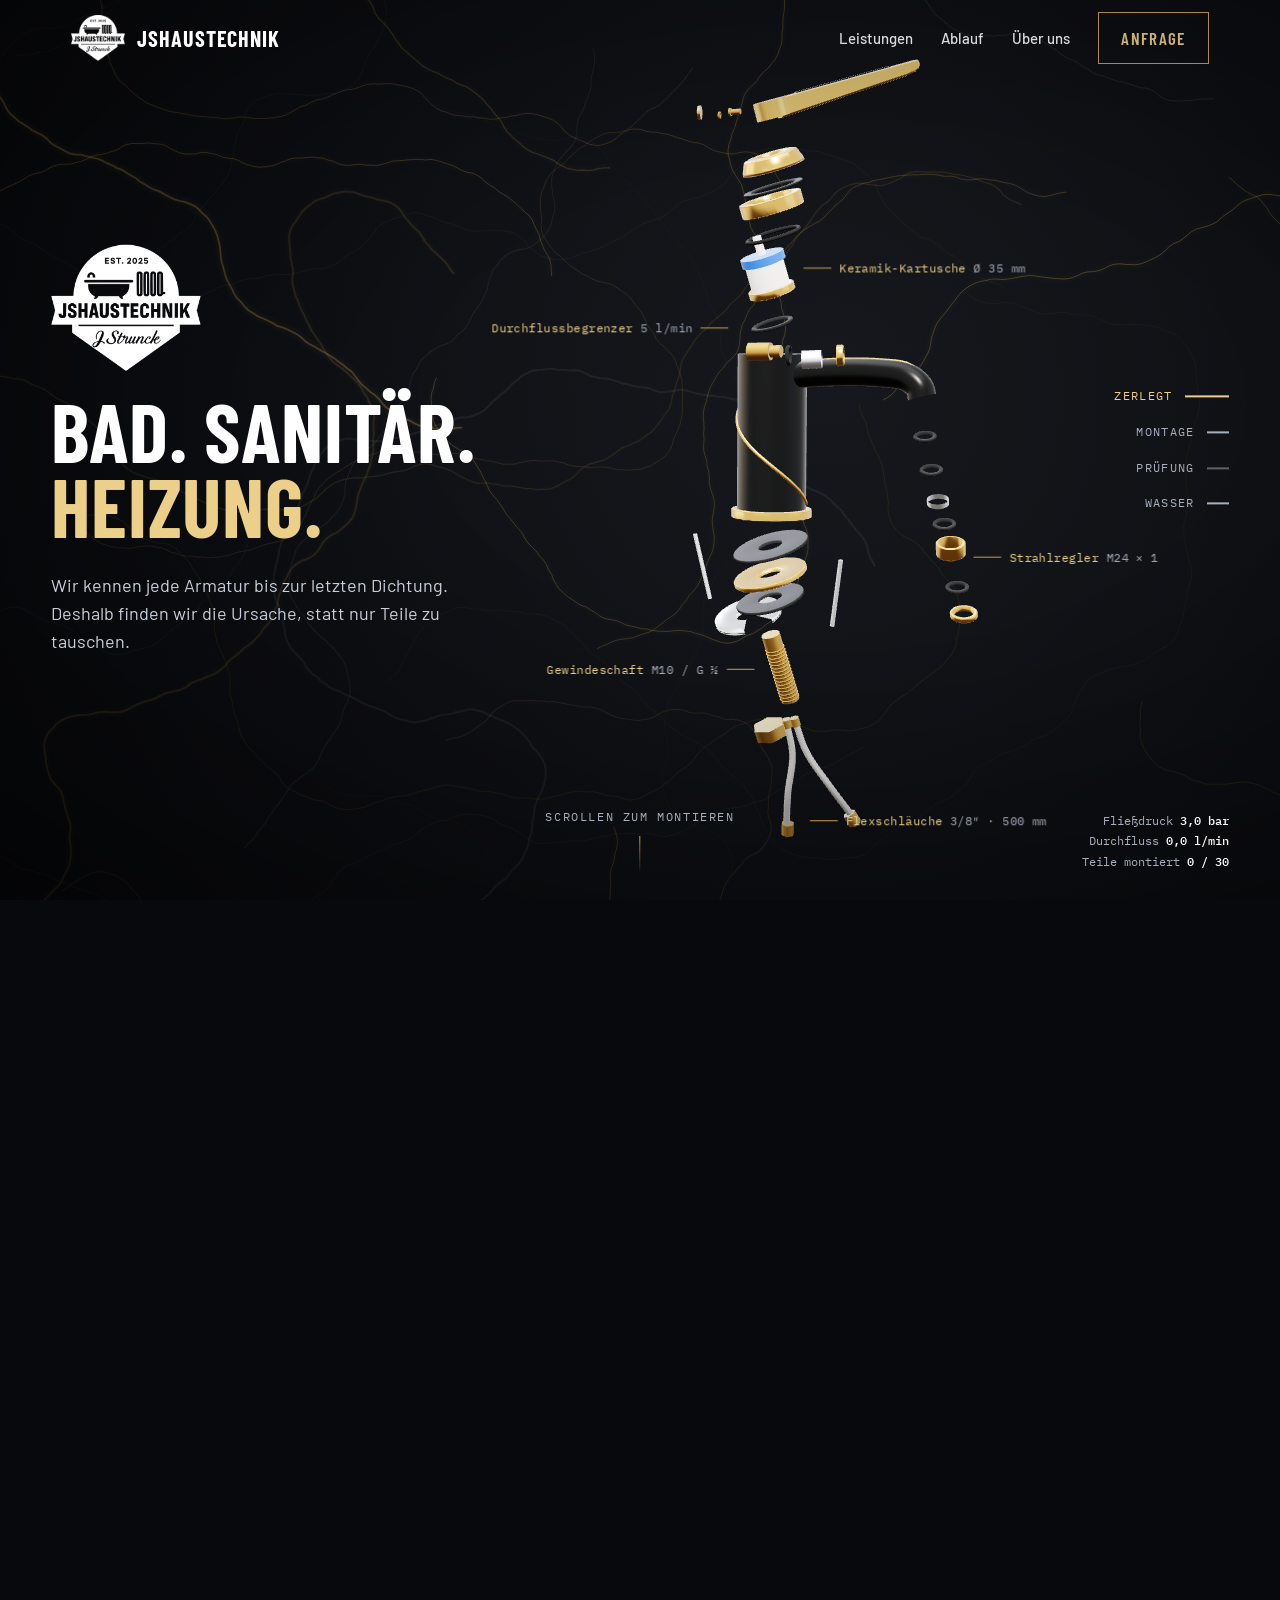
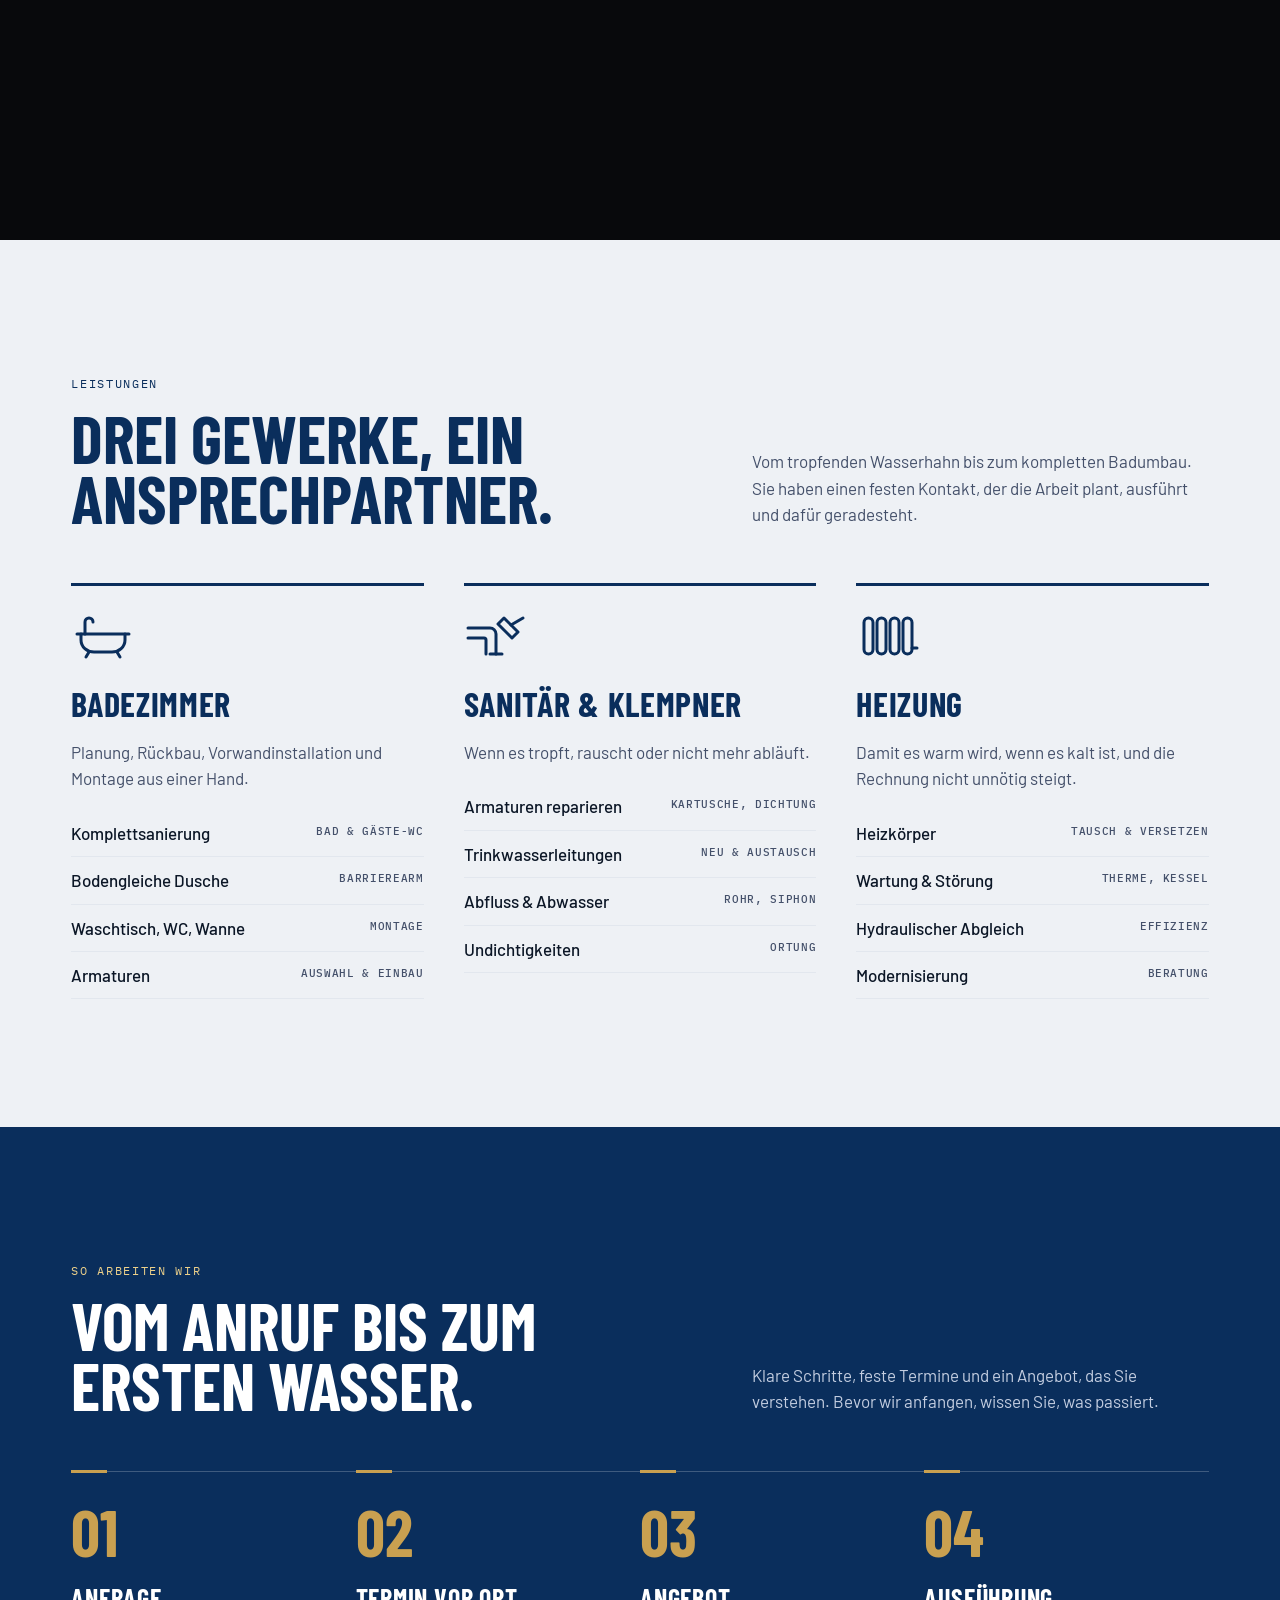
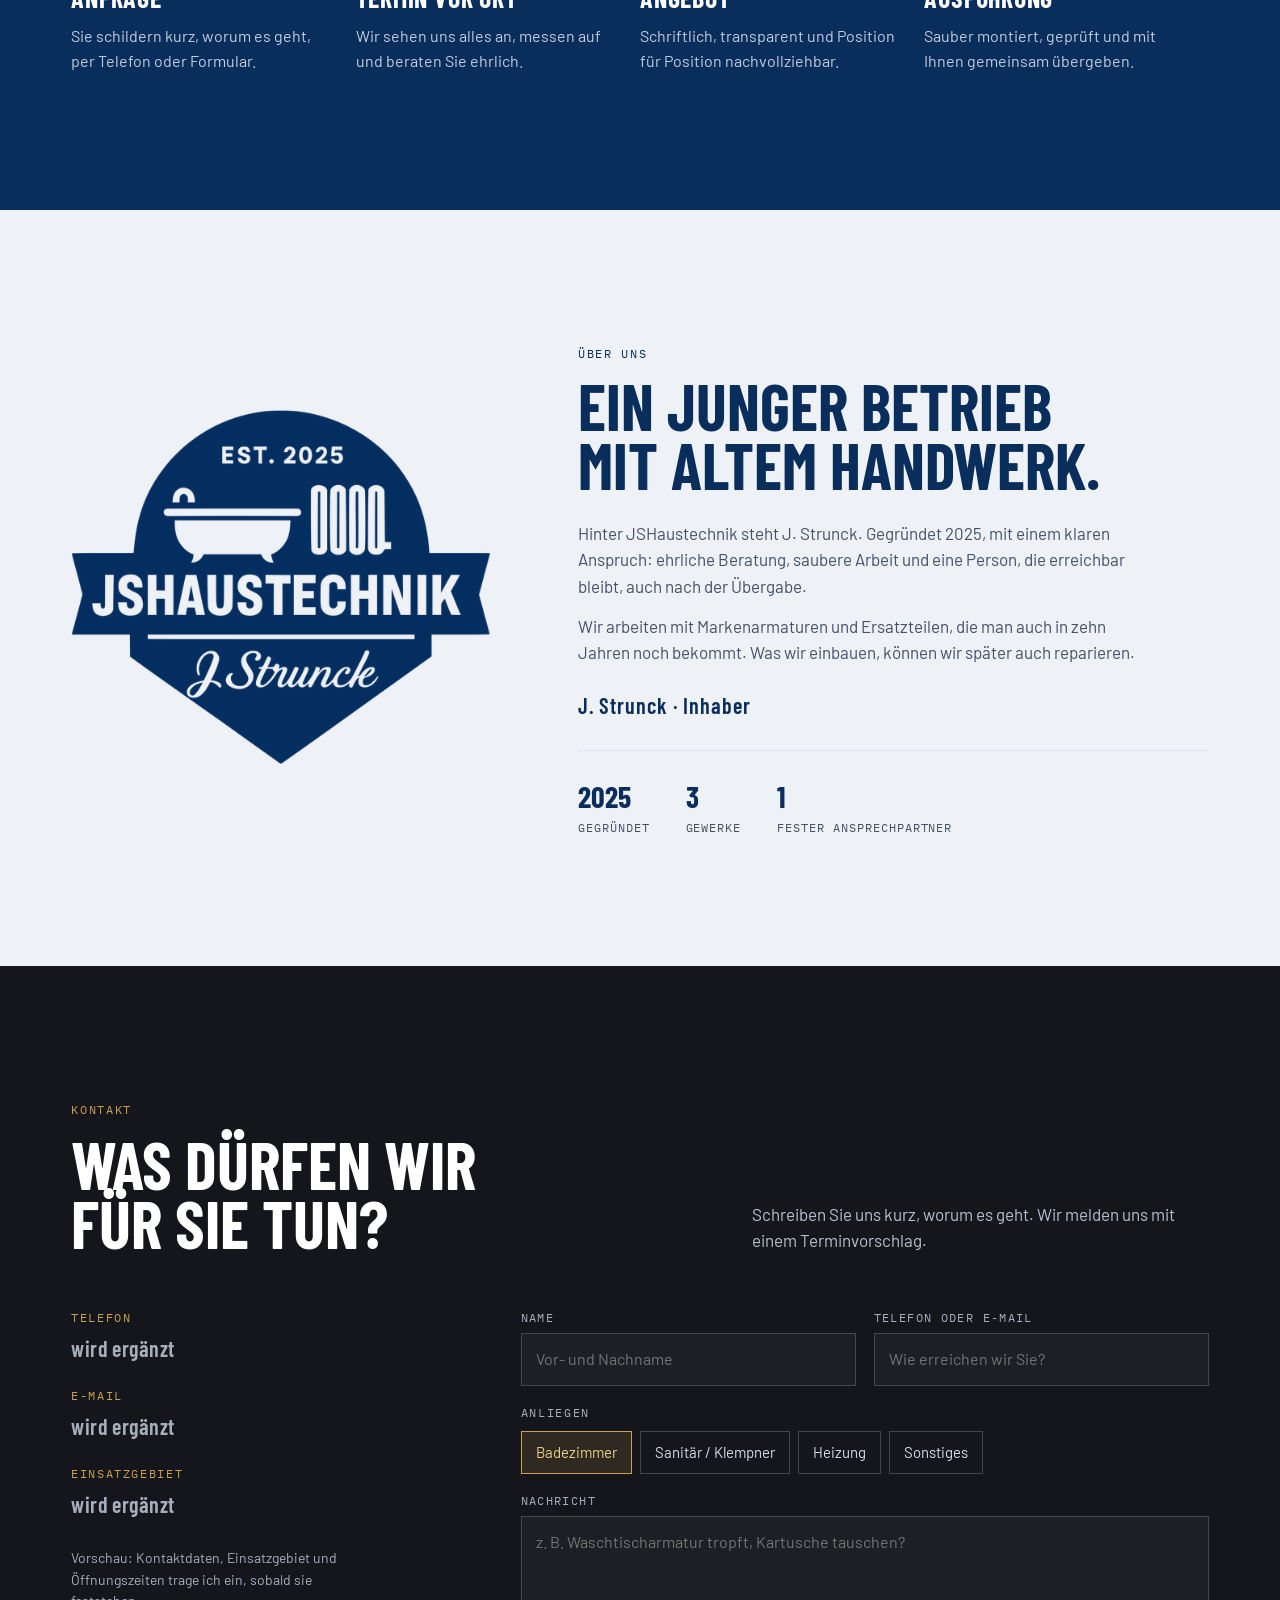
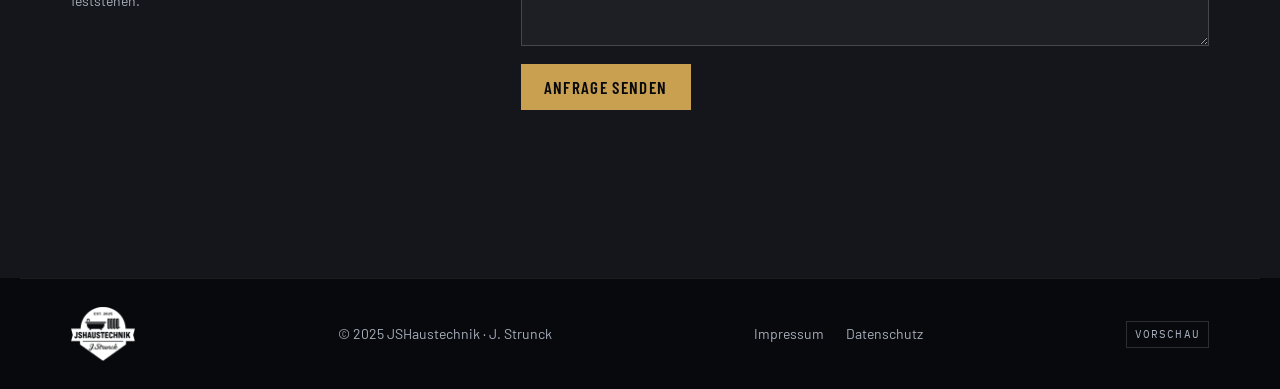
==== jshaustechnik/index.html @ 136b0687 "JSHaustechnik: Website-Vorschau mit scrollgesteuerter 3D-Armatur Neue One-Page-Site für Bad, Sanitär" ====
<!doctype html>
<html lang="de">
<head>
<meta charset="utf-8">
<meta name="viewport" content="width=device-width, initial-scale=1, viewport-fit=cover">
<link rel="icon" href="logo-badge.jpg">
<title>JSHaustechnik</title>
<meta name="description" content="JSHaustechnik – J. Strunck. Badezimmer, Sanitär und Heizung. Ihr Fachbetrieb seit 2025.">
<link rel="preconnect" href="https://fonts.googleapis.com">
<link rel="preconnect" href="https://fonts.gstatic.com" crossorigin>
<link rel="stylesheet" href="https://fonts.googleapis.com/css2?family=Barlow+Condensed:wght@500;600;700&family=Barlow:wght@400;500;600&family=IBM+Plex+Mono:wght@400;500&display=swap">
<style>
/* Layout: sticky full-screen 3D montage stage (marble, gold, navy) → light service sheet → navy process band → contact on marble */
:root{
  --marble:#08090c;
  --marble-2:#14161b;
  --navy:#0a2e5c;
  --navy-deep:#061a36;
  --gold:#c9a050;
  --gold-hi:#ecd08a;
  --paper:#eef1f5;
  --paper-2:#e2e7ee;
  --ink:#0b1626;
  --ink-soft:#44506a;
  --mist:#a7afbd;
  --white:#ffffff;
  --f-display:"Barlow Condensed","Arial Narrow",Arial,sans-serif;
  --f-body:"Barlow",system-ui,-apple-system,"Segoe UI",sans-serif;
  --f-mono:"IBM Plex Mono",ui-monospace,SFMono-Regular,Menlo,monospace;
  --gutter:clamp(16px,4vw,56px);
  color-scheme:dark;
}
*{box-sizing:border-box}
html{scroll-behavior:smooth}
body{margin:0;background:var(--marble);color:var(--white);font-family:var(--f-body);font-size:17px;line-height:1.55;-webkit-font-smoothing:antialiased}
a{color:inherit}
:focus-visible{outline:2px solid var(--gold-hi);outline-offset:3px}
.wrap{max-width:1240px;margin-inline:auto;padding-inline:var(--gutter)}
.eyebrow{font-family:var(--f-mono);font-size:12px;letter-spacing:.14em;text-transform:uppercase}

/* ---------- Nav ---------- */
.nav{position:fixed;inset:0 0 auto 0;z-index:30;padding-top:env(safe-area-inset-top,0px);transition:background .3s}
.nav.solid{background:rgba(6,10,18,.82);backdrop-filter:blur(12px);-webkit-backdrop-filter:blur(12px)}
.nav-in{display:flex;align-items:center;justify-content:space-between;gap:16px;padding-block:12px}
.brand{display:flex;align-items:center;gap:12px;text-decoration:none}
.brand img{height:46px;width:auto;display:block}
.brand b{font-family:var(--f-display);font-weight:700;font-size:22px;letter-spacing:.04em;text-transform:uppercase}
.nav-links{display:flex;align-items:center;gap:28px;font-weight:500;font-size:15px}
.nav-links a{text-decoration:none;opacity:.85}
.nav-links a:hover{opacity:1;color:var(--gold-hi)}
.btn{display:inline-flex;align-items:center;gap:10px;font-family:var(--f-display);font-weight:600;font-size:17px;letter-spacing:.08em;text-transform:uppercase;text-decoration:none;padding:12px 22px;border:1.5px solid var(--gold);color:var(--gold-hi);background:transparent;cursor:pointer;transition:background .2s,color .2s}
.btn:hover{background:var(--gold);color:var(--marble)}
.btn.fill{background:var(--gold);color:var(--marble)}
.btn.fill:hover{background:var(--gold-hi)}
@media (max-width:760px){.nav-links a:not(.btn){display:none}.brand b{display:none}.btn{padding:10px 16px;font-size:15px}}

/* ---------- Montage stage ---------- */
#montage{position:relative;height:560vh}
.stage{position:sticky;top:0;height:100vh;height:100svh;overflow:hidden;background:var(--marble)}
.stage canvas{position:absolute;inset:0;width:100%;height:100%;display:block}
#marble{opacity:.95}
.vignette{position:absolute;inset:0;pointer-events:none;background:radial-gradient(ellipse at 65% 45%,transparent 35%,rgba(0,0,0,.55) 100%)}
.labels{position:absolute;inset:0;pointer-events:none}
.plabel{position:absolute;left:0;top:0;font-family:var(--f-mono);font-size:11.5px;letter-spacing:.04em;color:var(--gold-hi);white-space:nowrap;display:flex;align-items:center;gap:8px;will-change:transform,opacity}
.plabel::before{content:"";width:28px;height:1px;background:var(--gold)}
.plabel.left{flex-direction:row-reverse}
.plabel em{font-style:normal}
.plabel span{color:var(--mist)}

.caps{position:absolute;left:var(--gutter);top:50%;transform:translateY(-46%);width:min(460px,40vw);pointer-events:none}
.cap{position:absolute;left:0;top:0;width:100%;transform:translateY(calc(-50% + 18px));opacity:0;transition:opacity .5s ease,transform .6s cubic-bezier(.2,.7,.2,1)}
.cap.on{opacity:1;transform:translateY(-50%);pointer-events:auto}
.cap .eyebrow{color:var(--gold)}
.cap h1,.cap h2{font-family:var(--f-display);font-weight:700;text-transform:uppercase;line-height:.92;letter-spacing:.01em;margin:.25em 0 .35em;text-wrap:balance}
.cap h1{font-size:clamp(46px,6.4vw,96px)}
.cap h2{font-size:clamp(40px,5vw,76px)}
.cap h1 em,.cap h2 em{font-style:normal;color:var(--gold-hi)}
.cap p{margin:0;color:#c9cfda;max-width:40ch;font-size:18px}
.cap .hero-logo{width:150px;height:auto;display:block;margin-bottom:18px}
.cap .row{display:flex;flex-wrap:wrap;gap:12px;margin-top:26px}

.rail{position:absolute;right:var(--gutter);top:50%;transform:translateY(-50%);display:flex;flex-direction:column;gap:18px;font-family:var(--f-mono);font-size:11.5px;letter-spacing:.12em;text-transform:uppercase;color:var(--mist)}
.rail li{list-style:none;display:flex;align-items:center;gap:12px;justify-content:flex-end;transition:color .3s}
.rail li i{width:22px;height:2px;background:currentColor;opacity:.5;transition:width .3s,opacity .3s}
.rail li.on{color:var(--gold-hi)}
.rail li.on i{width:44px;opacity:1}
.rail ol{margin:0;padding:0;display:flex;flex-direction:column;gap:18px}

.readout{position:absolute;right:var(--gutter);bottom:28px;font-family:var(--f-mono);font-size:12px;color:var(--mist);text-align:right;line-height:1.7;font-variant-numeric:tabular-nums}
.readout b{color:var(--white);font-weight:500}
.hint{position:absolute;left:50%;bottom:26px;transform:translateX(-50%);font-family:var(--f-mono);font-size:11.5px;letter-spacing:.14em;text-transform:uppercase;color:var(--mist);display:flex;flex-direction:column;align-items:center;gap:10px;transition:opacity .4s}
.hint::after{content:"";width:1px;height:38px;background:linear-gradient(var(--gold),transparent);animation:drip 1.8s ease-in-out infinite}
@keyframes drip{0%{transform:scaleY(0);transform-origin:top}50%{transform:scaleY(1);transform-origin:top}51%{transform-origin:bottom}100%{transform:scaleY(0);transform-origin:bottom}}
.nogl{position:absolute;right:var(--gutter);bottom:90px;max-width:300px;font-size:14px;color:var(--mist)}

@media (max-width:860px){
  .caps{top:auto;bottom:0;left:0;right:0;width:auto;transform:none;height:44%;padding-inline:var(--gutter);background:linear-gradient(transparent,rgba(5,7,10,.88) 28%)}
  .cap{left:var(--gutter);right:var(--gutter);width:auto;top:auto;bottom:24px;transform:translateY(16px)}
  .cap.on{transform:none}
  .cap h1{font-size:clamp(40px,11vw,60px)}
  .cap h2{font-size:clamp(36px,10vw,54px)}
  .cap p{font-size:16px}
  .cap .hero-logo{width:96px;margin-bottom:10px}
  .cap .row{margin-top:16px}
  .rail{top:96px;transform:none}
  .rail li span{display:none}
  .readout{display:none}
  .hint{display:none}
}

/* ---------- Leistungen ---------- */
.sheet{background:var(--paper);color:var(--ink)}
.sheet .eyebrow{color:var(--navy)}
section.block{padding-block:clamp(72px,10vw,130px)}
.head{display:grid;grid-template-columns:minmax(0,1.35fr) minmax(0,1fr);gap:24px 64px;align-items:end;margin-bottom:56px}
.head h2{font-family:var(--f-display);font-weight:700;text-transform:uppercase;font-size:clamp(40px,5.2vw,78px);line-height:.9;margin:.2em 0 0;color:var(--navy);text-wrap:balance;hyphens:auto}
.head p{margin:0;color:var(--ink-soft);max-width:46ch}
@media (max-width:760px){.head{grid-template-columns:1fr}}
.services{display:grid;grid-template-columns:repeat(auto-fit,minmax(270px,1fr));gap:40px}
.svc{border-top:3px solid var(--navy);padding-top:26px;min-width:0}
.svc svg{width:64px;height:48px;color:var(--navy);display:block}
.svc h3{font-family:var(--f-display);font-weight:700;font-size:34px;text-transform:uppercase;letter-spacing:.02em;margin:18px 0 8px;color:var(--navy)}
.svc p{margin:0 0 18px;color:var(--ink-soft)}
.svc ul{margin:0;padding:0;list-style:none;display:grid;gap:0}
.svc li{padding-block:10px;border-bottom:1px solid var(--paper-2);display:flex;justify-content:space-between;gap:12px;font-weight:500}
.svc li small{font-family:var(--f-mono);font-size:11px;color:var(--ink-soft);letter-spacing:.06em;text-transform:uppercase;padding-top:3px;white-space:nowrap}

/* ---------- Ablauf ---------- */
.band{background:var(--navy);color:var(--white)}
.band .eyebrow{color:var(--gold-hi)}
.band .head h2{color:var(--white)}
.band .head p{color:#c3cde0}
.steps{display:grid;grid-template-columns:repeat(4,minmax(0,1fr));gap:0;counter-reset:s;margin:0;padding:0;list-style:none}
.steps li{padding:28px 28px 8px 0;border-top:1px solid rgba(255,255,255,.22);position:relative;min-width:0}
.steps li::before{counter-increment:s;content:counter(s,decimal-leading-zero);font-family:var(--f-display);font-weight:700;font-size:64px;line-height:1;color:var(--gold);display:block;margin-bottom:14px}
.steps li::after{content:"";position:absolute;left:0;top:-2px;width:36px;height:3px;background:var(--gold)}
.steps h3{font-family:var(--f-display);font-size:26px;text-transform:uppercase;letter-spacing:.03em;margin:0 0 6px}
.steps p{margin:0;color:#c3cde0;font-size:16px}
@media (max-width:900px){.steps{grid-template-columns:repeat(2,minmax(0,1fr));row-gap:32px}}
@media (max-width:520px){.steps{grid-template-columns:1fr}}

/* ---------- Über ---------- */
.about{display:grid;grid-template-columns:minmax(0,5fr) minmax(0,7fr);gap:56px;align-items:center}
.about img{width:100%;max-width:420px;height:auto;display:block}
.about h2{font-family:var(--f-display);font-weight:700;text-transform:uppercase;font-size:clamp(40px,5vw,72px);line-height:.92;color:var(--navy);margin:.2em 0 .4em;text-wrap:balance}
.about p{color:var(--ink-soft);max-width:56ch;margin:0 0 14px}
.sig{font-family:var(--f-display);font-size:22px;color:var(--navy);font-weight:600;letter-spacing:.04em;margin-top:22px}
.facts{display:flex;flex-wrap:wrap;gap:12px 36px;margin-top:28px;padding-top:22px;border-top:1px solid var(--paper-2)}
.facts div{font-family:var(--f-mono);font-size:12px;letter-spacing:.08em;text-transform:uppercase;color:var(--ink-soft)}
.facts b{display:block;font-family:var(--f-display);font-size:30px;color:var(--navy);letter-spacing:0;font-weight:700}
@media (max-width:760px){.about{grid-template-columns:1fr;gap:28px}.about img{max-width:260px}}

/* ---------- Kontakt ---------- */
.contact{position:relative;background:var(--marble-2);overflow:hidden}
.contact .head h2{color:var(--white)}
.contact .head p{color:#b9c0cc}
.contact .eyebrow{color:var(--gold)}
.cgrid{display:grid;grid-template-columns:minmax(0,4fr) minmax(0,7fr);gap:56px}
.cinfo dl{margin:0;display:grid;gap:22px}
.cinfo dt{font-family:var(--f-mono);font-size:11.5px;letter-spacing:.14em;text-transform:uppercase;color:var(--gold)}
.cinfo dd{margin:4px 0 0;font-family:var(--f-display);font-size:28px;font-weight:600;letter-spacing:.02em}
.cinfo dd.tbd{color:var(--mist);font-size:22px}
.cinfo .note{margin-top:26px;font-size:14px;color:var(--mist);max-width:36ch}
form{display:grid;grid-template-columns:1fr 1fr;gap:18px}
form .full{grid-column:1/-1}
label{display:grid;gap:6px;font-family:var(--f-mono);font-size:11.5px;letter-spacing:.12em;text-transform:uppercase;color:var(--mist)}
input,select,textarea{font:inherit;font-family:var(--f-body);font-size:16px;letter-spacing:0;text-transform:none;color:var(--white);background:rgba(255,255,255,.04);border:1px solid rgba(255,255,255,.18);padding:13px 14px;border-radius:0;width:100%;min-width:0}
input:focus,select:focus,textarea:focus{outline:none;border-color:var(--gold)}
select option{background:var(--marble-2)}
textarea{min-height:130px;resize:vertical}
.chips{display:flex;flex-wrap:wrap;gap:8px}
.chips input{position:absolute;opacity:0;width:1px;height:1px}
.chips span{display:inline-block;padding:9px 14px;border:1px solid rgba(255,255,255,.2);font-family:var(--f-body);font-size:15px;letter-spacing:0;text-transform:none;color:#d7dce5;cursor:pointer}
.chips input:checked+span{border-color:var(--gold);background:rgba(201,160,80,.14);color:var(--gold-hi)}
.chips input:focus-visible+span{outline:2px solid var(--gold-hi);outline-offset:2px}
.status{grid-column:1/-1;font-size:15px;color:var(--gold-hi);min-height:1.5em;margin:0}
@media (max-width:860px){.cgrid{grid-template-columns:1fr}}
@media (max-width:520px){form{grid-template-columns:1fr}}

footer{background:var(--marble);color:var(--mist);font-size:14px}
.foot{display:flex;flex-wrap:wrap;justify-content:space-between;align-items:center;gap:18px;padding-block:28px;border-top:1px solid rgba(255,255,255,.08)}
.foot img{height:54px;width:auto;display:block}
.foot nav{display:flex;gap:22px}
.foot a{text-decoration:none}
.foot a:hover{color:var(--gold-hi)}
.preview-tag{font-family:var(--f-mono);font-size:11px;letter-spacing:.1em;text-transform:uppercase;border:1px solid rgba(255,255,255,.15);padding:4px 8px}

@media (prefers-reduced-motion:reduce){html{scroll-behavior:auto}.cap,.hint::after{transition:none;animation:none}}
</style>
</head>
<body>


<header class="nav" id="nav">
  <div class="wrap nav-in">
    <a class="brand" href="#top" aria-label="JSHaustechnik Startseite"><img src="logo-white.png" alt=""><b>JSHaustechnik</b></a>
    <nav class="nav-links" aria-label="Hauptnavigation">
      <a href="#leistungen">Leistungen</a>
      <a href="#ablauf">Ablauf</a>
      <a href="#ueber">Über uns</a>
      <a class="btn" href="#kontakt">Anfrage</a>
    </nav>
  </div>
</header>

<main id="top" lang="de">
  <section id="montage" aria-label="Armatur – Montage-Animation">
    <div class="stage" id="stage">
      <canvas id="marble" aria-hidden="true"></canvas>
      <canvas id="gl" aria-hidden="true"></canvas>
      <div class="vignette"></div>
      <div class="labels" id="labels" aria-hidden="true"></div>

      <div class="caps">
        <div class="cap on" data-step="0">
          <img class="hero-logo" src="logo-white.png" alt="JSHaustechnik – J. Strunck, Est. 2025">
          <h1>Bad. Sanitär. <em>Heizung.</em></h1>
          <p>Wir kennen jede Armatur bis zur letzten Dichtung. Deshalb finden wir die Ursache, statt nur Teile zu tauschen.</p>
        </div>
        <div class="cap" data-step="1">
          <span class="eyebrow">Schritt 2 · Montage</span>
          <h2>Teil für Teil <em>an seinen Platz.</em></h2>
          <p>Kartusche, Dichtungen, Strahlregler, Befestigung: fachgerecht in der richtigen Reihenfolge verbaut, mit dem passenden Drehmoment.</p>
        </div>
        <div class="cap" data-step="2">
          <span class="eyebrow">Schritt 3 · Prüfung</span>
          <h2>Dicht. Geprüft. <em>Sauber übergeben.</em></h2>
          <p>Anschlüsse kontrolliert, Druck getestet, Baustelle aufgeräumt. Sie bekommen ein fertiges Bad, keine Baustelle.</p>
        </div>
        <div class="cap" data-step="3">
          <span class="eyebrow">Schritt 4 · Inbetriebnahme</span>
          <h2>Wasser <em>marsch.</em></h2>
          <p>Ob tropfender Hahn, neues Badezimmer oder Heizung, die nicht warm wird: Wir kommen vorbei und machen es richtig.</p>
          <div class="row"><a class="btn fill" href="#kontakt">Termin anfragen</a><a class="btn" href="#leistungen">Leistungen</a></div>
        </div>
      </div>

      <div class="rail" aria-hidden="true">
        <ol>
          <li data-step="0" class="on"><span>Zerlegt</span><i></i></li>
          <li data-step="1"><span>Montage</span><i></i></li>
          <li data-step="2"><span>Prüfung</span><i></i></li>
          <li data-step="3"><span>Wasser</span><i></i></li>
        </ol>
      </div>

      <div class="readout" aria-hidden="true">
        Fließdruck <b id="ro-bar">3,0 bar</b><br>
        Durchfluss <b id="ro-flow">0,0 l/min</b><br>
        Teile montiert <b id="ro-parts">0 / 0</b>
      </div>
      <div class="hint" id="hint">Scrollen zum Montieren</div>
      <p class="nogl" id="nogl" hidden>Die 3D-Ansicht braucht WebGL. In diesem Browser ist es nicht verfügbar.</p>
    </div>
  </section>

  <section class="sheet block" id="leistungen">
    <div class="wrap">
      <div class="head">
        <div>
          <span class="eyebrow">Leistungen</span>
          <h2>Drei Gewerke, ein Ansprechpartner.</h2>
        </div>
        <p>Vom tropfenden Wasserhahn bis zum kompletten Badumbau. Sie haben einen festen Kontakt, der die Arbeit plant, ausführt und dafür geradesteht.</p>
      </div>
      <div class="services">
        <article class="svc">
          <svg viewBox="0 0 64 48" fill="none" stroke="currentColor" stroke-width="3" stroke-linecap="round" stroke-linejoin="round" aria-hidden="true"><path d="M6 22h52"/><path d="M10 22v6c0 7 6 12 13 12h18c7 0 13-5 13-12v-6"/><path d="M18 40l-3 5M46 40l3 5"/><path d="M14 22v-12a4 4 0 0 1 8 0"/></svg>
          <h3>Badezimmer</h3>
          <p>Planung, Rückbau, Vorwandinstallation und Montage aus einer Hand.</p>
          <ul>
            <li>Komplettsanierung <small>Bad &amp; Gäste-WC</small></li>
            <li>Bodengleiche Dusche <small>barrierearm</small></li>
            <li>Waschtisch, WC, Wanne <small>Montage</small></li>
            <li>Armaturen <small>Auswahl &amp; Einbau</small></li>
          </ul>
        </article>
        <article class="svc">
          <svg viewBox="0 0 64 48" fill="none" stroke="currentColor" stroke-width="3" stroke-linecap="round" stroke-linejoin="round" aria-hidden="true"><path d="M4 16h22a6 6 0 0 1 6 6v20"/><path d="M4 26h16a2 2 0 0 1 2 2v14"/><path d="M26 42h12"/><path d="M40 6l14 14-6 6-14-14z"/><path d="M47 13l12-7"/></svg>
          <h3>Sanitär &amp; Klempner</h3>
          <p>Wenn es tropft, rauscht oder nicht mehr abläuft.</p>
          <ul>
            <li>Armaturen reparieren <small>Kartusche, Dichtung</small></li>
            <li>Trinkwasserleitungen <small>Neu &amp; Austausch</small></li>
            <li>Abfluss &amp; Abwasser <small>Rohr, Siphon</small></li>
            <li>Undichtigkeiten <small>Ortung</small></li>
          </ul>
        </article>
        <article class="svc">
          <svg viewBox="0 0 64 48" fill="none" stroke="currentColor" stroke-width="3" stroke-linecap="round" stroke-linejoin="round" aria-hidden="true"><rect x="8" y="6" width="9" height="36" rx="4.5"/><rect x="21" y="6" width="9" height="36" rx="4.5"/><rect x="34" y="6" width="9" height="36" rx="4.5"/><rect x="47" y="6" width="9" height="36" rx="4.5"/><path d="M56 36h5"/></svg>
          <h3>Heizung</h3>
          <p>Damit es warm wird, wenn es kalt ist, und die Rechnung nicht unnötig steigt.</p>
          <ul>
            <li>Heizkörper <small>Tausch &amp; Versetzen</small></li>
            <li>Wartung &amp; Störung <small>Therme, Kessel</small></li>
            <li>Hydraulischer Abgleich <small>Effizienz</small></li>
            <li>Modernisierung <small>Beratung</small></li>
          </ul>
        </article>
      </div>
    </div>
  </section>

  <section class="band block" id="ablauf">
    <div class="wrap">
      <div class="head">
        <div>
          <span class="eyebrow">So arbeiten wir</span>
          <h2>Vom Anruf bis zum ersten Wasser.</h2>
        </div>
        <p>Klare Schritte, feste Termine und ein Angebot, das Sie verstehen. Bevor wir anfangen, wissen Sie, was passiert.</p>
      </div>
      <ol class="steps">
        <li><h3>Anfrage</h3><p>Sie schildern kurz, worum es geht, per Telefon oder Formular.</p></li>
        <li><h3>Termin vor Ort</h3><p>Wir sehen uns alles an, messen auf und beraten Sie ehrlich.</p></li>
        <li><h3>Angebot</h3><p>Schriftlich, transparent und Position für Position nachvollziehbar.</p></li>
        <li><h3>Ausführung</h3><p>Sauber montiert, geprüft und mit Ihnen gemeinsam übergeben.</p></li>
      </ol>
    </div>
  </section>

  <section class="sheet block" id="ueber">
    <div class="wrap about">
      <img src="logo-navy.png" alt="Logo JSHaustechnik – J. Strunck, Est. 2025" loading="lazy">
      <div>
        <span class="eyebrow">Über uns</span>
        <h2>Ein junger Betrieb mit altem Handwerk.</h2>
        <p>Hinter JSHaustechnik steht J. Strunck. Gegründet 2025, mit einem klaren Anspruch: ehrliche Beratung, saubere Arbeit und eine Person, die erreichbar bleibt, auch nach der Übergabe.</p>
        <p>Wir arbeiten mit Markenarmaturen und Ersatzteilen, die man auch in zehn Jahren noch bekommt. Was wir einbauen, können wir später auch reparieren.</p>
        <div class="sig">J. Strunck · Inhaber</div>
        <div class="facts">
          <div><b>2025</b>gegründet</div>
          <div><b>3</b>Gewerke</div>
          <div><b>1</b>fester Ansprechpartner</div>
        </div>
      </div>
    </div>
  </section>

  <section class="contact block" id="kontakt">
    <div class="wrap">
      <div class="head">
        <div>
          <span class="eyebrow">Kontakt</span>
          <h2>Was dürfen wir für Sie tun?</h2>
        </div>
        <p>Schreiben Sie uns kurz, worum es geht. Wir melden uns mit einem Terminvorschlag.</p>
      </div>
      <div class="cgrid">
        <div class="cinfo">
          <dl>
            <div><dt>Telefon</dt><dd class="tbd">wird ergänzt</dd></div>
            <div><dt>E-Mail</dt><dd class="tbd">wird ergänzt</dd></div>
            <div><dt>Einsatzgebiet</dt><dd class="tbd">wird ergänzt</dd></div>
          </dl>
          <p class="note">Vorschau: Kontaktdaten, Einsatzgebiet und Öffnungszeiten trage ich ein, sobald sie feststehen.</p>
        </div>
        <form id="form" novalidate>
          <label for="f-name">Name<input id="f-name" name="name" autocomplete="name" placeholder="Vor- und Nachname"></label>
          <label for="f-contact">Telefon oder E-Mail<input id="f-contact" name="contact" autocomplete="email" placeholder="Wie erreichen wir Sie?"></label>
          <div class="full" role="group" aria-label="Anliegen">
            <span class="eyebrow" style="display:block;margin-bottom:8px;color:var(--mist)">Anliegen</span>
            <div class="chips">
              <label><input type="radio" name="topic" id="t-bad" value="Badezimmer" checked><span>Badezimmer</span></label>
              <label><input type="radio" name="topic" id="t-san" value="Sanitär"><span>Sanitär / Klempner</span></label>
              <label><input type="radio" name="topic" id="t-hz" value="Heizung"><span>Heizung</span></label>
              <label><input type="radio" name="topic" id="t-other" value="Sonstiges"><span>Sonstiges</span></label>
            </div>
          </div>
          <label class="full" for="f-msg">Nachricht<textarea id="f-msg" name="msg" placeholder="z. B. Waschtischarmatur tropft, Kartusche tauschen?"></textarea></label>
          <div class="full"><button class="btn fill" type="submit">Anfrage senden</button></div>
          <p class="status" id="status" role="status"></p>
        </form>
      </div>
    </div>
  </section>
</main>

<footer>
  <div class="wrap foot">
    <img src="logo-white.png" alt="JSHaustechnik">
    <span>© 2025 JSHaustechnik · J. Strunck</span>
    <nav aria-label="Rechtliches"><a href="#kontakt">Impressum</a><a href="#kontakt">Datenschutz</a></nav>
    <span class="preview-tag">Vorschau</span>
  </div>
</footer>

<script src="three.min.js"></script>
<script>
(function(){
"use strict";
var reduce = window.matchMedia && matchMedia('(prefers-reduced-motion: reduce)').matches;
var nav = document.getElementById('nav');
var section = document.getElementById('montage');
var stage = document.getElementById('stage');
var glCanvas = document.getElementById('gl');
var marbleCanvas = document.getElementById('marble');
var labelsEl = document.getElementById('labels');
var caps = [].slice.call(document.querySelectorAll('.cap'));
var rails = [].slice.call(document.querySelectorAll('.rail li'));
var hint = document.getElementById('hint');
var roFlow = document.getElementById('ro-flow');
var roBar = document.getElementById('ro-bar');
var roParts = document.getElementById('ro-parts');

/* ---------- Form (preview only) ---------- */
document.getElementById('form').addEventListener('submit', function(e){
  e.preventDefault();
  var n = document.getElementById('f-name').value.trim();
  var c = document.getElementById('f-contact').value.trim();
  var s = document.getElementById('status');
  if(!n || !c){ s.textContent = 'Bitte Name und Telefon oder E-Mail angeben, damit wir Sie erreichen.'; return; }
  s.textContent = 'Danke, ' + n + '. In dieser Vorschau wird noch nichts verschickt. Nach dem Livegang landet die Anfrage direkt im Postfach.';
});

/* ---------- Helpers ---------- */
function clamp(v,a,b){ return v<a?a:(v>b?b:v); }
function lerp(a,b,t){ return a+(b-a)*t; }
function ease(t){ return t<.5 ? 4*t*t*t : 1-Math.pow(-2*t+2,3)/2; }
function smooth(a,b,v){ var t=clamp((v-a)/(b-a),0,1); return t*t*(3-2*t); }
function rng(seed){ return function(){ seed = (seed + 0x6D2B79F5)|0; var t = Math.imul(seed ^ (seed>>>15), 1|seed); t = (t + Math.imul(t ^ (t>>>7), 61|t)) ^ t; return ((t ^ (t>>>14))>>>0)/4294967296; }; }

function paintMarble(cv, w, h, seed, base, light){
  var c = cv.getContext('2d'); cv.width = w; cv.height = h;
  var g = c.createRadialGradient(w*.65,h*.42,0,w*.6,h*.5,Math.max(w,h)*.85);
  g.addColorStop(0, light); g.addColorStop(1, base);
  c.fillStyle = g; c.fillRect(0,0,w,h);
  var r = rng(seed), s = Math.max(w,h)/1400;
  for(var i=0;i<26;i++){
    var x=r()*w, y=r()*h, a=r()*Math.PI*2, gold=r()<.62, len=140+r()*260;
    c.lineWidth = (.35 + r()*r()*2.8)*s;
    c.strokeStyle = gold ? 'rgba(201,160,80,'+(.10+r()*.32).toFixed(2)+')' : 'rgba(214,218,228,'+(.03+r()*.07).toFixed(2)+')';
    c.shadowColor = gold ? 'rgba(236,208,138,.55)' : 'rgba(0,0,0,0)';
    c.shadowBlur = gold ? 7*s : 0;
    c.beginPath(); c.moveTo(x,y);
    for(var k=0;k<len;k++){ a += (r()-.5)*.55; x += Math.cos(a)*6*s; y += Math.sin(a)*6*s; c.lineTo(x,y); }
    c.stroke();
  }
}

/* ---------- Nav state ---------- */
function navState(){ nav.classList.toggle('solid', window.scrollY > section.offsetHeight - window.innerHeight*1.05); }

/* ---------- Scroll progress ---------- */
var pTarget = 0, pNow = 0;
function readScroll(){
  var r = section.getBoundingClientRect();
  var span = r.height - window.innerHeight;
  pTarget = span > 0 ? clamp(-r.top/span,0,1) : 0;
  navState();
}
window.addEventListener('scroll', readScroll, {passive:true});

function stepFor(p){ return p < .2 ? 0 : p < .58 ? 1 : p < .72 ? 2 : 3; }
var curStep = 0;
function setStep(s){
  if(s===curStep) return; curStep = s;
  caps.forEach(function(el){ el.classList.toggle('on', +el.dataset.step===s); });
  rails.forEach(function(el){ el.classList.toggle('on', +el.dataset.step===s); });
}

/* ---------- WebGL ---------- */
var renderer;
try {
  if(!window.THREE) throw new Error('three missing');
  renderer = new THREE.WebGLRenderer({canvas:glCanvas, antialias:true, alpha:true});
} catch(err){
  document.getElementById('nogl').hidden = false;
  paintMarble(marbleCanvas, 1200, 800, 7, '#08090c', '#16181d');
  readScroll();
  window.addEventListener('scroll', function(){ setStep(stepFor(pTarget)); }, {passive:true});
  return;
}

var T = THREE, V3 = T.Vector3, V2 = T.Vector2;
renderer.setPixelRatio(Math.min(window.devicePixelRatio||1, 2));
renderer.outputEncoding = T.sRGBEncoding;
renderer.toneMapping = T.ACESFilmicToneMapping;
renderer.toneMappingExposure = 1.05;
renderer.setClearColor(0x000000, 0);

var scene = new T.Scene();
var camera = new T.PerspectiveCamera(32, 1, .1, 120);

/* Studio environment for reflections: softboxes around the subject */
(function(){
  var pm = new T.PMREMGenerator(renderer);
  var env = new T.Scene();
  env.background = new T.Color(0x030303);
  function box(w,h,d,col,k,x,y,z){
    var m = new T.Mesh(new T.BoxGeometry(w,h,d), new T.MeshBasicMaterial({color:new T.Color(col).multiplyScalar(k)}));
    m.position.set(x,y,z); env.add(m);
  }
  box(12,.5,6,0xffffff,3.2, 0,9,1);
  box(.5,7,7,0xffdba0,2.4, -9,2,3);
  box(.5,6,6,0xd2e2ff,1.6, 9,3,-2);
  box(8,3,.5,0xffffff,1.3, 1,1.5,10);
  box(30,.3,30,0x1a140c,1, 0,-7,0);
  box(4,10,.5,0xffe7bf,.9, -2,2,-10);
  scene.environment = pm.fromScene(env,.04).texture;
  pm.dispose();
})();

scene.add(new T.HemisphereLight(0xdfe8ff, 0x1a1208, .55));
var key = new T.DirectionalLight(0xfff0d8, 1.7); key.position.set(4,9,7); scene.add(key);
var rim = new T.DirectionalLight(0xbcd2ff, .9); rim.position.set(-7,4,-5); scene.add(rim);

function col(h){ return new T.Color(h).convertSRGBToLinear(); }
function std(o){ var m = new T.MeshStandardMaterial(o); m.color = col(o.color); return m; }
var M = {
  black: std({color:0x0d0e10, metalness:.55, roughness:.28}),
  gold: std({color:0xe2b45c, metalness:1, roughness:.16}),
  brass: std({color:0xc49a4a, metalness:1, roughness:.34}),
  rubber: std({color:0x18191b, metalness:0, roughness:.75}),
  chrome: std({color:0xdcdfe4, metalness:1, roughness:.14}),
  white: std({color:0xf2f2ee, metalness:0, roughness:.42}),
  blue: std({color:0x1d6ee0, metalness:0, roughness:.32}),
  ceramic: std({color:0xf6f6f3, metalness:0, roughness:.12}),
  navy: std({color:0x0a2e5c, metalness:.1, roughness:.38})
};

/* Wire-mesh texture for strainers, braid texture for hoses */
function canvasTex(size, draw, rep){
  var c = document.createElement('canvas'); c.width = c.height = size;
  draw(c.getContext('2d'), size);
  var t = new T.CanvasTexture(c); t.wrapS = t.wrapT = T.RepeatWrapping;
  if(rep) t.repeat.set(rep[0], rep[1]);
  return t;
}
var gridTex = canvasTex(64, function(c,s){ c.fillStyle='#000'; c.fillRect(0,0,s,s); c.fillStyle='#fff'; for(var i=0;i<s;i+=8){ c.fillRect(i,0,3,s); c.fillRect(0,i,s,3); } }, [6,3]);
M.mesh = new T.MeshStandardMaterial({color:col(0xd6d9de), metalness:1, roughness:.3, alphaMap:gridTex, alphaTest:.5, side:T.DoubleSide});
var braidTex = canvasTex(64, function(c,s){ c.fillStyle='#777'; c.fillRect(0,0,s,s); c.strokeStyle='#e8e8e8'; c.lineWidth=3; for(var i=-s;i<2*s;i+=8){ c.beginPath(); c.moveTo(i,0); c.lineTo(i+s,s); c.stroke(); c.beginPath(); c.moveTo(i+s,0); c.lineTo(i,s); c.stroke(); } }, [2,40]);
M.braid = new T.MeshStandardMaterial({color:col(0xffffff), map:braidTex, bumpMap:braidTex, bumpScale:.015, metalness:.9, roughness:.4});
braidTex.encoding = T.sRGBEncoding;

function ring(ro, ri, h, mat){
  var b = Math.min(.012, h*.25);
  var pts = [new V2(ri,0), new V2(ro-b,0), new V2(ro,b), new V2(ro,h-b), new V2(ro-b,h), new V2(ri,h), new V2(ri,0)];
  var m = new T.Mesh(new T.LatheGeometry(pts, 72), mat);
  return m;
}
function torus(r, tube, mat){ var m = new T.Mesh(new T.TorusGeometry(r, tube, 16, 72), mat); m.rotation.x = Math.PI/2; var g = new T.Group(); g.add(m); return g; }
function cyl(rt, rb, h, mat, seg, y){ var m = new T.Mesh(new T.CylinderGeometry(rt, rb, h, seg||48), mat); m.position.y = (y||0) + h/2; return m; }
function group(){ var g = new T.Group(); for(var i=0;i<arguments.length;i++) g.add(arguments[i]); return g; }

var root = new T.Group(); scene.add(root);
var parts = [];
var ASSEMBLY_START = .06, ASSEMBLY_END = .55, DUR = .11;
function part(obj, home, ex, o){
  o = o||{};
  var hr = o.rot || [0,0,0], er = o.exRot || [hr[0]+.25, hr[1]+.5, hr[2]+.15];
  var p = {obj:obj, home:new V3().fromArray(home), ex:new V3().fromArray(ex), hr:hr, er:er, order:o.order||0, hide:!!o.hide, fixed:!!o.fixed};
  obj.position.copy(p.ex);
  parts.push(p); root.add(obj); return p;
}

/* --- Body: cylinder, gold spiral, flange, spout --- */
var bodyG = new T.Group();
bodyG.add(cyl(.55,.55,2.6,M.black,72));
var helix = [];
for(var i=0;i<=90;i++){ var t=i/90, a=-.4 + t*Math.PI*1.55; helix.push(new V3(Math.cos(a)*.553, .22 + t*2.2, Math.sin(a)*.553)); }
bodyG.add(new T.Mesh(new T.TubeGeometry(new T.CatmullRomCurve3(helix), 160, .028, 10), M.gold));
bodyG.add(ring(.64,.5,.14,M.gold));
var spoutCurve = new T.CatmullRomCurve3([new V3(.2,2.25,0), new V3(1.0,2.32,0), new V3(1.9,2.33,0), new V3(2.36,2.27,0), new V3(2.56,2.12,0), new V3(2.6,1.98,0)]);
bodyG.add(new T.Mesh(new T.TubeGeometry(spoutCurve, 96, .21, 32), M.black));
var accentCurve = new T.CatmullRomCurve3([new V3(.35,2.44,0), new V3(1.0,2.52,0), new V3(1.9,2.53,0), new V3(2.38,2.47,0), new V3(2.64,2.28,0)]);
bodyG.add(new T.Mesh(new T.TubeGeometry(accentCurve, 80, .026, 10), M.gold));
part(bodyG, [0,0,0], [0,0,0], {fixed:true});

/* --- Top stack --- */
var cart = group(
  ring(.37,.28,.12,M.gold),
  cyl(.31,.31,.4,M.white,48,.12),
  cyl(.35,.35,.13,M.blue,48,.52),
  cyl(.07,.07,.3,M.white,16,.65)
);
var pCart = part(cart, [0,2.3,0], [0,3.55,0], {order:5});
part(ring(.34,.27,.04,M.rubber), [0,2.28,0], [0,3.1,0], {order:4, hide:true});
part(torus(.42,.03,M.rubber), [0,2.62,0], [0,4.45,0], {order:6, hide:true});
part(ring(.5,.36,.22,M.gold), [0,2.6,0], [0,4.8,0], {order:7});
part(ring(.48,.36,.03,M.rubber), [0,2.82,0], [0,5.22,0], {order:8});
var coverPts = [new V2(.2,0), new V2(.5,0), new V2(.49,.05), new V2(.43,.2), new V2(.37,.22), new V2(.2,.22), new V2(.2,0)];
part(new T.Mesh(new T.LatheGeometry(coverPts,72), M.gold), [0,2.85,0], [0,5.55,0], {order:9});

var leverShape = new T.Shape();
leverShape.moveTo(0,-.1); leverShape.lineTo(2.05,.0); leverShape.quadraticCurveTo(2.32,.03,2.26,.14); leverShape.lineTo(0,.15); leverShape.lineTo(0,-.1);
var leverGeo = new T.ExtrudeGeometry(leverShape, {depth:.26, bevelEnabled:true, bevelThickness:.03, bevelSize:.03, bevelSegments:3, curveSegments:16});
leverGeo.translate(0,0,-.13);
var lever = new T.Mesh(leverGeo, M.gold); lever.position.set(.12,.1,0);
var inlay = new T.Mesh(new T.BoxGeometry(1.55,.03,.16), M.black); inlay.position.set(1.2,.275,0); inlay.rotation.z = -.004;
var handle = group(cyl(.27,.27,.28,M.gold,48), lever, inlay);
var pHandle = part(handle, [0,3.07,0], [0,6.25,0], {order:12, exRot:[.15,.6,.18]});
var axisX = [0,0,Math.PI/2];
part(cyl(.11,.11,.05,M.gold,32), [-.24,3.24,0], [-1.4,6.45,0], {order:13, rot:axisX, exRot:[0,.3,Math.PI/2], hide:true});
part(ring(.06,.03,.03,M.brass), [-.2,3.24,0], [-1.0,6.45,0], {order:13.5, rot:axisX, exRot:[0,.3,Math.PI/2], hide:true});
part(group(cyl(.045,.045,.16,M.brass,16), cyl(.065,.065,.03,M.brass,16,.16)), [-.05,3.24,0], [-.62,6.45,0], {order:14, rot:axisX, exRot:[0,.3,Math.PI/2], hide:true});

/* --- Spout internals (flow regulator) pulled out sideways --- */
var spoutAxis = [0,0,-Math.PI/2];
var pFlow = part(group(cyl(.13,.13,.34,M.brass,32), cyl(.09,.09,.16,M.brass,24,.34)), [1.15,2.33,0], [.75,2.62,1.9], {order:1, rot:spoutAxis, exRot:[.1,.3,-Math.PI/2], hide:true});
part(torus(.12,.028,M.rubber), [1.6,2.33,0], [1.42,2.62,1.9], {order:1.5, rot:spoutAxis, exRot:[.1,.3,-Math.PI/2], hide:true});
part(new T.Mesh(new T.CylinderGeometry(.13,.13,.28,32,1,true), M.mesh), [1.8,2.33,0], [1.8,2.62,1.9], {order:2, rot:spoutAxis, exRot:[.1,.3,-Math.PI/2], hide:true});
part(ring(.15,.11,.1,M.gold), [2.0,2.33,0], [2.2,2.62,1.9], {order:2.5, rot:spoutAxis, exRot:[.1,.3,-Math.PI/2], hide:true});

/* --- Aerator stack below the outlet --- */
var aer = [
  [ring(.17,.12,.04,M.rubber), true],
  [ring(.17,.12,.04,M.rubber), true],
  [new T.Mesh(new T.CylinderGeometry(.16,.16,.08,32,1,true), M.mesh), true],
  [ring(.17,.12,.04,M.rubber), true],
  [ring(.215,.17,.2,M.gold), false],
  [ring(.17,.12,.04,M.rubber), true],
  [ring(.2,.15,.08,M.gold), true]
];
var pAerator;
aer.forEach(function(a, i){
  var p = part(a[0], [2.6, a[1] ? 1.86 : 1.8, 0], [2.78 + i*.11, 1.35 - i*.42, .25], {order:2 + i*.45, rot:[0,0,0], exRot:[.38,.2,-.12], hide:a[1]});
  if(!a[1]) pAerator = p;
});

/* --- Under-counter mounting --- */
part(ring(.62,.2,.05,M.rubber), [0,-.05,0], [0,-.55,0], {order:3});
part(ring(.6,.2,.08,M.gold), [0,-.53,0], [0,-.98,0], {order:7});
part(ring(.56,.2,.05,M.rubber), [0,-.58,0], [0,-1.3,0], {order:7.5});
var shoe = new T.Mesh(new T.LatheGeometry([new V2(.2,0), new V2(.55,0), new V2(.55,.07), new V2(.2,.07), new V2(.2,0)], 48, .45, Math.PI*2 - .9), M.chrome);
part(shoe, [0,-.66,0], [-.35,-1.65,.1], {order:8, exRot:[.3,.8,.12]});
var thread = new T.Group();
thread.add(cyl(.15,.15,1.2,M.brass,32,-1.2));
for(var j=0;j<16;j++){ var tr = new T.Mesh(new T.TorusGeometry(.152,.012,6,32), M.brass); tr.rotation.x = Math.PI/2; tr.position.y = -1.15 + j*.06; thread.add(tr); }
var pShank = part(thread, [0,0,0], [0,-1.95,0], {order:4});
part(new T.Mesh(new T.CylinderGeometry(.27,.27,.2,6), M.brass), [0,-.9,0], [0,-3.45,0], {order:9});
part(cyl(.035,.035,1.1,M.chrome,12,-1.1), [-.36,0,0], [-1.25,-.85,.1], {order:5, exRot:[.1,0,.22]});
part(cyl(.035,.035,1.1,M.chrome,12,-1.1), [.36,0,0], [1.3,-1.1,.2], {order:5.5, exRot:[.1,0,-.2]});
var hoses = new T.Group();
[-1,1].forEach(function(s){
  var c = new T.CatmullRomCurve3([new V3(s*.07,-1.2,0), new V3(s*.12,-1.8,.05), new V3(s*.35,-2.4,.15), new V3(s*.55,-3.0,.1)]);
  hoses.add(new T.Mesh(new T.TubeGeometry(c, 48, .055, 12), M.braid));
  var cr = new T.Mesh(new T.CylinderGeometry(.075,.075,.14,24), M.brass); cr.position.set(s*.07,-1.25,0); hoses.add(cr);
  var hex = new T.Mesh(new T.CylinderGeometry(.11,.11,.2,6), M.brass); hex.position.set(s*.55,-3.08,.1); hex.rotation.z = s*.28; hoses.add(hex);
});
var pHoses = part(hoses, [0,0,0], [0,-2.25,0], {order:6});

/* Assembly timing per part */
var orders = parts.filter(function(p){ return !p.fixed; }).map(function(p){ return p.order; });
var oMax = Math.max.apply(null, orders);
parts.forEach(function(p){ p.s = ASSEMBLY_START + (p.order/oMax)*(ASSEMBLY_END - DUR - ASSEMBLY_START); });
var movable = parts.filter(function(p){ return !p.fixed; }).length;

/* --- Vanity: marble top, navy cabinet, vessel basin --- */
var topCanvas = document.createElement('canvas');
paintMarble(topCanvas, 1024, 512, 21, '#0a0b0e', '#1b1d22');
var topTex = new T.CanvasTexture(topCanvas); topTex.encoding = T.sRGBEncoding;
var counterMat = new T.MeshStandardMaterial({map:topTex, metalness:0, roughness:.4, envMapIntensity:.45, transparent:true, opacity:0});
var counter = new T.Mesh(new T.BoxGeometry(8,.4,5.6), counterMat); counter.position.set(1.6,-.25,.6);
var cabMat = M.navy.clone(); cabMat.transparent = true; cabMat.opacity = 0;
var cabinet = new T.Mesh(new T.BoxGeometry(7.6,3.6,5.2), cabMat); cabinet.position.set(1.6,-2.25,.55);
var bowlPts = [new V2(0,0), new V2(.62,0), new V2(1.0,.12), new V2(1.2,.36), new V2(1.28,.68), new V2(1.3,.78), new V2(1.24,.78), new V2(1.2,.52), new V2(1.04,.26), new V2(.68,.1), new V2(0,.08)];
var bowlMat = M.ceramic.clone(); bowlMat.transparent = true; bowlMat.opacity = 0; bowlMat.side = T.DoubleSide;
var bowl = new T.Mesh(new T.LatheGeometry(bowlPts, 96), bowlMat); bowl.position.set(2.6,-.05,0);
var vanity = group(counter, cabinet, bowl); scene.add(vanity);
var vanityMats = [counterMat, cabMat, bowlMat];

/* --- Water --- */
var WATER_TOP = 1.8, WATER_BOT = .03, WL = WATER_TOP - WATER_BOT;
var streamMat = new T.ShaderMaterial({
  transparent:true, depthWrite:false,
  uniforms:{uTime:{value:0}, uLen:{value:0}, uAlpha:{value:0}},
  vertexShader:[
    'uniform float uTime; varying vec2 vUv; varying vec3 vN; varying vec3 vV;',
    'void main(){ vUv=uv; vec3 p=position; float y=1.0-uv.y;',
    ' p.x += sin(y*9.0 - uTime*6.0)*0.006*y; p.z += cos(y*7.0 - uTime*5.0)*0.006*y;',
    ' vec4 mv=modelViewMatrix*vec4(p,1.0); vN=normalize(normalMatrix*normal); vV=normalize(-mv.xyz); gl_Position=projectionMatrix*mv; }'
  ].join('\n'),
  fragmentShader:[
    'uniform float uTime; uniform float uLen; uniform float uAlpha; varying vec2 vUv; varying vec3 vN; varying vec3 vV;',
    'void main(){ float y=1.0-vUv.y; if(y>uLen) discard;',
    ' float fres=pow(1.0-abs(dot(normalize(vN),normalize(vV))),2.0);',
    ' float flow=sin(y*46.0 - uTime*20.0 + vUv.x*18.85)*0.5+0.5;',
    ' float streak=sin(vUv.x*37.7 + y*3.0)*0.5+0.5;',
    ' float edge=smoothstep(uLen, uLen-0.05, y);',
    ' float a=(0.16 + 0.62*fres + 0.22*flow*streak)*uAlpha*edge;',
    ' vec3 c=mix(vec3(0.70,0.84,1.0), vec3(1.0), clamp(fres*0.7+flow*0.25,0.0,1.0));',
    ' gl_FragColor=vec4(c,a); }'
  ].join('\n')
});
var stream = new T.Mesh(new T.CylinderGeometry(.068,.05,WL,28,48,true), streamMat);
stream.position.set(2.6, WATER_TOP - WL/2, 0);
var core = new T.Mesh(new T.CylinderGeometry(.035,.03,WL,16,48,true), streamMat);
core.position.copy(stream.position);
scene.add(stream); scene.add(core);

var poolMat = new T.ShaderMaterial({
  transparent:true, depthWrite:false,
  uniforms:{uTime:{value:0}, uAlpha:{value:0}},
  vertexShader:'varying vec2 vP; void main(){ vP=position.xy; gl_Position=projectionMatrix*modelViewMatrix*vec4(position,1.0); }',
  fragmentShader:[
    'uniform float uTime; uniform float uAlpha; varying vec2 vP;',
    'void main(){ float d=length(vP); float r=sin(d*38.0 - uTime*9.0)*0.5+0.5;',
    ' float fall=smoothstep(0.95,0.2,d); float a=(0.10+0.32*r*fall + 0.4*smoothstep(0.14,0.0,d))*uAlpha;',
    ' gl_FragColor=vec4(vec3(0.78,0.9,1.0)+r*0.15, a); }'
  ].join('\n')
});
var pool = new T.Mesh(new T.CircleGeometry(.98,64), poolMat);
pool.rotation.x = -Math.PI/2; pool.position.set(2.6, WATER_BOT + .085, 0);
scene.add(pool);

var DROPS = 90;
var dropGeo = new T.BufferGeometry();
var dropPos = new Float32Array(DROPS*3);
dropGeo.setAttribute('position', new T.BufferAttribute(dropPos, 3));
var dropSeed = []; var dr = rng(5);
for(var d=0; d<DROPS; d++) dropSeed.push([dr(), dr()*Math.PI*2, .4+dr()*.8, .5+dr()*.8]);
var dropMat = new T.PointsMaterial({color:0xe4f1ff, size:.035, transparent:true, opacity:0, depthWrite:false});
var drops = new T.Points(dropGeo, dropMat); scene.add(drops);

/* --- Part labels (exploded view) --- */
var labelDefs = [
  [pCart, [.55,.4,0], 'Keramik-Kartusche', 'Ø 35 mm'],
  [pFlow, [-.35,.35,0], 'Durchflussbegrenzer', '5 l/min', true],
  [pAerator, [.35,0,0], 'Strahlregler', 'M24 × 1'],
  [pShank, [-.3,-.6,0], 'Gewindeschaft', 'M10 / G ½', true],
  [pHoses, [.75,-2.6,0], 'Flexschläuche', '3/8″ · 500 mm']
];
var labels = labelDefs.map(function(L){
  var el = document.createElement('div');
  el.className = 'plabel' + (L[4] ? ' left' : '');
  el.innerHTML = '<em>' + L[2] + ' <span>' + L[3] + '</span></em>';
  labelsEl.appendChild(el);
  return {el:el, part:L[0], off:new V3().fromArray(L[1]), left:!!L[4]};
});

/* --- Camera framing --- */
var W=1, H=1, aspect=1, tanV = Math.tan(T.MathUtils.degToRad(16));
var frames = {ex:{c:new V3(1.3,.95,0), hh:7.6, hw:3.4}, as:{c:new V3(1.65,1.55,0), hh:2.9, hw:3.4}};
function fit(f){
  var desktop = aspect > 1.15, mobile = aspect < .85;
  var hh = f.hh / (mobile ? .58 : 1), hw = f.hw / (desktop ? .62 : 1);
  var dist = Math.max(hh/tanV, hw/(tanV*aspect));
  var c = f.c.clone();
  if(desktop) c.x -= tanV*aspect*dist*.36;
  if(mobile) c.y -= tanV*dist*.38;
  return {c:c, d:dist};
}
var fEx, fAs;
function resize(){
  W = stage.clientWidth; H = stage.clientHeight; aspect = W/H;
  renderer.setSize(W, H, false);
  camera.aspect = aspect; camera.updateProjectionMatrix();
  fEx = fit(frames.ex); fAs = fit(frames.as);
  paintMarble(marbleCanvas, Math.round(W), Math.round(H), 7, '#07080b', '#17191e');
  readScroll();
}
window.addEventListener('resize', resize);

var mx=0, my=0, mxs=0, mys=0;
if(!reduce) window.addEventListener('pointermove', function(e){ mx = e.clientX/window.innerWidth - .5; my = e.clientY/window.innerHeight - .5; }, {passive:true});

var visible = true;
if('IntersectionObserver' in window) new IntersectionObserver(function(es){ visible = es[0].isIntersecting; }, {rootMargin:'100px'}).observe(stage);

var tmp = new V3(), camTarget = new V3();
var clock = new T.Clock(), time = 0;
var fmt = new Intl.NumberFormat('de-DE', {minimumFractionDigits:1, maximumFractionDigits:1});

function frame(){
  requestAnimationFrame(frame);
  var dt = Math.min(clock.getDelta(), .05);
  if(!visible) return;
  time += dt;
  pNow += (pTarget - pNow) * (reduce ? 1 : 1 - Math.pow(.0015, dt));
  var p = pNow;

  setStep(stepFor(p));
  hint.style.opacity = p < .03 ? 1 : 0;

  /* parts */
  var placed = 0;
  for(var i=0;i<parts.length;i++){
    var pt = parts[i];
    if(pt.fixed) continue;
    var t = ease(clamp((p - pt.s)/DUR, 0, 1));
    if(t >= .999) placed++;
    pt.obj.position.lerpVectors(pt.ex, pt.home, t);
    if(!reduce) pt.obj.position.y += Math.sin(time*.9 + i*1.7) * .05 * (1-t);
    pt.obj.rotation.set(lerp(pt.er[0],pt.hr[0],t), lerp(pt.er[1],pt.hr[1],t) + (reduce?0:(1-t)*Math.sin(time*.4+i)*.15), lerp(pt.er[2],pt.hr[2],t));
    pt.obj.visible = !(pt.hide && t >= .999);
  }
  roParts.textContent = placed + ' / ' + movable;

  /* vanity fades in, lever lifts, water runs */
  var v = smooth(.56, .66, p);
  vanityMats.forEach(function(m){ m.opacity = v; m.transparent = v < .999; m.depthWrite = v > .5; });
  vanity.visible = v > .001;
  vanity.position.y = (1-v) * -.25;
  var lift = smooth(.66, .74, p);
  handle.rotation.z += lift * .24;
  var w = smooth(.72, .8, p);
  streamMat.uniforms.uTime.value = time; streamMat.uniforms.uLen.value = smooth(.72,.79,p)*1.06; streamMat.uniforms.uAlpha.value = w;
  stream.visible = core.visible = w > .001;
  var wp = smooth(.78, .86, p);
  poolMat.uniforms.uTime.value = time; poolMat.uniforms.uAlpha.value = wp;
  pool.visible = wp > .001;
  dropMat.opacity = wp * .85; drops.visible = wp > .001;
  if(drops.visible){
    for(var k=0;k<DROPS;k++){
      var s = dropSeed[k], life = (time*s[3]*1.6 + s[0]) % 1;
      var rr = .06 + life*.32*s[2];
      dropPos[k*3] = 2.6 + Math.cos(s[1])*rr;
      dropPos[k*3+1] = WATER_BOT + .1 + 4*life*(1-life)*.22*s[2];
      dropPos[k*3+2] = Math.sin(s[1])*rr;
    }
    dropGeo.attributes.position.needsUpdate = true;
  }
  roFlow.textContent = fmt.format(5*w) + ' l/min';
  roBar.textContent = fmt.format(3 - .4*w) + ' bar';

  /* camera */
  var k = ease(clamp((p-.04)/.5, 0, 1));
  var k2 = smooth(.6, .95, p);
  camTarget.lerpVectors(fEx.c, fAs.c, k);
  camTarget.y -= k2*.25;
  var dist = lerp(fEx.d, fAs.d, k) * (1 + k2*.04);
  mxs += (mx - mxs)*.05; mys += (my - mys)*.05;
  var az = lerp(.62, .26, k) - k2*.2 + mxs*.18 + (reduce ? 0 : Math.sin(time*.15)*.03*(1-k));
  var el = lerp(.08, .24, k) + k2*.12 - mys*.08;
  camera.position.set(camTarget.x + Math.sin(az)*Math.cos(el)*dist, camTarget.y + Math.sin(el)*dist, camTarget.z + Math.cos(az)*Math.cos(el)*dist);
  camera.lookAt(camTarget);
  camera.updateMatrixWorld();

  /* labels */
  var la = 1 - smooth(.05, .14, p);
  var showLabels = la > .01 && W > 640;
  labels.forEach(function(L){
    if(!showLabels){ L.el.style.opacity = 0; return; }
    tmp.copy(L.part.obj.position).add(L.off).project(camera);
    var x = (tmp.x*.5+.5)*W, y = (-tmp.y*.5+.5)*H;
    L.el.style.opacity = la;
    L.el.style.transform = 'translate(' + (L.left ? 'calc(' + x.toFixed(1) + 'px - 100%)' : x.toFixed(1)+'px') + ',' + (y-8).toFixed(1) + 'px)';
  });

  renderer.render(scene, camera);
}
resize();
frame();
})();
</script>

</body>
</html>
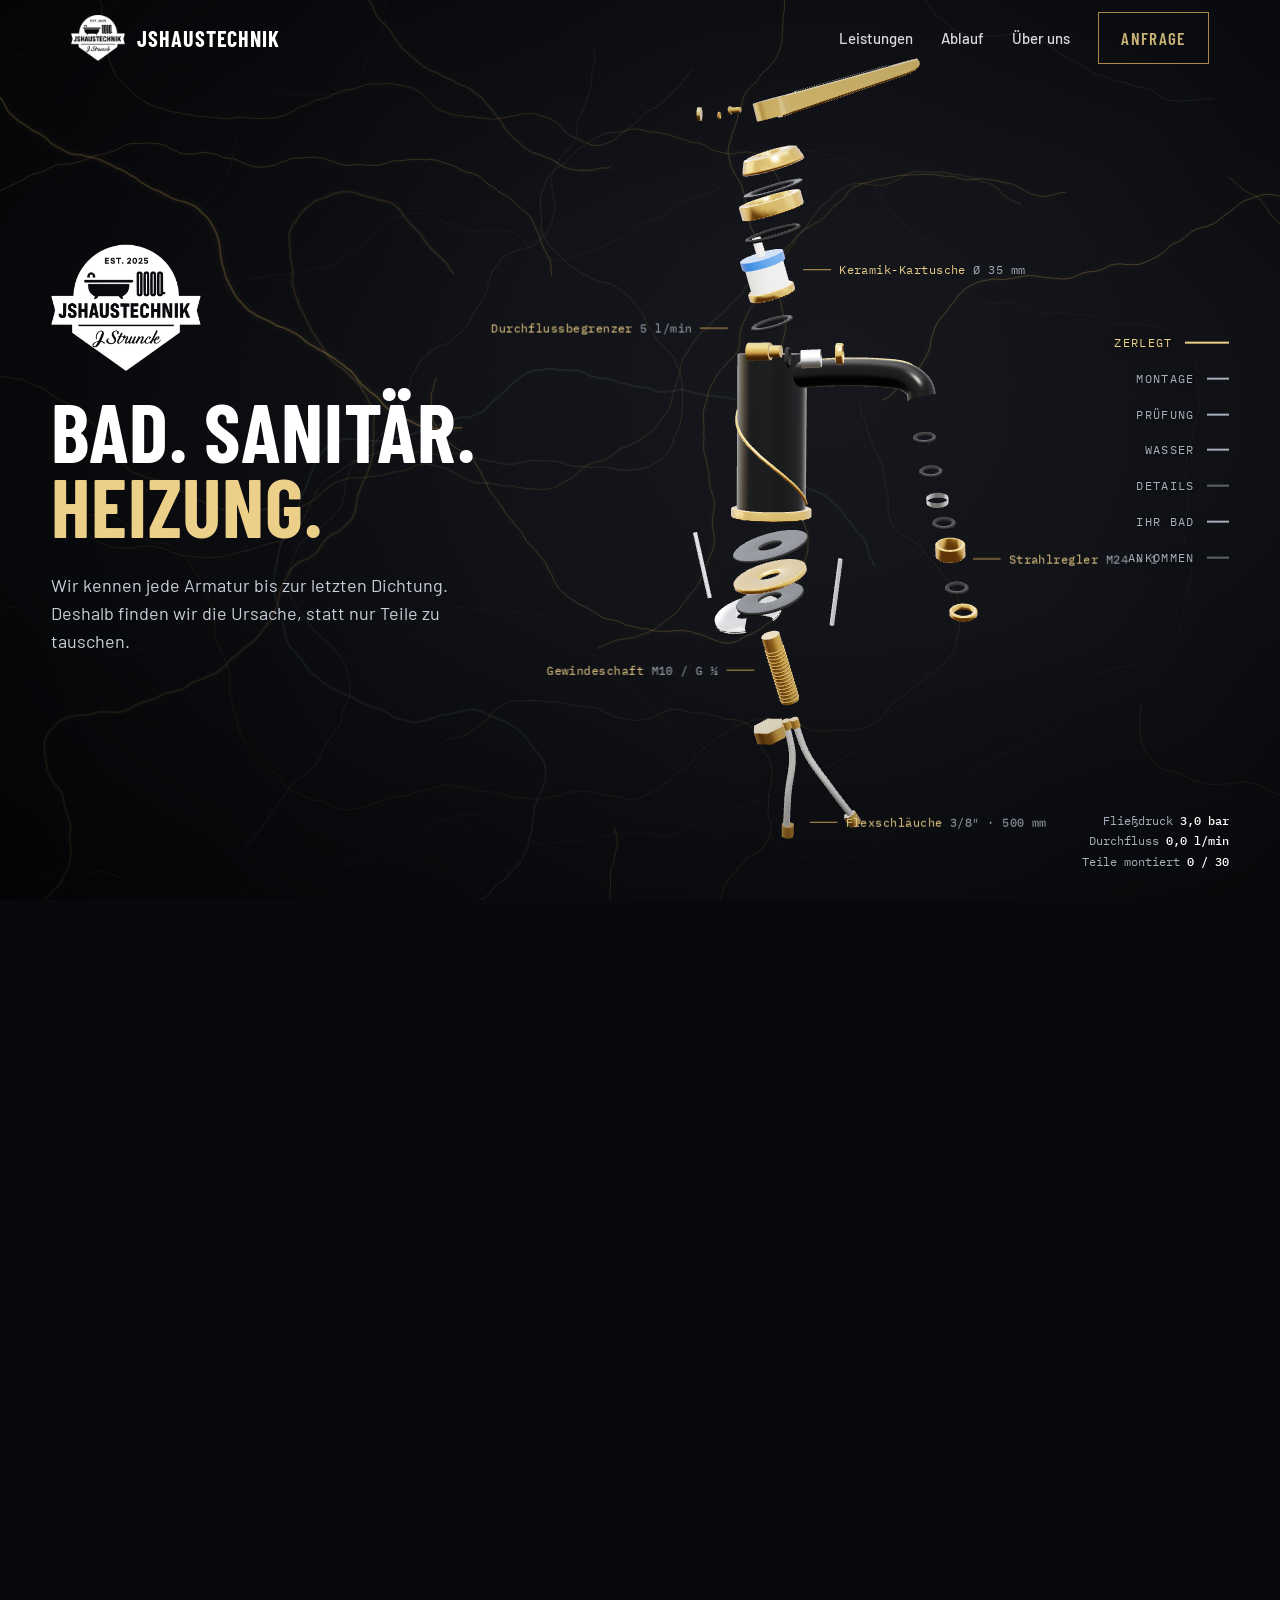
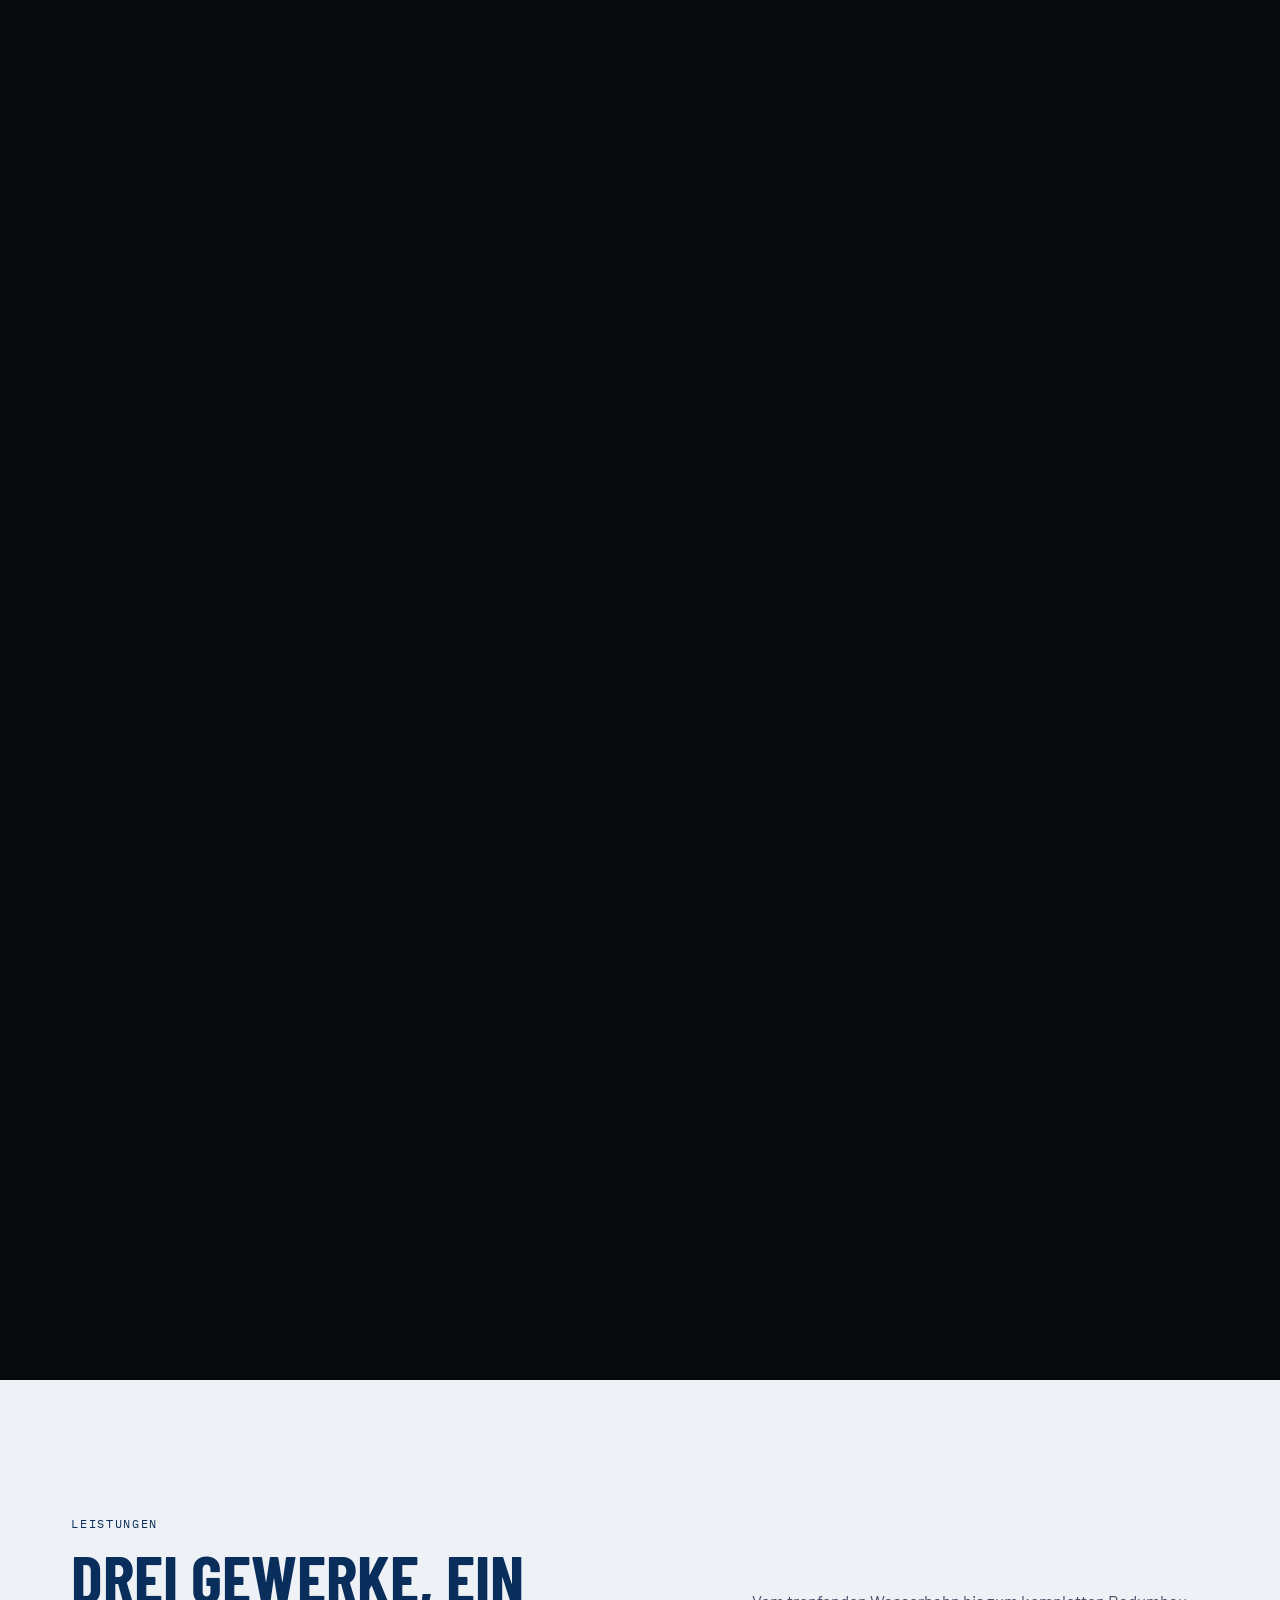
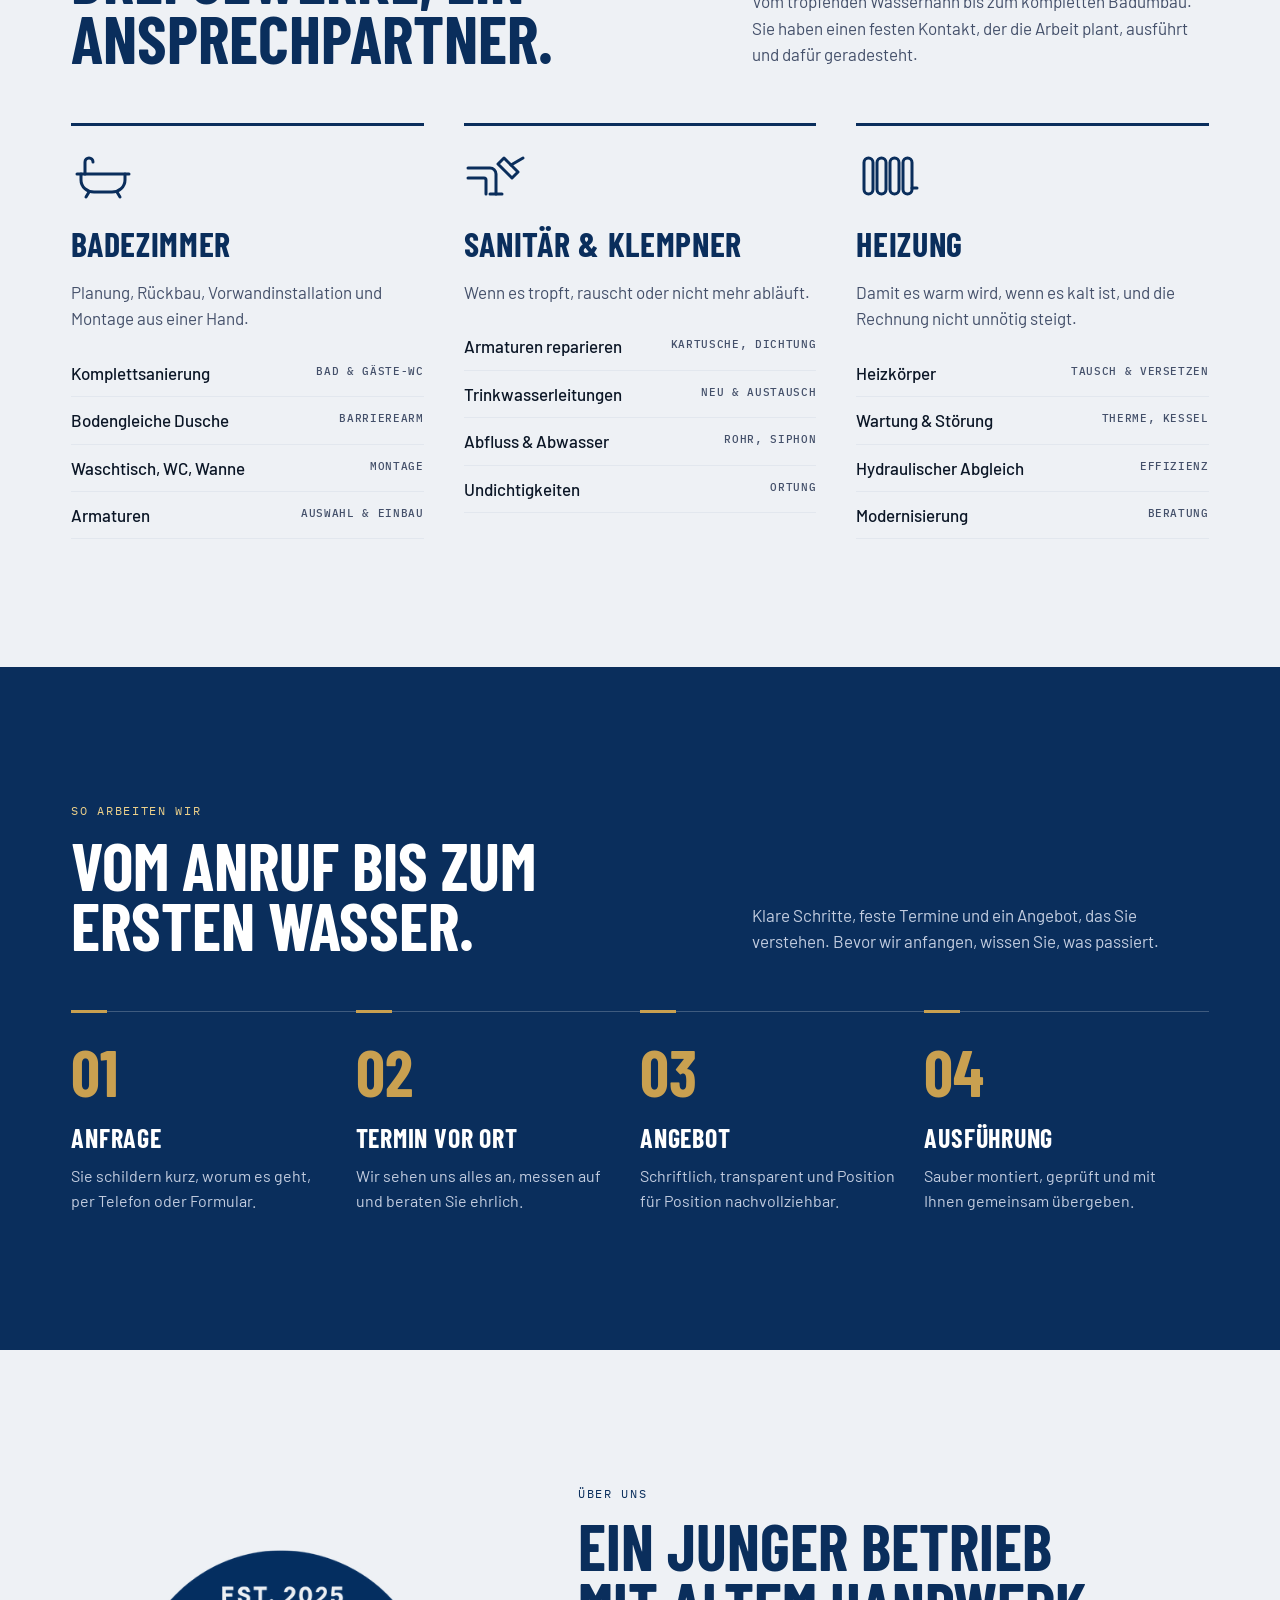
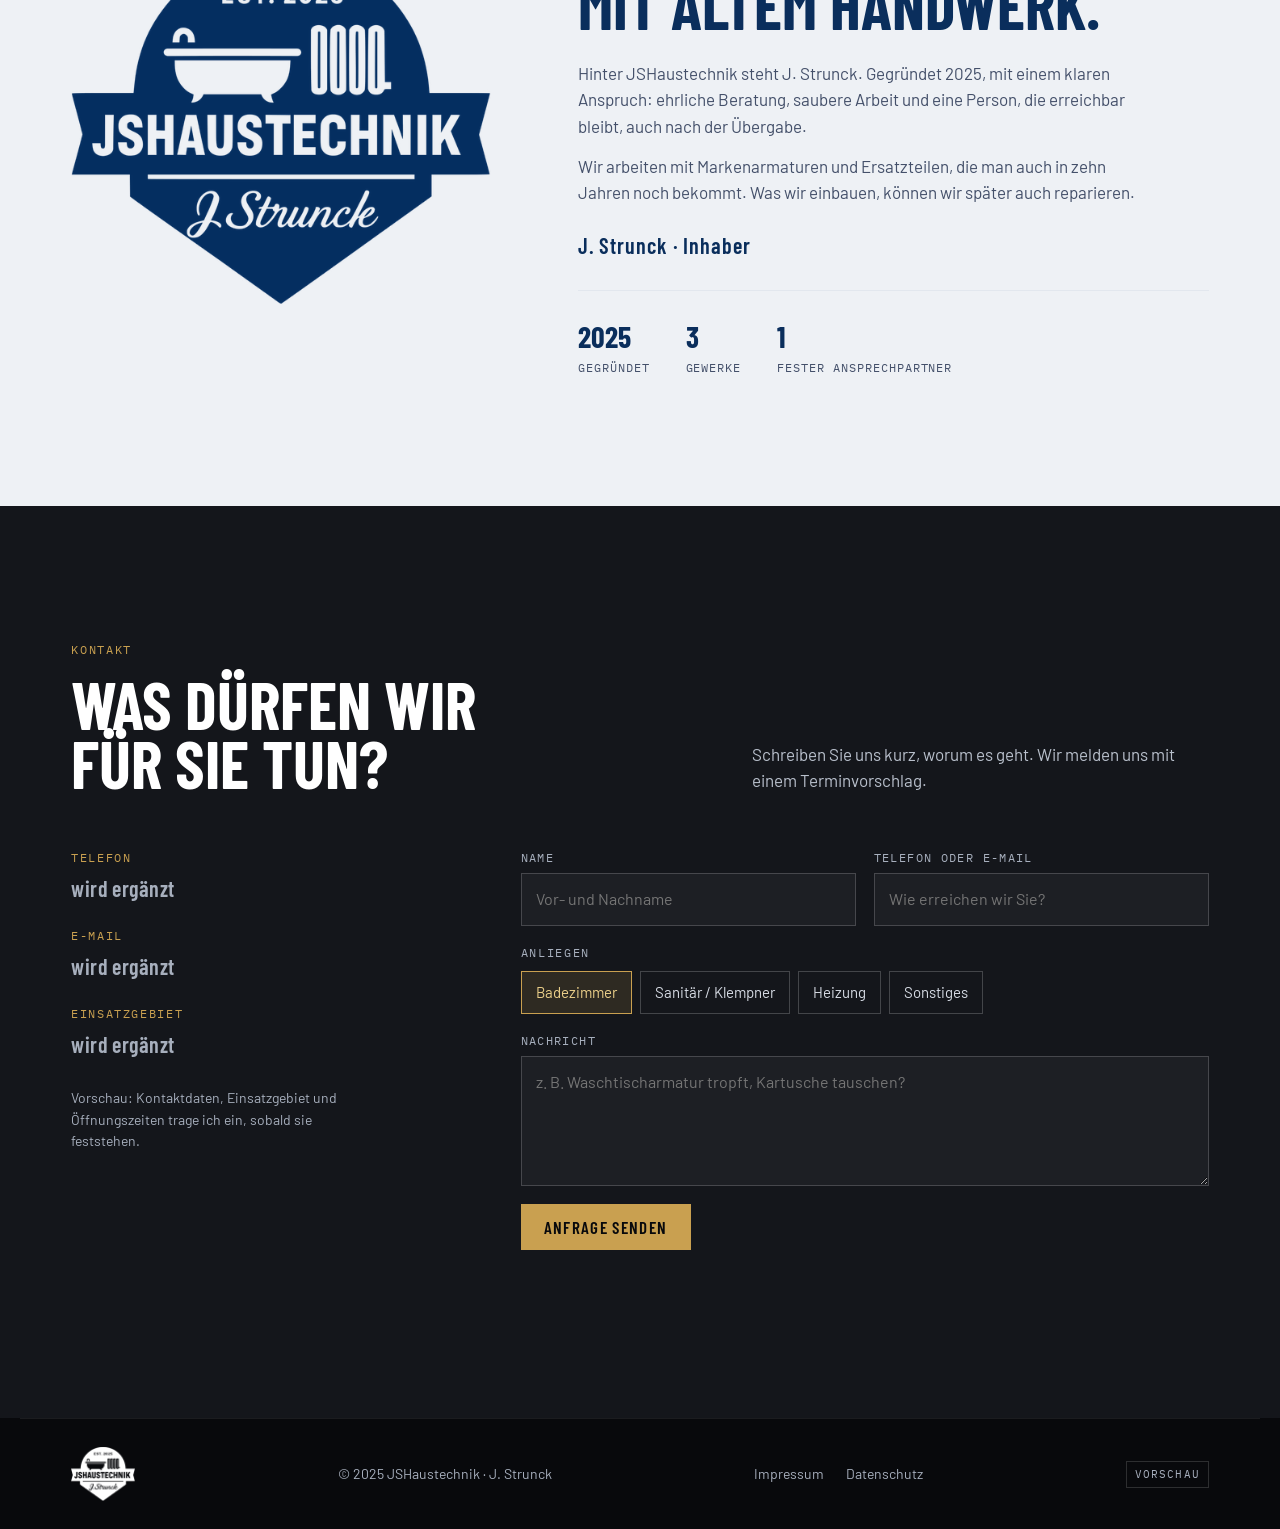
==== commit 56084ec1: "JSHaustechnik: zweites Scroll-Kapitel mit Bad-Collage und Draufsicht auf die Wanne Nach der Armatur " ====
--- a/jshaustechnik/index.html
+++ b/jshaustechnik/index.html
@@ -55,7 +55,7 @@
 @media (max-width:760px){.nav-links a:not(.btn){display:none}.brand b{display:none}.btn{padding:10px 16px;font-size:15px}}
 
 /* ---------- Montage stage ---------- */
-#montage{position:relative;height:560vh}
+#montage{position:relative;height:1220vh}
 .stage{position:sticky;top:0;height:100vh;height:100svh;overflow:hidden;background:var(--marble)}
 .stage canvas{position:absolute;inset:0;width:100%;height:100%;display:block}
 #marble{opacity:.95}
@@ -79,18 +79,28 @@
 .cap .hero-logo{width:150px;height:auto;display:block;margin-bottom:18px}
 .cap .row{display:flex;flex-wrap:wrap;gap:12px;margin-top:26px}
 
-.rail{position:absolute;right:var(--gutter);top:50%;transform:translateY(-50%);display:flex;flex-direction:column;gap:18px;font-family:var(--f-mono);font-size:11.5px;letter-spacing:.12em;text-transform:uppercase;color:var(--mist)}
+.rail{text-shadow:0 1px 6px rgba(0,0,0,.9);position:absolute;right:var(--gutter);top:50%;transform:translateY(-50%);display:flex;flex-direction:column;gap:18px;font-family:var(--f-mono);font-size:11.5px;letter-spacing:.12em;text-transform:uppercase;color:var(--mist)}
 .rail li{list-style:none;display:flex;align-items:center;gap:12px;justify-content:flex-end;transition:color .3s}
 .rail li i{width:22px;height:2px;background:currentColor;opacity:.5;transition:width .3s,opacity .3s}
 .rail li.on{color:var(--gold-hi)}
 .rail li.on i{width:44px;opacity:1}
 .rail ol{margin:0;padding:0;display:flex;flex-direction:column;gap:18px}
 
-.readout{position:absolute;right:var(--gutter);bottom:28px;font-family:var(--f-mono);font-size:12px;color:var(--mist);text-align:right;line-height:1.7;font-variant-numeric:tabular-nums}
+.readout{transition:opacity .4s;position:absolute;right:var(--gutter);bottom:28px;font-family:var(--f-mono);font-size:12px;color:var(--mist);text-align:right;line-height:1.7;font-variant-numeric:tabular-nums}
 .readout b{color:var(--white);font-weight:500}
 .hint{position:absolute;left:50%;bottom:26px;transform:translateX(-50%);font-family:var(--f-mono);font-size:11.5px;letter-spacing:.14em;text-transform:uppercase;color:var(--mist);display:flex;flex-direction:column;align-items:center;gap:10px;transition:opacity .4s}
 .hint::after{content:"";width:1px;height:38px;background:linear-gradient(var(--gold),transparent);animation:drip 1.8s ease-in-out infinite}
 @keyframes drip{0%{transform:scaleY(0);transform-origin:top}50%{transform:scaleY(1);transform-origin:top}51%{transform-origin:bottom}100%{transform:scaleY(0);transform-origin:bottom}}
+.gallery{position:absolute;inset:0;background:#000;opacity:0;visibility:hidden;perspective:1300px;perspective-origin:62% 50%;overflow:hidden;pointer-events:none}
+.g-photo{position:absolute;left:0;top:0;background-size:100% 100%;opacity:0;will-change:transform,opacity}
+.g-shade{position:absolute;inset:0;background:linear-gradient(90deg,rgba(0,0,0,.82),rgba(0,0,0,.35) 42%,transparent 62%);opacity:0}
+.tile{position:absolute;left:0;top:0;background-size:cover;background-position:center;opacity:0;box-shadow:0 30px 80px rgba(0,0,0,.7);outline:1px solid rgba(236,208,138,.25);outline-offset:-1px;will-change:transform,opacity;backface-visibility:hidden}
+.finale{padding-top:28px;background:radial-gradient(ellipse 60% 70% at 50% 65%,rgba(0,0,0,.55),transparent 75%);position:absolute;left:50%;bottom:clamp(20px,5vh,56px);transform:translate(-50%,20px);width:min(720px,calc(100% - 2*var(--gutter)));text-align:center;opacity:0;transition:opacity .6s ease,transform .7s cubic-bezier(.2,.7,.2,1);pointer-events:none}
+.finale.on{opacity:1;transform:translate(-50%,0);pointer-events:auto}
+.finale .eyebrow{color:var(--gold-hi);text-shadow:0 1px 12px rgba(0,0,0,.8)}
+.finale h2{font-family:var(--f-display);font-weight:700;text-transform:uppercase;font-size:clamp(30px,4vw,52px);line-height:.95;margin:.2em 0 .5em;text-shadow:0 2px 24px rgba(0,0,0,.85)}
+.finale h2 em{font-style:normal;color:var(--gold-hi)}
+.finale .row{display:flex;flex-wrap:wrap;gap:12px;justify-content:center}
 .nogl{position:absolute;right:var(--gutter);bottom:90px;max-width:300px;font-size:14px;color:var(--mist)}
 
 @media (max-width:860px){
@@ -105,6 +115,8 @@
   .rail{top:96px;transform:none}
   .rail li span{display:none}
   .readout{display:none}
+  .g-shade{background:none}
+  .finale h2{font-size:clamp(26px,8vw,38px)}
   .hint{display:none}
 }
 
@@ -211,6 +223,23 @@
       <div class="vignette"></div>
       <div class="labels" id="labels" aria-hidden="true"></div>
 
+      <div class="gallery" id="gallery" aria-hidden="true">
+        <div class="g-photo" id="gphoto" style="background-image:url(img/bad.jpg)"></div>
+        <div class="g-shade" id="gshade"></div>
+        <div class="tile" style="background-image:url(img/tile-00.jpg)"></div>
+        <div class="tile" style="background-image:url(img/tile-01.jpg)"></div>
+        <div class="tile" style="background-image:url(img/tile-02.jpg)"></div>
+        <div class="tile" style="background-image:url(img/tile-03.jpg)"></div>
+        <div class="tile" style="background-image:url(img/tile-04.jpg)"></div>
+        <div class="tile" style="background-image:url(img/tile-05.jpg)"></div>
+        <div class="tile" style="background-image:url(img/tile-06.jpg)"></div>
+        <div class="tile" style="background-image:url(img/tile-07.jpg)"></div>
+        <div class="tile" style="background-image:url(img/tile-08.jpg)"></div>
+        <div class="tile" style="background-image:url(img/tile-09.jpg)"></div>
+        <div class="tile" style="background-image:url(img/tile-10.jpg)"></div>
+        <div class="tile" style="background-image:url(img/tile-11.jpg)"></div>
+      </div>
+
       <div class="caps">
         <div class="cap on" data-step="0">
           <img class="hero-logo" src="logo-white.png" alt="JSHaustechnik – J. Strunck, Est. 2025">
@@ -233,6 +262,22 @@
           <p>Ob tropfender Hahn, neues Badezimmer oder Heizung, die nicht warm wird: Wir kommen vorbei und machen es richtig.</p>
           <div class="row"><a class="btn fill" href="#kontakt">Termin anfragen</a><a class="btn" href="#leistungen">Leistungen</a></div>
         </div>
+        <div class="cap" data-step="4">
+          <span class="eyebrow">Schritt 5 · Planung</span>
+          <h2>Jedes Detail <em>geplant.</em></h2>
+          <p>Regendusche, beleuchtete Nische, Aufsatzbecken, LED-Sockel: Wir planen Ihr Bad Stück für Stück, bevor die erste Fliese verlegt wird.</p>
+        </div>
+        <div class="cap" data-step="5">
+          <span class="eyebrow">Schritt 6 · Übergabe</span>
+          <h2>Ihr Bad. <em>Fertig.</em></h2>
+          <p>Aus vielen Einzelteilen wird ein Raum, in dem man gern Zeit verbringt. Geplant, installiert und übergeben von einem Betrieb.</p>
+        </div>
+      </div>
+
+      <div class="finale" id="finale">
+        <span class="eyebrow">JSHaustechnik · J. Strunck</span>
+        <h2>Ihr Bad. <em>Unser Handwerk.</em></h2>
+        <div class="row"><a class="btn fill" href="#kontakt">Termin anfragen</a><a class="btn" href="#leistungen">Leistungen ansehen</a></div>
       </div>
 
       <div class="rail" aria-hidden="true">
@@ -241,10 +286,13 @@
           <li data-step="1"><span>Montage</span><i></i></li>
           <li data-step="2"><span>Prüfung</span><i></i></li>
           <li data-step="3"><span>Wasser</span><i></i></li>
+          <li data-step="4"><span>Details</span><i></i></li>
+          <li data-step="5"><span>Ihr Bad</span><i></i></li>
+          <li data-step="6"><span>Ankommen</span><i></i></li>
         </ol>
       </div>
 
-      <div class="readout" aria-hidden="true">
+      <div class="readout" id="readout" aria-hidden="true">
         Fließdruck <b id="ro-bar">3,0 bar</b><br>
         Durchfluss <b id="ro-flow">0,0 l/min</b><br>
         Teile montiert <b id="ro-parts">0 / 0</b>
@@ -451,11 +499,17 @@
 }
 window.addEventListener('scroll', readScroll, {passive:true});
 
-function stepFor(p){ return p < .2 ? 0 : p < .58 ? 1 : p < .72 ? 2 : 3; }
+var SPLIT = .46;
+function stepFor(P){
+  if(P < SPLIT){ var p = P/SPLIT; return p < .2 ? 0 : p < .58 ? 1 : p < .72 ? 2 : 3; }
+  return P < .70 ? 4 : P < .875 ? 5 : 6;
+}
+var finale = document.getElementById('finale');
 var curStep = 0;
 function setStep(s){
   if(s===curStep) return; curStep = s;
   caps.forEach(function(el){ el.classList.toggle('on', +el.dataset.step===s); });
+  finale.classList.toggle('on', s===6);
   rails.forEach(function(el){ el.classList.toggle('on', +el.dataset.step===s); });
 }
 
@@ -731,6 +785,206 @@
 
 /* --- Camera framing --- */
 var W=1, H=1, aspect=1, tanV = Math.tan(T.MathUtils.degToRad(16));
+/* =========================================================
+   Chapter 2: collage tiles fly in on black, settle into the
+   finished bathroom photo, then the camera rises above the
+   bathtub and looks straight down onto the floating logo.
+   ========================================================= */
+var gallery = document.getElementById('gallery'), gphoto = document.getElementById('gphoto'), gshade = document.getElementById('gshade');
+var readout = document.getElementById('readout');
+var tiles = [].slice.call(document.querySelectorAll('.tile'));
+var IMG_W = 1374, IMG_H = 1145, COL_W = 1536, COL_H = 1024;
+var SRC_COLS = [[0,379],[385,776],[782,1161],[1171,1536]], SRC_ROWS = [[0,382],[388,721],[728,1024]];
+/* where each collage tile belongs in the finished bathroom photo (px in the photo) */
+var TARGETS = [
+  [20,545,745,945],   /* Badewanne */
+  [735,135,985,680],  /* Dusche */
+  [1045,330,1374,620],/* Aufsatzbecken */
+  [1120,840,1374,1145],/* WC */
+  [255,495,470,610],  /* Wannenarmatur */
+  [850,140,1010,330], /* Regenbrause */
+  [1140,40,1374,440], /* Spiegel */
+  [430,700,1120,1000],/* LED-Boden */
+  [250,0,1020,130],   /* Decke */
+  [735,260,810,350],  /* Nische */
+  [90,450,510,540],   /* Ablage */
+  [0,140,140,900]     /* Pflanze */
+];
+var tileRnd = tiles.map(function(_, i){ var r = rng(100+i); return {x:(r()-.5)*1.7, y:(r()-.5)*1.5, z:1500+r()*2400, rx:(r()-.5)*80, ry:(r()-.5)*100, rz:(r()-.5)*50}; });
+tiles.forEach(function(el, i){ var t = TARGETS[i]; el.style.zIndex = 100 - Math.round((t[2]-t[0])*(t[3]-t[1])/10000); });
+var lay = {cells:[], targets:[], zoom:[0,0]};
+function layoutGallery(){
+  var narrow = W <= 860, ax0, ax1, ay0, ay1;
+  if(narrow){ ax0 = 16; ax1 = W-16; ay0 = 84; ay1 = H*.56; }
+  else { ax0 = W*.42; ax1 = W - 170; ay0 = 96; ay1 = H - 70; }
+  var cw = Math.min(ax1-ax0, (ay1-ay0)*COL_W/COL_H), ch = cw*COL_H/COL_W;
+  var cx = ax0 + (ax1-ax0-cw)/2, cy = ay0 + (ay1-ay0-ch)/2;
+  var s = Math.max(W/IMG_W, H/IMG_H), ox = (W-IMG_W*s)/2, oy = (H-IMG_H*s)/2;
+  lay.cells = []; lay.targets = [];
+  SRC_ROWS.forEach(function(r){ SRC_COLS.forEach(function(c){
+    lay.cells.push({x:cx + c[0]/COL_W*cw, y:cy + r[0]/COL_H*ch, w:(c[1]-c[0])/COL_W*cw, h:(r[1]-r[0])/COL_H*ch});
+  }); });
+  TARGETS.forEach(function(t){ lay.targets.push({x:ox+t[0]*s, y:oy+t[1]*s, w:(t[2]-t[0])*s, h:(t[3]-t[1])*s}); });
+  gphoto.style.left = ox+'px'; gphoto.style.top = oy+'px'; gphoto.style.width = IMG_W*s+'px'; gphoto.style.height = IMG_H*s+'px';
+  gphoto.style.transformOrigin = (400*s)+'px '+(700*s)+'px';
+}
+function updateGallery(P){
+  var go = smooth(SPLIT-.005, SPLIT+.045, P) * (1 - smooth(.885, .925, P));
+  gallery.style.opacity = go.toFixed(3);
+  gallery.style.visibility = go > .001 ? 'visible' : 'hidden';
+  if(go <= .001) return;
+  var q = clamp((P-.49)/.17, 0, 1), r = clamp((P-.70)/.10, 0, 1);
+  var fade = 1 - smooth(.775, .815, P);
+  tiles.forEach(function(el, i){
+    var a = ease(clamp((q - i*.04)/.52, 0, 1)), b = ease(clamp((r - i*.03)/.6, 0, 1));
+    var c = lay.cells[i], t = lay.targets[i], R = tileRnd[i], inv = 1-a;
+    el.style.left = lerp(c.x,t.x,b).toFixed(1)+'px'; el.style.top = lerp(c.y,t.y,b).toFixed(1)+'px';
+    el.style.width = lerp(c.w,t.w,b).toFixed(1)+'px'; el.style.height = lerp(c.h,t.h,b).toFixed(1)+'px';
+    el.style.transform = inv > .0005 ? 'translate3d('+(R.x*W*inv).toFixed(1)+'px,'+(R.y*H*inv).toFixed(1)+'px,'+(-R.z*inv).toFixed(1)+'px) rotateX('+(R.rx*inv).toFixed(2)+'deg) rotateY('+(R.ry*inv).toFixed(2)+'deg) rotateZ('+(R.rz*inv).toFixed(2)+'deg)' : 'none';
+    el.style.opacity = (smooth(0, .3, a) * fade).toFixed(3);
+  });
+  var ph = smooth(.76, .81, P);
+  gphoto.style.opacity = ph.toFixed(3);
+  gshade.style.opacity = (ph * (1 - smooth(.855, .88, P))).toFixed(3);
+  gphoto.style.transform = 'scale(' + (1 + ease(clamp((P-.855)/.075, 0, 1))*1.9).toFixed(4) + ')';
+}
+
+/* --- Scene B: bathtub from above --- */
+var sceneB = new T.Scene();
+sceneB.background = new T.Color(0x050405);
+sceneB.fog = new T.Fog(0x050405, 12, 26);
+sceneB.environment = scene.environment;
+sceneB.add(new T.HemisphereLight(0xffe2b8, 0x0c0703, .45));
+var keyB = new T.DirectionalLight(0xfff1dc, .8); keyB.position.set(2,10,4); sceneB.add(keyB);
+var camB = new T.PerspectiveCamera(40, 1, .1, 60);
+
+function marbleTex(size, seed, rep){
+  var c = document.createElement('canvas');
+  paintMarble(c, size, size, seed, '#060607', '#16171a');
+  var t = new T.CanvasTexture(c); t.encoding = T.sRGBEncoding; t.wrapS = t.wrapT = T.RepeatWrapping; t.repeat.set(rep, rep);
+  t.anisotropy = renderer.capabilities.getMaxAnisotropy();
+  return t;
+}
+var floorB = new T.Mesh(new T.PlaneGeometry(40,40), new T.MeshStandardMaterial({map:marbleTex(1024, 33, 4), roughness:.16, metalness:0, envMapIntensity:.5}));
+floorB.rotation.x = -Math.PI/2; floorB.position.y = -.62; sceneB.add(floorB);
+
+function rrect(w, h, r){
+  var s = new T.Shape(), x = -w/2, y = -h/2;
+  s.moveTo(x+r, y); s.lineTo(x+w-r, y); s.quadraticCurveTo(x+w, y, x+w, y+r); s.lineTo(x+w, y+h-r); s.quadraticCurveTo(x+w, y+h, x+w-r, y+h);
+  s.lineTo(x+r, y+h); s.quadraticCurveTo(x, y+h, x, y+h-r); s.lineTo(x, y+r); s.quadraticCurveTo(x, y, x+r, y);
+  return s;
+}
+function flat(geo){ geo.rotateX(-Math.PI/2); return geo; }
+var TUB_O = [4.3, 2.5, .4], TUB_I = [3.8, 2.0, .78], DECK = [5.4, 3.4];
+var deckShape = rrect(DECK[0], DECK[1], .04); deckShape.holes.push(rrect(TUB_O[0]-.02, TUB_O[1]-.02, TUB_O[2]));
+var deckTex = marbleTex(1024, 44, .2);
+var deck = new T.Mesh(flat(new T.ExtrudeGeometry(deckShape, {depth:.58, bevelEnabled:false, curveSegments:24})), new T.MeshStandardMaterial({map:deckTex, roughness:.18, envMapIntensity:.7}));
+deck.position.y = -.6; sceneB.add(deck);
+var rimShape = rrect(TUB_O[0], TUB_O[1], TUB_O[2]); rimShape.holes.push(rrect(TUB_I[0], TUB_I[1], TUB_I[2]));
+var rim = new T.Mesh(flat(new T.ExtrudeGeometry(rimShape, {depth:.04, bevelEnabled:true, bevelThickness:.02, bevelSize:.02, bevelSegments:3, curveSegments:32})), M.ceramic);
+rim.position.y = -.02; sceneB.add(rim);
+var basinMat = M.ceramic.clone(); basinMat.side = T.BackSide;
+var basin = new T.Mesh(flat(new T.ExtrudeGeometry(rrect(TUB_I[0], TUB_I[1], TUB_I[2]), {depth:.56, bevelEnabled:false, curveSegments:32})), basinMat);
+basin.position.y = -.56; sceneB.add(basin);
+
+var waterB = new T.ShaderMaterial({
+  transparent:true, depthWrite:false,
+  uniforms:{uTime:{value:0}},
+  vertexShader:'varying vec2 vP; void main(){ vP=position.xy; gl_Position=projectionMatrix*modelViewMatrix*vec4(position,1.0); }',
+  fragmentShader:[
+    'uniform float uTime; varying vec2 vP;',
+    'void main(){',
+    ' vec2 q=vec2(vP.x*.62, vP.y); float d=length(q);',
+    ' float rip=sin(d*24.0 - uTime*2.4)*0.5+0.5; rip*=smoothstep(1.25,0.55,d);',
+    ' float c1=sin(vP.x*8.0+uTime*1.2+sin(vP.y*6.0+uTime*.8))*sin(vP.y*9.0-uTime*1.05+sin(vP.x*5.0-uTime*.6));',
+    ' float caust=pow(abs(c1),3.0)*0.35;',
+    ' vec3 deep=vec3(0.30,0.62,0.66), light=vec3(0.74,0.92,0.92);',
+    ' vec3 col=mix(deep,light,0.35+0.35*rip)+caust*0.45+vec3(1.0,0.78,0.45)*0.06;',
+    ' gl_FragColor=vec4(col,0.70+0.15*rip); }'
+  ].join('\n')
+});
+var waterMesh = new T.Mesh(new T.ShapeGeometry(rrect(TUB_I[0]-.02, TUB_I[1]-.02, TUB_I[2]-.01), 32), waterB);
+waterMesh.rotation.x = -Math.PI/2; waterMesh.position.y = -.15; sceneB.add(waterMesh);
+
+/* LED glow around the deck plinth */
+var glowCv = document.createElement('canvas'); glowCv.width = 740; glowCv.height = 540;
+(function(c){ c.shadowColor='rgba(255,186,90,1)'; c.strokeStyle='rgba(255,206,130,1)';
+  for(var k=0;k<3;k++){ c.shadowBlur = 30+k*25; c.lineWidth = 8; c.strokeRect(100,100,540,340); } })(glowCv.getContext('2d'));
+var glowTex = new T.CanvasTexture(glowCv);
+var glow = new T.Mesh(flat(new T.PlaneGeometry(7.4,5.4)), new T.MeshBasicMaterial({map:glowTex, transparent:true, blending:T.AdditiveBlending, depthWrite:false, toneMapped:false, opacity:.9}));
+glow.position.y = -.615; sceneB.add(glow);
+
+/* gold tub filler + headrests + candles */
+var filler = new T.Group();
+var fb = new T.Mesh(new T.BoxGeometry(.95,.05,.2), M.gold); fb.position.y = .025; filler.add(fb);
+var sp = new T.Mesh(new T.BoxGeometry(.16,.07,.42), M.gold); sp.position.set(0,.09,.12); filler.add(sp);
+[-.32,.32].forEach(function(x){ var h = cyl(.045,.045,.14,M.gold,20); h.position.set(x,.05,0); filler.add(h); var lv = new T.Mesh(new T.BoxGeometry(.05,.03,.16), M.gold); lv.position.set(x,.2,.04); filler.add(lv); });
+var hs = cyl(.035,.035,.32,M.gold,16); hs.rotation.z = Math.PI/2; hs.position.set(.62,.06,0); filler.add(hs);
+filler.position.set(0,0,-1.42); sceneB.add(filler);
+var cushionMat = std({color:0x141416, metalness:0, roughness:.6});
+[-1, 1].forEach(function(s){
+  var c = new T.Mesh(new T.ExtrudeGeometry(rrect(.28,.75,.12), {depth:.08, bevelEnabled:true, bevelThickness:.04, bevelSize:.04, bevelSegments:4}), cushionMat);
+  c.geometry.rotateX(-Math.PI/2); c.position.set(s*1.78, .02, 0); sceneB.add(c);
+});
+var waxMat = std({color:0xf4ead8, metalness:0, roughness:.7}); waxMat.emissive = col(0x3a2410);
+var flameMat = new T.MeshBasicMaterial({color:0xffc46b, toneMapped:false});
+var flames = [];
+[[-2.3,-1.35,.16],[-2.05,-1.45,.11],[2.3,1.38,.14],[-2.32,1.35,.1]].forEach(function(c){
+  var cd = cyl(.07,.07,c[2],waxMat,20); cd.position.set(c[0],0,c[1]); sceneB.add(cd);
+  var fl = new T.Mesh(new T.SphereGeometry(.03,10,8), flameMat); fl.scale.set(1,1.8,1); fl.position.set(c[0],c[2]+.05,c[1]); sceneB.add(fl); flames.push(fl);
+});
+var candleLight = new T.PointLight(0xffb060, .9, 5, 2); candleLight.position.set(-2.2,.5,-1.4); sceneB.add(candleLight);
+var candleLight2 = new T.PointLight(0xffb060, .6, 4, 2); candleLight2.position.set(2.3,.5,1.4); sceneB.add(candleLight2);
+
+/* floating logo */
+var logoGroup = new T.Group(); sceneB.add(logoGroup);
+var LOGO_W = 1.8, LOGO_H = LOGO_W*864/1024;
+var shCv = document.createElement('canvas'); shCv.width = shCv.height = 128;
+(function(c){ var g = c.createRadialGradient(64,64,4,64,64,64); g.addColorStop(0,'rgba(0,30,60,.55)'); g.addColorStop(1,'rgba(0,30,60,0)'); c.fillStyle = g; c.fillRect(0,0,128,128); })(shCv.getContext('2d'));
+var logoShadow = new T.Mesh(new T.PlaneGeometry(LOGO_W*1.25, LOGO_H*1.25), new T.MeshBasicMaterial({map:new T.CanvasTexture(shCv), transparent:true, depthWrite:false}));
+logoShadow.rotation.x = -Math.PI/2; logoShadow.position.set(.04,-.145,.06); logoGroup.add(logoShadow);
+var logoMat = new T.MeshBasicMaterial({transparent:true, toneMapped:false, opacity:0});
+var logoMesh = new T.Mesh(new T.PlaneGeometry(LOGO_W, LOGO_H), logoMat); logoGroup.add(logoMesh);
+new T.TextureLoader().load('img/logo-badge.png', function(tx){ tx.encoding = T.sRGBEncoding; tx.anisotropy = renderer.capabilities.getMaxAnisotropy(); logoMat.map = tx; logoMat.opacity = 1; logoMat.needsUpdate = true; });
+
+/* foam specks circling slowly */
+var FOAM = 160, foamPos = new Float32Array(FOAM*3), foamSeed = [], fr = rng(77);
+for(var f=0; f<FOAM; f++) foamSeed.push([fr()*Math.PI*2, .45+fr()*.55, (.05+fr()*.12)*(fr()<.5?-1:1)]);
+var foamGeo = new T.BufferGeometry(); foamGeo.setAttribute('position', new T.BufferAttribute(foamPos, 3));
+var foam = new T.Points(foamGeo, new T.PointsMaterial({color:0xffffff, size:.028, transparent:true, opacity:.55, depthWrite:false})); sceneB.add(foam);
+
+var azF = 0, dF = 5, tgtB = new V3(0,-.15,0), lookB = new V3();
+function fitB(){
+  camB.aspect = aspect; camB.updateProjectionMatrix();
+  var tv = Math.tan(T.MathUtils.degToRad(20));
+  var portrait = aspect < .9;
+  azF = portrait ? Math.PI/2 : 0;
+  logoGroup.rotation.y = azF;
+  dF = portrait ? Math.max(2.3/tv, 1.35/(tv*aspect)) : Math.max(2.35/tv, 1.6/(tv*aspect));
+  var off = portrait ? .5 : .62;
+  tgtB.set(Math.sin(azF)*off, -.15, Math.cos(azF)*off);
+}
+function updateB(P){
+  var e = ease(clamp((P-.885)/.1, 0, 1));
+  var az = lerp(.5, azF, e) + (reduce ? 0 : (1-e)*Math.sin(time*.2)*.04);
+  var el = lerp(.34, Math.PI/2 - .0006, e), d = lerp(8.6, dF, e);
+  lookB.set(0,-.15,0).lerp(tgtB, e);
+  camB.position.set(lookB.x + Math.sin(az)*Math.cos(el)*d, lookB.y + Math.sin(el)*d, lookB.z + Math.cos(az)*Math.cos(el)*d);
+  camB.lookAt(lookB);
+  waterB.uniforms.uTime.value = time;
+  logoGroup.position.y = reduce ? 0 : Math.sin(time*1.1)*.008;
+  logoMesh.rotation.set(-Math.PI/2, 0, reduce ? 0 : Math.sin(time*.45)*.025);
+  logoMesh.position.y = -.12;
+  for(var k=0;k<FOAM;k++){
+    var s = foamSeed[k], a = s[0] + time*s[2];
+    foamPos[k*3] = Math.cos(a)*s[1]*1.75; foamPos[k*3+1] = -.145; foamPos[k*3+2] = Math.sin(a)*s[1]*.88;
+  }
+  foamGeo.attributes.position.needsUpdate = true;
+  var fl = reduce ? 1 : .85 + Math.sin(time*13)*.08 + Math.sin(time*7.3)*.07;
+  candleLight.intensity = .9*fl; candleLight2.intensity = .6*fl;
+  flames.forEach(function(m, i){ m.scale.y = 1.8*(reduce ? 1 : .9 + Math.sin(time*11 + i*2)*.12); });
+}
+
 var frames = {ex:{c:new V3(1.3,.95,0), hh:7.6, hw:3.4}, as:{c:new V3(1.65,1.55,0), hh:2.9, hw:3.4}};
 function fit(f){
   var desktop = aspect > 1.15, mobile = aspect < .85;
@@ -747,6 +1001,7 @@
   renderer.setSize(W, H, false);
   camera.aspect = aspect; camera.updateProjectionMatrix();
   fEx = fit(frames.ex); fAs = fit(frames.as);
+  fitB(); layoutGallery();
   paintMarble(marbleCanvas, Math.round(W), Math.round(H), 7, '#07080b', '#17191e');
   readScroll();
 }
@@ -768,10 +1023,12 @@
   if(!visible) return;
   time += dt;
   pNow += (pTarget - pNow) * (reduce ? 1 : 1 - Math.pow(.0015, dt));
-  var p = pNow;
-
-  setStep(stepFor(p));
-  hint.style.opacity = p < .03 ? 1 : 0;
+  var P = pNow, p = clamp(P/SPLIT, 0, 1);
+
+  setStep(stepFor(P));
+  hint.style.opacity = P < .015 ? 1 : 0;
+  readout.style.opacity = P < SPLIT ? 1 : 0;
+  updateGallery(P);
 
   /* parts */
   var placed = 0;
@@ -838,7 +1095,8 @@
     L.el.style.transform = 'translate(' + (L.left ? 'calc(' + x.toFixed(1) + 'px - 100%)' : x.toFixed(1)+'px') + ',' + (y-8).toFixed(1) + 'px)';
   });
 
-  renderer.render(scene, camera);
+  if(P < SPLIT + .05) renderer.render(scene, camera);
+  else if(P > .875){ updateB(P); renderer.render(sceneB, camB); }
 }
 resize();
 frame();
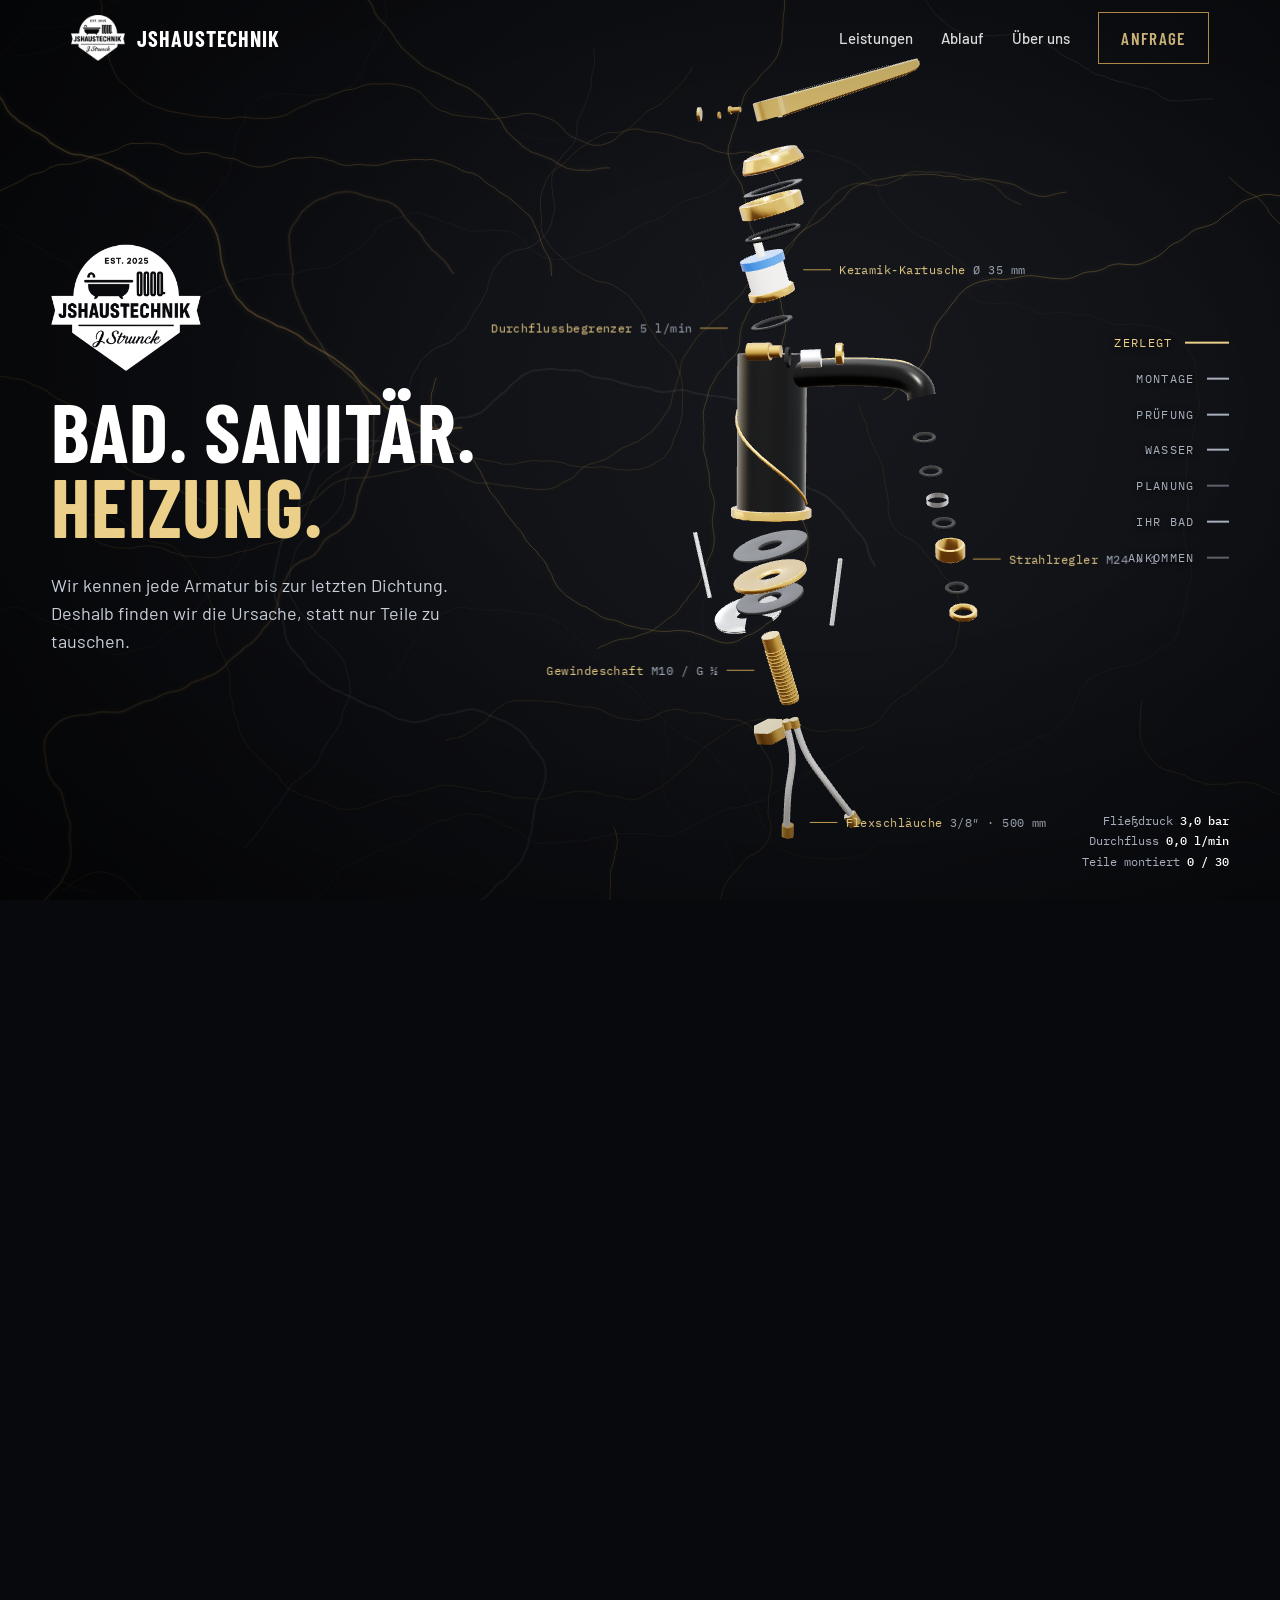
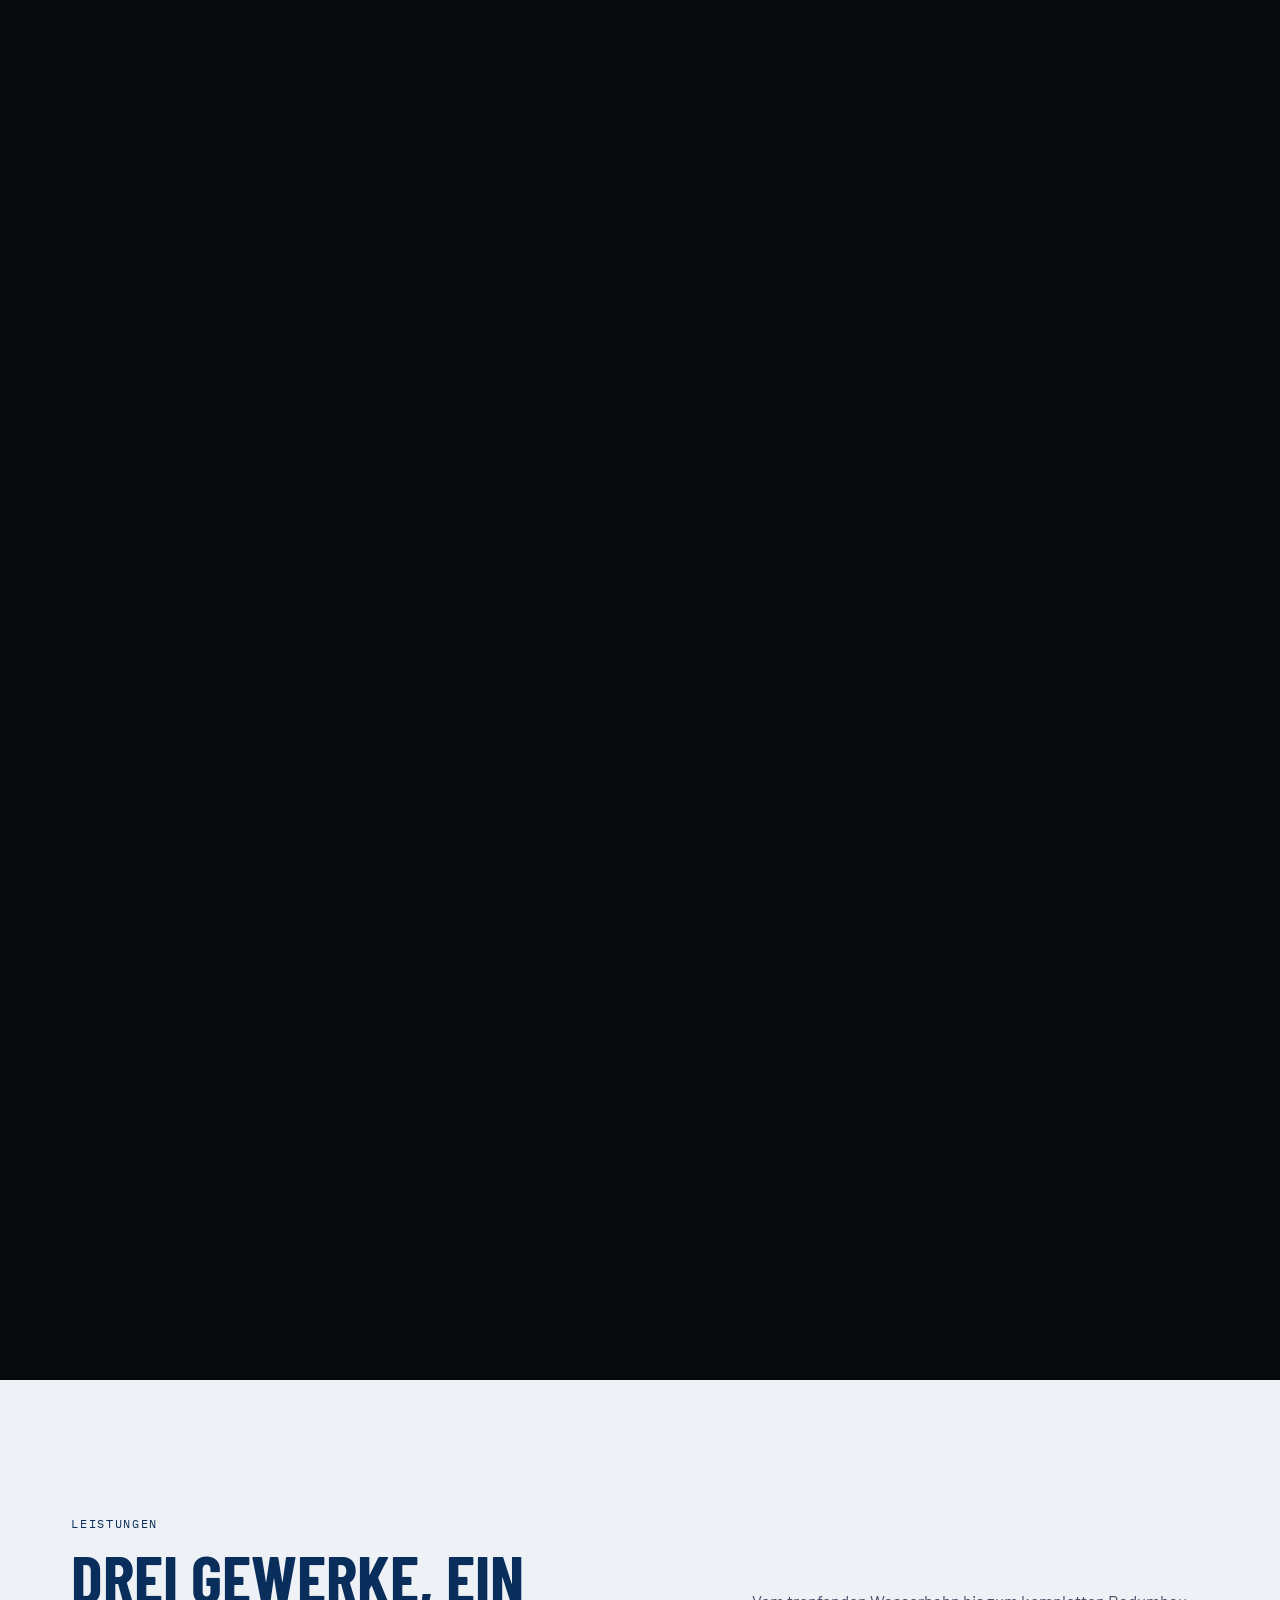
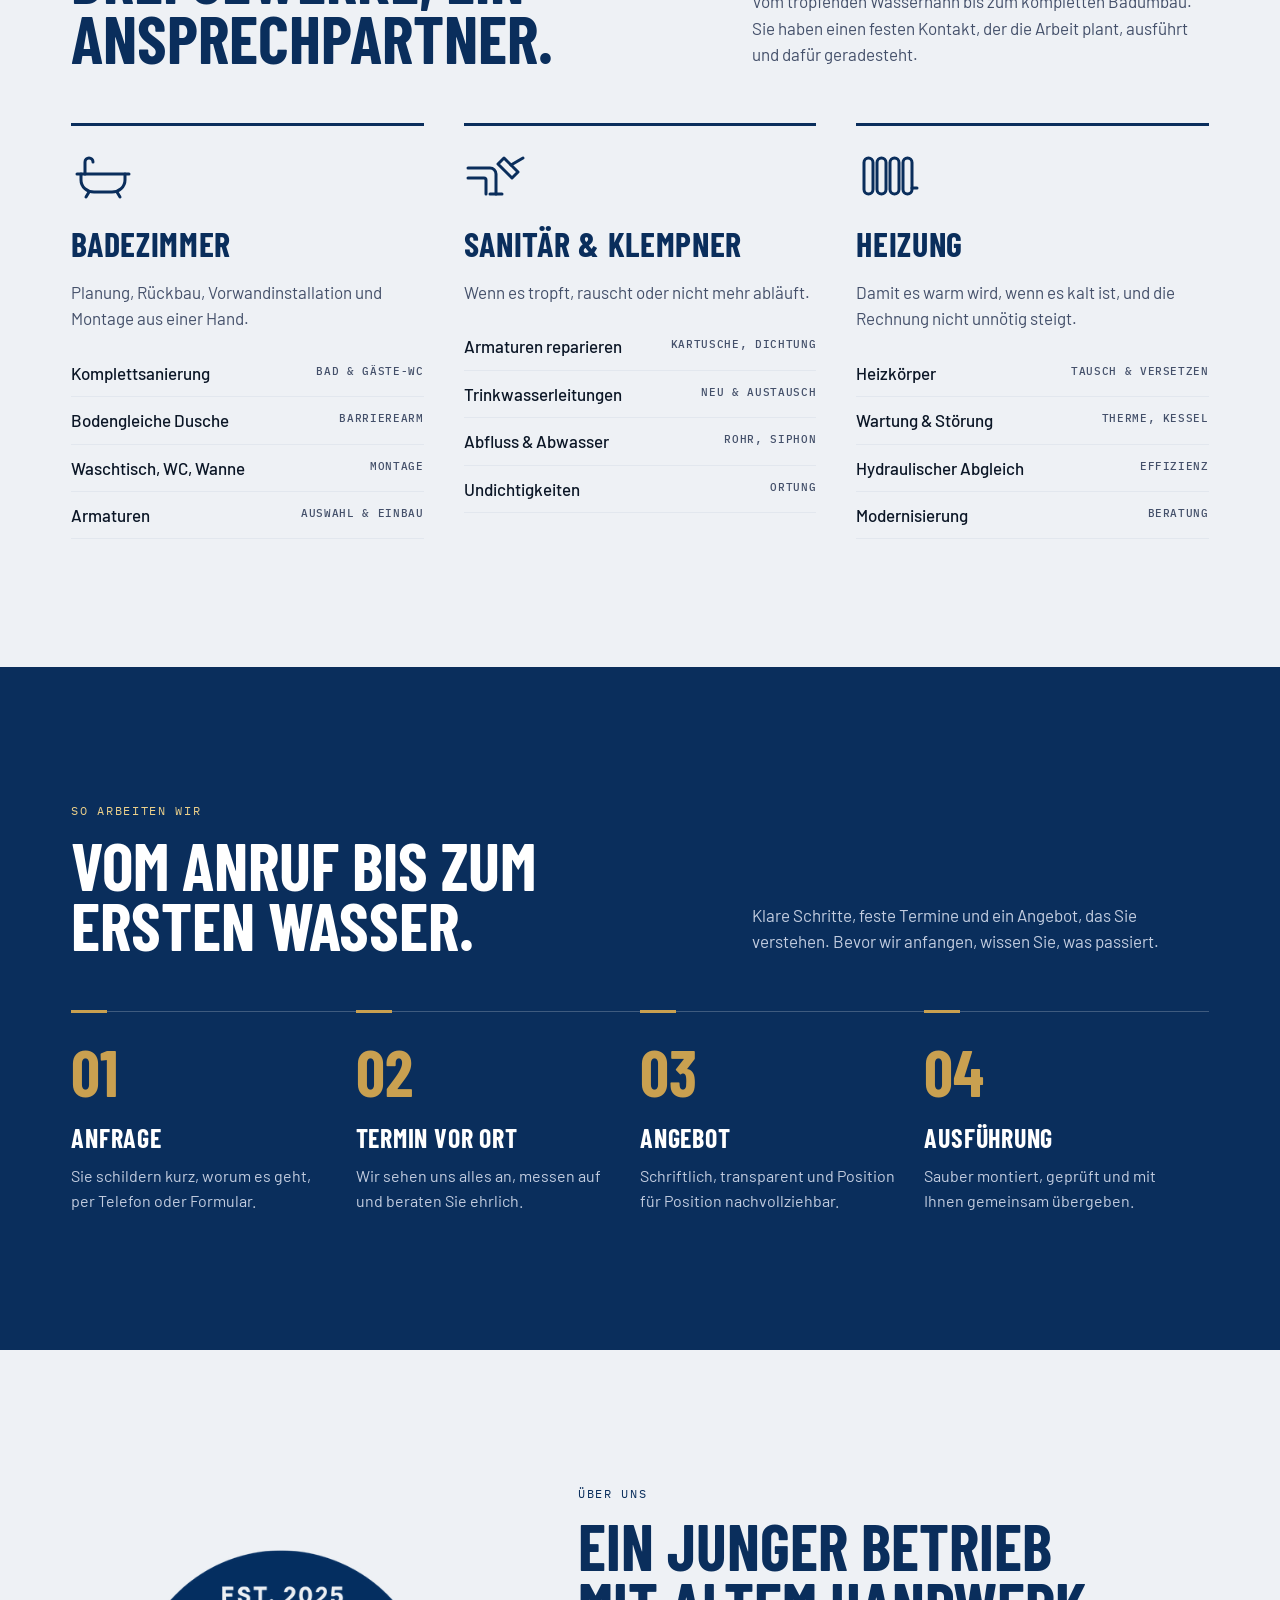
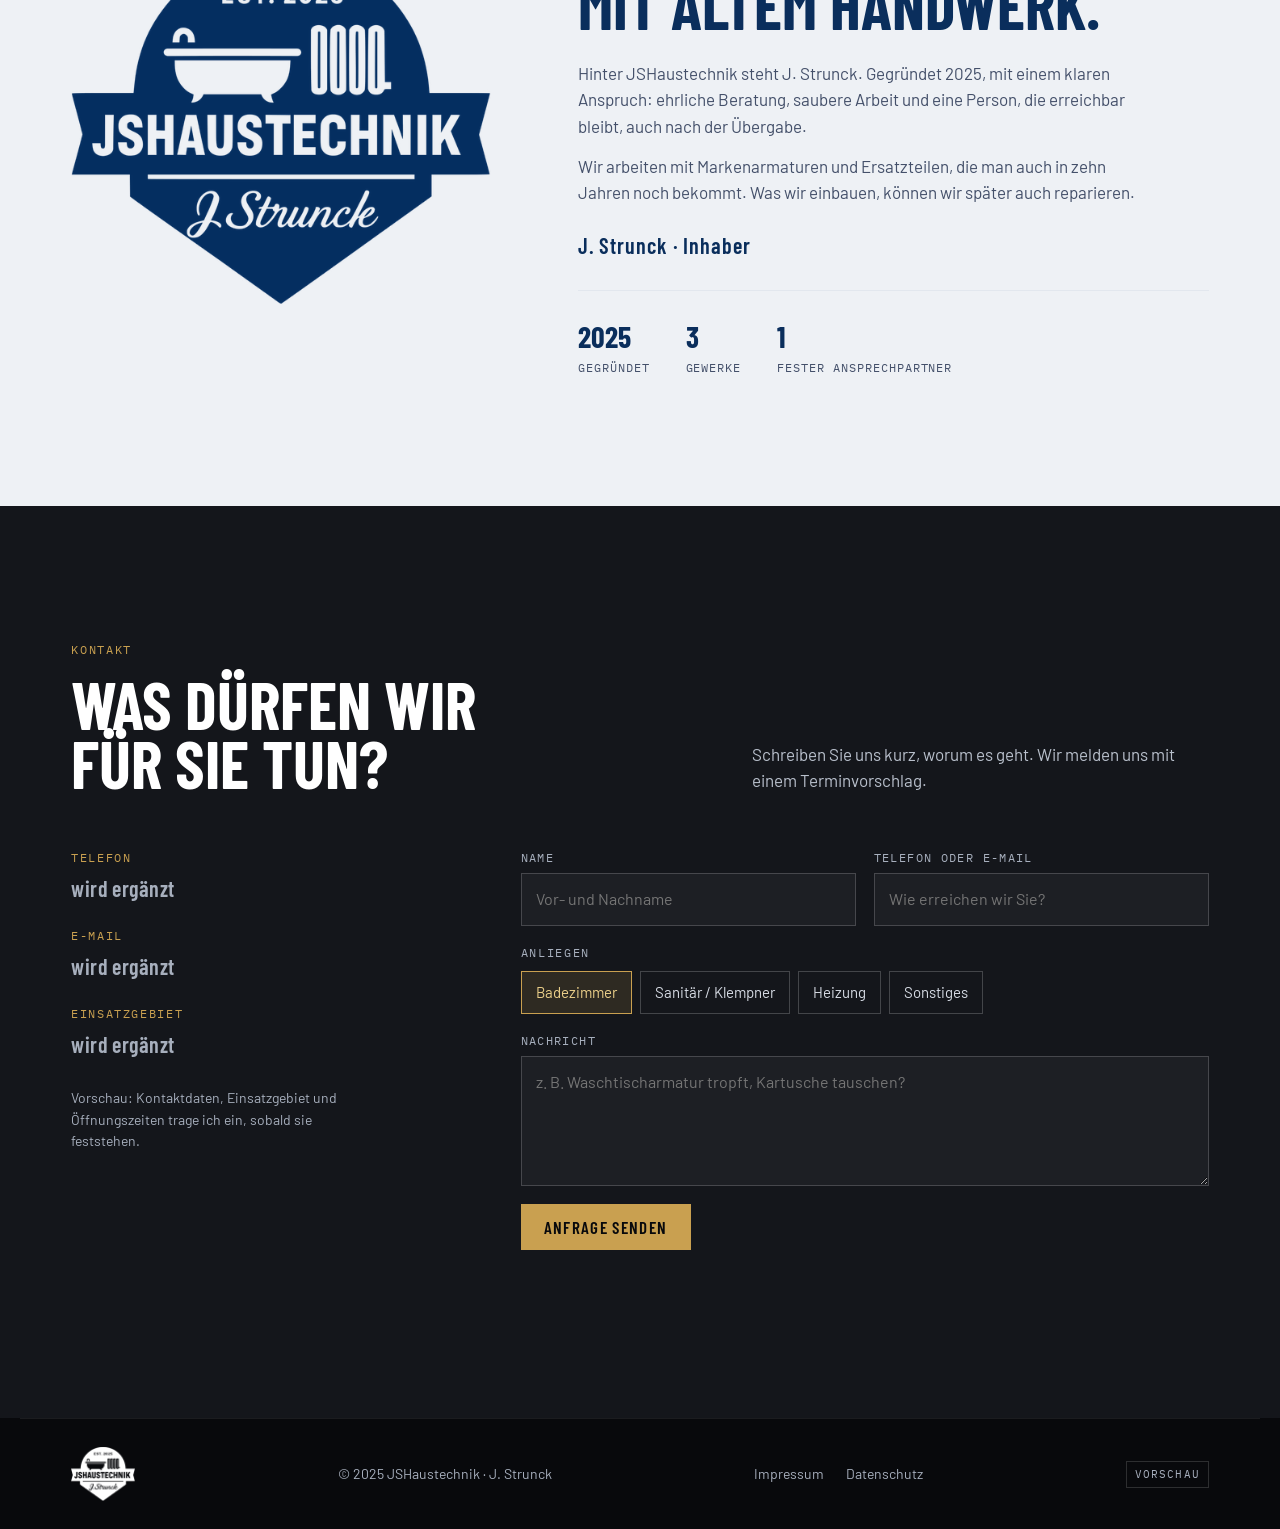
==== commit 3b983919: "JSHaustechnik: zweites Kapitel durch scrollgesteuertes Bad-Video ersetzen Collage, Badfoto und 3D-Dr" ====
--- a/jshaustechnik/index.html
+++ b/jshaustechnik/index.html
@@ -68,8 +68,8 @@
 .plabel span{color:var(--mist)}
 
 .caps{position:absolute;left:var(--gutter);top:50%;transform:translateY(-46%);width:min(460px,40vw);pointer-events:none}
-.cap{position:absolute;left:0;top:0;width:100%;transform:translateY(calc(-50% + 18px));opacity:0;transition:opacity .5s ease,transform .6s cubic-bezier(.2,.7,.2,1)}
-.cap.on{opacity:1;transform:translateY(-50%);pointer-events:auto}
+.cap{position:absolute;left:0;top:0;width:100%;transform:translateY(calc(-50% + 18px));opacity:0;filter:blur(4px);transition:opacity .2s cubic-bezier(.4,0,1,1),transform .2s cubic-bezier(.4,0,1,1),filter .2s cubic-bezier(.4,0,1,1)}
+.cap.on{opacity:1;transform:translateY(-50%);filter:blur(0);pointer-events:auto;transition:opacity .45s cubic-bezier(.2,.7,.2,1) .08s,transform .6s cubic-bezier(.2,.7,.2,1) .08s,filter .45s cubic-bezier(.2,.7,.2,1) .08s}
 .cap .eyebrow{color:var(--gold)}
 .cap h1,.cap h2{font-family:var(--f-display);font-weight:700;text-transform:uppercase;line-height:.92;letter-spacing:.01em;margin:.25em 0 .35em;text-wrap:balance}
 .cap h1{font-size:clamp(46px,6.4vw,96px)}
@@ -91,13 +91,12 @@
 .hint{position:absolute;left:50%;bottom:26px;transform:translateX(-50%);font-family:var(--f-mono);font-size:11.5px;letter-spacing:.14em;text-transform:uppercase;color:var(--mist);display:flex;flex-direction:column;align-items:center;gap:10px;transition:opacity .4s}
 .hint::after{content:"";width:1px;height:38px;background:linear-gradient(var(--gold),transparent);animation:drip 1.8s ease-in-out infinite}
 @keyframes drip{0%{transform:scaleY(0);transform-origin:top}50%{transform:scaleY(1);transform-origin:top}51%{transform-origin:bottom}100%{transform:scaleY(0);transform-origin:bottom}}
-.gallery{position:absolute;inset:0;background:#000;opacity:0;visibility:hidden;perspective:1300px;perspective-origin:62% 50%;overflow:hidden;pointer-events:none}
-.g-photo{position:absolute;left:0;top:0;background-size:100% 100%;opacity:0;will-change:transform,opacity}
-.g-shade{position:absolute;inset:0;background:linear-gradient(90deg,rgba(0,0,0,.82),rgba(0,0,0,.35) 42%,transparent 62%);opacity:0}
-.tile{position:absolute;left:0;top:0;background-size:cover;background-position:center;opacity:0;box-shadow:0 30px 80px rgba(0,0,0,.7);outline:1px solid rgba(236,208,138,.25);outline-offset:-1px;will-change:transform,opacity;backface-visibility:hidden}
-.finale{padding-top:28px;background:radial-gradient(ellipse 60% 70% at 50% 65%,rgba(0,0,0,.55),transparent 75%);position:absolute;left:50%;bottom:clamp(20px,5vh,56px);transform:translate(-50%,20px);width:min(720px,calc(100% - 2*var(--gutter)));text-align:center;opacity:0;transition:opacity .6s ease,transform .7s cubic-bezier(.2,.7,.2,1);pointer-events:none}
-.finale.on{opacity:1;transform:translate(-50%,0);pointer-events:auto}
-.finale .eyebrow{color:var(--gold-hi);text-shadow:0 1px 12px rgba(0,0,0,.8)}
+.film{position:absolute;inset:0;background:#000;opacity:0;visibility:hidden;pointer-events:none}
+.film canvas{position:absolute;inset:0;width:100%;height:100%;display:block}
+.film-shade{position:absolute;inset:0;background:linear-gradient(90deg,rgba(0,0,0,.78),rgba(0,0,0,.32) 40%,transparent 62%)}
+.finale{filter:blur(4px);padding-top:28px;background:radial-gradient(ellipse 60% 70% at 50% 65%,rgba(0,0,0,.55),transparent 75%);position:absolute;left:50%;bottom:clamp(20px,5vh,56px);transform:translate(-50%,20px);width:min(720px,calc(100% - 2*var(--gutter)));text-align:center;opacity:0;transition:opacity .6s ease,transform .7s cubic-bezier(.2,.7,.2,1);pointer-events:none}
+.finale.on{opacity:1;transform:translate(-50%,0);filter:blur(0);pointer-events:auto}
+.finale-logo{width:110px;height:auto;display:block;margin:0 auto 10px;filter:drop-shadow(0 4px 18px rgba(0,0,0,.6))}
 .finale h2{font-family:var(--f-display);font-weight:700;text-transform:uppercase;font-size:clamp(30px,4vw,52px);line-height:.95;margin:.2em 0 .5em;text-shadow:0 2px 24px rgba(0,0,0,.85)}
 .finale h2 em{font-style:normal;color:var(--gold-hi)}
 .finale .row{display:flex;flex-wrap:wrap;gap:12px;justify-content:center}
@@ -115,7 +114,8 @@
   .rail{top:96px;transform:none}
   .rail li span{display:none}
   .readout{display:none}
-  .g-shade{background:none}
+  .film-shade{background:linear-gradient(transparent 50%,rgba(0,0,0,.45))}
+  .finale-logo{width:84px}
   .finale h2{font-size:clamp(26px,8vw,38px)}
   .hint{display:none}
 }
@@ -197,7 +197,8 @@
 .foot a:hover{color:var(--gold-hi)}
 .preview-tag{font-family:var(--f-mono);font-size:11px;letter-spacing:.1em;text-transform:uppercase;border:1px solid rgba(255,255,255,.15);padding:4px 8px}
 
-@media (prefers-reduced-motion:reduce){html{scroll-behavior:auto}.cap,.hint::after{transition:none;animation:none}}
+@media (prefers-reduced-motion:reduce){html{scroll-behavior:auto}.hint::after{animation:none}.cap,.cap.on,.finale,.finale.on{filter:none;transition:opacity .2s linear}.cap:not(.on){transform:translateY(-50%)}.finale:not(.on){transform:translate(-50%,0)}}
+@media (prefers-reduced-motion:reduce) and (max-width:860px){.cap:not(.on){transform:none}}
 </style>
 </head>
 <body>
@@ -223,21 +224,9 @@
       <div class="vignette"></div>
       <div class="labels" id="labels" aria-hidden="true"></div>
 
-      <div class="gallery" id="gallery" aria-hidden="true">
-        <div class="g-photo" id="gphoto" style="background-image:url(img/bad.jpg)"></div>
-        <div class="g-shade" id="gshade"></div>
-        <div class="tile" style="background-image:url(img/tile-00.jpg)"></div>
-        <div class="tile" style="background-image:url(img/tile-01.jpg)"></div>
-        <div class="tile" style="background-image:url(img/tile-02.jpg)"></div>
-        <div class="tile" style="background-image:url(img/tile-03.jpg)"></div>
-        <div class="tile" style="background-image:url(img/tile-04.jpg)"></div>
-        <div class="tile" style="background-image:url(img/tile-05.jpg)"></div>
-        <div class="tile" style="background-image:url(img/tile-06.jpg)"></div>
-        <div class="tile" style="background-image:url(img/tile-07.jpg)"></div>
-        <div class="tile" style="background-image:url(img/tile-08.jpg)"></div>
-        <div class="tile" style="background-image:url(img/tile-09.jpg)"></div>
-        <div class="tile" style="background-image:url(img/tile-10.jpg)"></div>
-        <div class="tile" style="background-image:url(img/tile-11.jpg)"></div>
+      <div class="film" id="film" aria-hidden="true">
+        <canvas id="filmcv"></canvas>
+        <div class="film-shade" id="filmshade"></div>
       </div>
 
       <div class="caps">
@@ -264,8 +253,8 @@
         </div>
         <div class="cap" data-step="4">
           <span class="eyebrow">Schritt 5 · Planung</span>
-          <h2>Jedes Detail <em>geplant.</em></h2>
-          <p>Regendusche, beleuchtete Nische, Aufsatzbecken, LED-Sockel: Wir planen Ihr Bad Stück für Stück, bevor die erste Fliese verlegt wird.</p>
+          <h2>Ihr Bad entsteht <em>Schritt für Schritt.</em></h2>
+          <p>Wanne, Dusche, Waschtisch, Licht: Wir planen Ihr Bad als Ganzes und bauen es Gewerk für Gewerk auf.</p>
         </div>
         <div class="cap" data-step="5">
           <span class="eyebrow">Schritt 6 · Übergabe</span>
@@ -275,7 +264,7 @@
       </div>
 
       <div class="finale" id="finale">
-        <span class="eyebrow">JSHaustechnik · J. Strunck</span>
+        <img class="finale-logo" src="logo-white.png" alt="JSHaustechnik – J. Strunck">
         <h2>Ihr Bad. <em>Unser Handwerk.</em></h2>
         <div class="row"><a class="btn fill" href="#kontakt">Termin anfragen</a><a class="btn" href="#leistungen">Leistungen ansehen</a></div>
       </div>
@@ -286,7 +275,7 @@
           <li data-step="1"><span>Montage</span><i></i></li>
           <li data-step="2"><span>Prüfung</span><i></i></li>
           <li data-step="3"><span>Wasser</span><i></i></li>
-          <li data-step="4"><span>Details</span><i></i></li>
+          <li data-step="4"><span>Planung</span><i></i></li>
           <li data-step="5"><span>Ihr Bad</span><i></i></li>
           <li data-step="6"><span>Ankommen</span><i></i></li>
         </ol>
@@ -502,7 +491,7 @@
 var SPLIT = .46;
 function stepFor(P){
   if(P < SPLIT){ var p = P/SPLIT; return p < .2 ? 0 : p < .58 ? 1 : p < .72 ? 2 : 3; }
-  return P < .70 ? 4 : P < .875 ? 5 : 6;
+  return P < .72 ? 4 : P < .93 ? 5 : 6;
 }
 var finale = document.getElementById('finale');
 var curStep = 0;
@@ -786,203 +775,56 @@
 /* --- Camera framing --- */
 var W=1, H=1, aspect=1, tanV = Math.tan(T.MathUtils.degToRad(16));
 /* =========================================================
-   Chapter 2: collage tiles fly in on black, settle into the
-   finished bathroom photo, then the camera rises above the
-   bathtub and looks straight down onto the floating logo.
+   Chapter 2: the bathroom film, scrubbed frame by frame with
+   the scroll position, forwards and backwards.
    ========================================================= */
-var gallery = document.getElementById('gallery'), gphoto = document.getElementById('gphoto'), gshade = document.getElementById('gshade');
-var readout = document.getElementById('readout');
-var tiles = [].slice.call(document.querySelectorAll('.tile'));
-var IMG_W = 1374, IMG_H = 1145, COL_W = 1536, COL_H = 1024;
-var SRC_COLS = [[0,379],[385,776],[782,1161],[1171,1536]], SRC_ROWS = [[0,382],[388,721],[728,1024]];
-/* where each collage tile belongs in the finished bathroom photo (px in the photo) */
-var TARGETS = [
-  [20,545,745,945],   /* Badewanne */
-  [735,135,985,680],  /* Dusche */
-  [1045,330,1374,620],/* Aufsatzbecken */
-  [1120,840,1374,1145],/* WC */
-  [255,495,470,610],  /* Wannenarmatur */
-  [850,140,1010,330], /* Regenbrause */
-  [1140,40,1374,440], /* Spiegel */
-  [430,700,1120,1000],/* LED-Boden */
-  [250,0,1020,130],   /* Decke */
-  [735,260,810,350],  /* Nische */
-  [90,450,510,540],   /* Ablage */
-  [0,140,140,900]     /* Pflanze */
-];
-var tileRnd = tiles.map(function(_, i){ var r = rng(100+i); return {x:(r()-.5)*1.7, y:(r()-.5)*1.5, z:1500+r()*2400, rx:(r()-.5)*80, ry:(r()-.5)*100, rz:(r()-.5)*50}; });
-tiles.forEach(function(el, i){ var t = TARGETS[i]; el.style.zIndex = 100 - Math.round((t[2]-t[0])*(t[3]-t[1])/10000); });
-var lay = {cells:[], targets:[], zoom:[0,0]};
-function layoutGallery(){
-  var narrow = W <= 860, ax0, ax1, ay0, ay1;
-  if(narrow){ ax0 = 16; ax1 = W-16; ay0 = 84; ay1 = H*.56; }
-  else { ax0 = W*.42; ax1 = W - 170; ay0 = 96; ay1 = H - 70; }
-  var cw = Math.min(ax1-ax0, (ay1-ay0)*COL_W/COL_H), ch = cw*COL_H/COL_W;
-  var cx = ax0 + (ax1-ax0-cw)/2, cy = ay0 + (ay1-ay0-ch)/2;
-  var s = Math.max(W/IMG_W, H/IMG_H), ox = (W-IMG_W*s)/2, oy = (H-IMG_H*s)/2;
-  lay.cells = []; lay.targets = [];
-  SRC_ROWS.forEach(function(r){ SRC_COLS.forEach(function(c){
-    lay.cells.push({x:cx + c[0]/COL_W*cw, y:cy + r[0]/COL_H*ch, w:(c[1]-c[0])/COL_W*cw, h:(r[1]-r[0])/COL_H*ch});
-  }); });
-  TARGETS.forEach(function(t){ lay.targets.push({x:ox+t[0]*s, y:oy+t[1]*s, w:(t[2]-t[0])*s, h:(t[3]-t[1])*s}); });
-  gphoto.style.left = ox+'px'; gphoto.style.top = oy+'px'; gphoto.style.width = IMG_W*s+'px'; gphoto.style.height = IMG_H*s+'px';
-  gphoto.style.transformOrigin = (400*s)+'px '+(700*s)+'px';
-}
-function updateGallery(P){
-  var go = smooth(SPLIT-.005, SPLIT+.045, P) * (1 - smooth(.885, .925, P));
-  gallery.style.opacity = go.toFixed(3);
-  gallery.style.visibility = go > .001 ? 'visible' : 'hidden';
-  if(go <= .001) return;
-  var q = clamp((P-.49)/.17, 0, 1), r = clamp((P-.70)/.10, 0, 1);
-  var fade = 1 - smooth(.775, .815, P);
-  tiles.forEach(function(el, i){
-    var a = ease(clamp((q - i*.04)/.52, 0, 1)), b = ease(clamp((r - i*.03)/.6, 0, 1));
-    var c = lay.cells[i], t = lay.targets[i], R = tileRnd[i], inv = 1-a;
-    el.style.left = lerp(c.x,t.x,b).toFixed(1)+'px'; el.style.top = lerp(c.y,t.y,b).toFixed(1)+'px';
-    el.style.width = lerp(c.w,t.w,b).toFixed(1)+'px'; el.style.height = lerp(c.h,t.h,b).toFixed(1)+'px';
-    el.style.transform = inv > .0005 ? 'translate3d('+(R.x*W*inv).toFixed(1)+'px,'+(R.y*H*inv).toFixed(1)+'px,'+(-R.z*inv).toFixed(1)+'px) rotateX('+(R.rx*inv).toFixed(2)+'deg) rotateY('+(R.ry*inv).toFixed(2)+'deg) rotateZ('+(R.rz*inv).toFixed(2)+'deg)' : 'none';
-    el.style.opacity = (smooth(0, .3, a) * fade).toFixed(3);
-  });
-  var ph = smooth(.76, .81, P);
-  gphoto.style.opacity = ph.toFixed(3);
-  gshade.style.opacity = (ph * (1 - smooth(.855, .88, P))).toFixed(3);
-  gphoto.style.transform = 'scale(' + (1 + ease(clamp((P-.855)/.075, 0, 1))*1.9).toFixed(4) + ')';
-}
-
-/* --- Scene B: bathtub from above --- */
-var sceneB = new T.Scene();
-sceneB.background = new T.Color(0x050405);
-sceneB.fog = new T.Fog(0x050405, 12, 26);
-sceneB.environment = scene.environment;
-sceneB.add(new T.HemisphereLight(0xffe2b8, 0x0c0703, .45));
-var keyB = new T.DirectionalLight(0xfff1dc, .8); keyB.position.set(2,10,4); sceneB.add(keyB);
-var camB = new T.PerspectiveCamera(40, 1, .1, 60);
-
-function marbleTex(size, seed, rep){
-  var c = document.createElement('canvas');
-  paintMarble(c, size, size, seed, '#060607', '#16171a');
-  var t = new T.CanvasTexture(c); t.encoding = T.sRGBEncoding; t.wrapS = t.wrapT = T.RepeatWrapping; t.repeat.set(rep, rep);
-  t.anisotropy = renderer.capabilities.getMaxAnisotropy();
-  return t;
-}
-var floorB = new T.Mesh(new T.PlaneGeometry(40,40), new T.MeshStandardMaterial({map:marbleTex(1024, 33, 4), roughness:.16, metalness:0, envMapIntensity:.5}));
-floorB.rotation.x = -Math.PI/2; floorB.position.y = -.62; sceneB.add(floorB);
-
-function rrect(w, h, r){
-  var s = new T.Shape(), x = -w/2, y = -h/2;
-  s.moveTo(x+r, y); s.lineTo(x+w-r, y); s.quadraticCurveTo(x+w, y, x+w, y+r); s.lineTo(x+w, y+h-r); s.quadraticCurveTo(x+w, y+h, x+w-r, y+h);
-  s.lineTo(x+r, y+h); s.quadraticCurveTo(x, y+h, x, y+h-r); s.lineTo(x, y+r); s.quadraticCurveTo(x, y, x+r, y);
-  return s;
-}
-function flat(geo){ geo.rotateX(-Math.PI/2); return geo; }
-var TUB_O = [4.3, 2.5, .4], TUB_I = [3.8, 2.0, .78], DECK = [5.4, 3.4];
-var deckShape = rrect(DECK[0], DECK[1], .04); deckShape.holes.push(rrect(TUB_O[0]-.02, TUB_O[1]-.02, TUB_O[2]));
-var deckTex = marbleTex(1024, 44, .2);
-var deck = new T.Mesh(flat(new T.ExtrudeGeometry(deckShape, {depth:.58, bevelEnabled:false, curveSegments:24})), new T.MeshStandardMaterial({map:deckTex, roughness:.18, envMapIntensity:.7}));
-deck.position.y = -.6; sceneB.add(deck);
-var rimShape = rrect(TUB_O[0], TUB_O[1], TUB_O[2]); rimShape.holes.push(rrect(TUB_I[0], TUB_I[1], TUB_I[2]));
-var rim = new T.Mesh(flat(new T.ExtrudeGeometry(rimShape, {depth:.04, bevelEnabled:true, bevelThickness:.02, bevelSize:.02, bevelSegments:3, curveSegments:32})), M.ceramic);
-rim.position.y = -.02; sceneB.add(rim);
-var basinMat = M.ceramic.clone(); basinMat.side = T.BackSide;
-var basin = new T.Mesh(flat(new T.ExtrudeGeometry(rrect(TUB_I[0], TUB_I[1], TUB_I[2]), {depth:.56, bevelEnabled:false, curveSegments:32})), basinMat);
-basin.position.y = -.56; sceneB.add(basin);
-
-var waterB = new T.ShaderMaterial({
-  transparent:true, depthWrite:false,
-  uniforms:{uTime:{value:0}},
-  vertexShader:'varying vec2 vP; void main(){ vP=position.xy; gl_Position=projectionMatrix*modelViewMatrix*vec4(position,1.0); }',
-  fragmentShader:[
-    'uniform float uTime; varying vec2 vP;',
-    'void main(){',
-    ' vec2 q=vec2(vP.x*.62, vP.y); float d=length(q);',
-    ' float rip=sin(d*24.0 - uTime*2.4)*0.5+0.5; rip*=smoothstep(1.25,0.55,d);',
-    ' float c1=sin(vP.x*8.0+uTime*1.2+sin(vP.y*6.0+uTime*.8))*sin(vP.y*9.0-uTime*1.05+sin(vP.x*5.0-uTime*.6));',
-    ' float caust=pow(abs(c1),3.0)*0.35;',
-    ' vec3 deep=vec3(0.30,0.62,0.66), light=vec3(0.74,0.92,0.92);',
-    ' vec3 col=mix(deep,light,0.35+0.35*rip)+caust*0.45+vec3(1.0,0.78,0.45)*0.06;',
-    ' gl_FragColor=vec4(col,0.70+0.15*rip); }'
-  ].join('\n')
-});
-var waterMesh = new T.Mesh(new T.ShapeGeometry(rrect(TUB_I[0]-.02, TUB_I[1]-.02, TUB_I[2]-.01), 32), waterB);
-waterMesh.rotation.x = -Math.PI/2; waterMesh.position.y = -.15; sceneB.add(waterMesh);
-
-/* LED glow around the deck plinth */
-var glowCv = document.createElement('canvas'); glowCv.width = 740; glowCv.height = 540;
-(function(c){ c.shadowColor='rgba(255,186,90,1)'; c.strokeStyle='rgba(255,206,130,1)';
-  for(var k=0;k<3;k++){ c.shadowBlur = 30+k*25; c.lineWidth = 8; c.strokeRect(100,100,540,340); } })(glowCv.getContext('2d'));
-var glowTex = new T.CanvasTexture(glowCv);
-var glow = new T.Mesh(flat(new T.PlaneGeometry(7.4,5.4)), new T.MeshBasicMaterial({map:glowTex, transparent:true, blending:T.AdditiveBlending, depthWrite:false, toneMapped:false, opacity:.9}));
-glow.position.y = -.615; sceneB.add(glow);
-
-/* gold tub filler + headrests + candles */
-var filler = new T.Group();
-var fb = new T.Mesh(new T.BoxGeometry(.95,.05,.2), M.gold); fb.position.y = .025; filler.add(fb);
-var sp = new T.Mesh(new T.BoxGeometry(.16,.07,.42), M.gold); sp.position.set(0,.09,.12); filler.add(sp);
-[-.32,.32].forEach(function(x){ var h = cyl(.045,.045,.14,M.gold,20); h.position.set(x,.05,0); filler.add(h); var lv = new T.Mesh(new T.BoxGeometry(.05,.03,.16), M.gold); lv.position.set(x,.2,.04); filler.add(lv); });
-var hs = cyl(.035,.035,.32,M.gold,16); hs.rotation.z = Math.PI/2; hs.position.set(.62,.06,0); filler.add(hs);
-filler.position.set(0,0,-1.42); sceneB.add(filler);
-var cushionMat = std({color:0x141416, metalness:0, roughness:.6});
-[-1, 1].forEach(function(s){
-  var c = new T.Mesh(new T.ExtrudeGeometry(rrect(.28,.75,.12), {depth:.08, bevelEnabled:true, bevelThickness:.04, bevelSize:.04, bevelSegments:4}), cushionMat);
-  c.geometry.rotateX(-Math.PI/2); c.position.set(s*1.78, .02, 0); sceneB.add(c);
-});
-var waxMat = std({color:0xf4ead8, metalness:0, roughness:.7}); waxMat.emissive = col(0x3a2410);
-var flameMat = new T.MeshBasicMaterial({color:0xffc46b, toneMapped:false});
-var flames = [];
-[[-2.3,-1.35,.16],[-2.05,-1.45,.11],[2.3,1.38,.14],[-2.32,1.35,.1]].forEach(function(c){
-  var cd = cyl(.07,.07,c[2],waxMat,20); cd.position.set(c[0],0,c[1]); sceneB.add(cd);
-  var fl = new T.Mesh(new T.SphereGeometry(.03,10,8), flameMat); fl.scale.set(1,1.8,1); fl.position.set(c[0],c[2]+.05,c[1]); sceneB.add(fl); flames.push(fl);
-});
-var candleLight = new T.PointLight(0xffb060, .9, 5, 2); candleLight.position.set(-2.2,.5,-1.4); sceneB.add(candleLight);
-var candleLight2 = new T.PointLight(0xffb060, .6, 4, 2); candleLight2.position.set(2.3,.5,1.4); sceneB.add(candleLight2);
-
-/* floating logo */
-var logoGroup = new T.Group(); sceneB.add(logoGroup);
-var LOGO_W = 1.8, LOGO_H = LOGO_W*864/1024;
-var shCv = document.createElement('canvas'); shCv.width = shCv.height = 128;
-(function(c){ var g = c.createRadialGradient(64,64,4,64,64,64); g.addColorStop(0,'rgba(0,30,60,.55)'); g.addColorStop(1,'rgba(0,30,60,0)'); c.fillStyle = g; c.fillRect(0,0,128,128); })(shCv.getContext('2d'));
-var logoShadow = new T.Mesh(new T.PlaneGeometry(LOGO_W*1.25, LOGO_H*1.25), new T.MeshBasicMaterial({map:new T.CanvasTexture(shCv), transparent:true, depthWrite:false}));
-logoShadow.rotation.x = -Math.PI/2; logoShadow.position.set(.04,-.145,.06); logoGroup.add(logoShadow);
-var logoMat = new T.MeshBasicMaterial({transparent:true, toneMapped:false, opacity:0});
-var logoMesh = new T.Mesh(new T.PlaneGeometry(LOGO_W, LOGO_H), logoMat); logoGroup.add(logoMesh);
-new T.TextureLoader().load('img/logo-badge.png', function(tx){ tx.encoding = T.sRGBEncoding; tx.anisotropy = renderer.capabilities.getMaxAnisotropy(); logoMat.map = tx; logoMat.opacity = 1; logoMat.needsUpdate = true; });
-
-/* foam specks circling slowly */
-var FOAM = 160, foamPos = new Float32Array(FOAM*3), foamSeed = [], fr = rng(77);
-for(var f=0; f<FOAM; f++) foamSeed.push([fr()*Math.PI*2, .45+fr()*.55, (.05+fr()*.12)*(fr()<.5?-1:1)]);
-var foamGeo = new T.BufferGeometry(); foamGeo.setAttribute('position', new T.BufferAttribute(foamPos, 3));
-var foam = new T.Points(foamGeo, new T.PointsMaterial({color:0xffffff, size:.028, transparent:true, opacity:.55, depthWrite:false})); sceneB.add(foam);
-
-var azF = 0, dF = 5, tgtB = new V3(0,-.15,0), lookB = new V3();
-function fitB(){
-  camB.aspect = aspect; camB.updateProjectionMatrix();
-  var tv = Math.tan(T.MathUtils.degToRad(20));
-  var portrait = aspect < .9;
-  azF = portrait ? Math.PI/2 : 0;
-  logoGroup.rotation.y = azF;
-  dF = portrait ? Math.max(2.3/tv, 1.35/(tv*aspect)) : Math.max(2.35/tv, 1.6/(tv*aspect));
-  var off = portrait ? .5 : .62;
-  tgtB.set(Math.sin(azF)*off, -.15, Math.cos(azF)*off);
-}
-function updateB(P){
-  var e = ease(clamp((P-.885)/.1, 0, 1));
-  var az = lerp(.5, azF, e) + (reduce ? 0 : (1-e)*Math.sin(time*.2)*.04);
-  var el = lerp(.34, Math.PI/2 - .0006, e), d = lerp(8.6, dF, e);
-  lookB.set(0,-.15,0).lerp(tgtB, e);
-  camB.position.set(lookB.x + Math.sin(az)*Math.cos(el)*d, lookB.y + Math.sin(el)*d, lookB.z + Math.cos(az)*Math.cos(el)*d);
-  camB.lookAt(lookB);
-  waterB.uniforms.uTime.value = time;
-  logoGroup.position.y = reduce ? 0 : Math.sin(time*1.1)*.008;
-  logoMesh.rotation.set(-Math.PI/2, 0, reduce ? 0 : Math.sin(time*.45)*.025);
-  logoMesh.position.y = -.12;
-  for(var k=0;k<FOAM;k++){
-    var s = foamSeed[k], a = s[0] + time*s[2];
-    foamPos[k*3] = Math.cos(a)*s[1]*1.75; foamPos[k*3+1] = -.145; foamPos[k*3+2] = Math.sin(a)*s[1]*.88;
-  }
-  foamGeo.attributes.position.needsUpdate = true;
-  var fl = reduce ? 1 : .85 + Math.sin(time*13)*.08 + Math.sin(time*7.3)*.07;
-  candleLight.intensity = .9*fl; candleLight2.intensity = .6*fl;
-  flames.forEach(function(m, i){ m.scale.y = 1.8*(reduce ? 1 : .9 + Math.sin(time*11 + i*2)*.12); });
+var film = document.getElementById('film'), filmCv = document.getElementById('filmcv'), filmShade = document.getElementById('filmshade');
+var fctx = filmCv.getContext('2d');
+var FRAME_SRC = ["img/frames/f001.webp","img/frames/f002.webp","img/frames/f003.webp","img/frames/f004.webp","img/frames/f005.webp","img/frames/f006.webp","img/frames/f007.webp","img/frames/f008.webp","img/frames/f009.webp","img/frames/f010.webp","img/frames/f011.webp","img/frames/f012.webp","img/frames/f013.webp","img/frames/f014.webp","img/frames/f015.webp","img/frames/f016.webp","img/frames/f017.webp","img/frames/f018.webp","img/frames/f019.webp","img/frames/f020.webp","img/frames/f021.webp","img/frames/f022.webp","img/frames/f023.webp","img/frames/f024.webp","img/frames/f025.webp","img/frames/f026.webp","img/frames/f027.webp","img/frames/f028.webp","img/frames/f029.webp","img/frames/f030.webp","img/frames/f031.webp","img/frames/f032.webp","img/frames/f033.webp","img/frames/f034.webp","img/frames/f035.webp","img/frames/f036.webp","img/frames/f037.webp","img/frames/f038.webp","img/frames/f039.webp","img/frames/f040.webp","img/frames/f041.webp","img/frames/f042.webp","img/frames/f043.webp","img/frames/f044.webp","img/frames/f045.webp","img/frames/f046.webp","img/frames/f047.webp","img/frames/f048.webp","img/frames/f049.webp","img/frames/f050.webp","img/frames/f051.webp","img/frames/f052.webp","img/frames/f053.webp","img/frames/f054.webp","img/frames/f055.webp","img/frames/f056.webp","img/frames/f057.webp","img/frames/f058.webp","img/frames/f059.webp","img/frames/f060.webp","img/frames/f061.webp","img/frames/f062.webp","img/frames/f063.webp","img/frames/f064.webp","img/frames/f065.webp","img/frames/f066.webp","img/frames/f067.webp","img/frames/f068.webp","img/frames/f069.webp","img/frames/f070.webp","img/frames/f071.webp","img/frames/f072.webp","img/frames/f073.webp","img/frames/f074.webp","img/frames/f075.webp","img/frames/f076.webp","img/frames/f077.webp","img/frames/f078.webp","img/frames/f079.webp","img/frames/f080.webp","img/frames/f081.webp","img/frames/f082.webp","img/frames/f083.webp","img/frames/f084.webp","img/frames/f085.webp","img/frames/f086.webp","img/frames/f087.webp","img/frames/f088.webp","img/frames/f089.webp","img/frames/f090.webp"];
+var FN = FRAME_SRC.length, FW = 880, FH = 732;
+var frameImgs = new Array(FN), lastDrawn = -1, filmStarted = false;
+function loadFilm(){
+  if(filmStarted) return; filmStarted = true;
+  /* first + last frame, then coarse-to-fine so scrubbing works before every frame has arrived */
+  var order = [0, FN-1], seen = {0:1}; seen[FN-1] = 1;
+  [32,16,8,4,2,1].forEach(function(st){ for(var i=0;i<FN;i+=st) if(!seen[i]){ seen[i]=1; order.push(i); } });
+  order.forEach(function(i){ var im = new Image(); im.decoding = 'async'; im.onload = function(){ frameImgs[i] = im; lastDrawn = -1; }; im.src = FRAME_SRC[i]; });
+}
+if(document.readyState === 'complete') setTimeout(loadFilm, 200); else window.addEventListener('load', function(){ setTimeout(loadFilm, 200); });
+function nearestFrame(i){
+  for(var d=0; d<FN; d++){ if(frameImgs[i-d]) return frameImgs[i-d]; if(frameImgs[i+d]) return frameImgs[i+d]; }
+  return null;
+}
+function sizeFilm(){
+  var dpr = Math.min(window.devicePixelRatio||1, 2);
+  filmCv.width = Math.round(W*dpr); filmCv.height = Math.round(H*dpr); lastDrawn = -1;
+}
+function drawCover(img, alpha){
+  var cw = filmCv.width, ch = filmCv.height, s = Math.max(cw/FW, ch/FH), dw = FW*s, dh = FH*s;
+  var fx = W <= 860 ? .36 : .5;  /* phones: keep the tub (left third of the film) in view */
+  fctx.globalAlpha = alpha;
+  fctx.drawImage(img, (cw-dw)*fx, (ch-dh)/2, dw, dh);
+}
+function drawFilm(pos){
+  if(Math.abs(pos - lastDrawn) < .004) return;
+  var i0 = Math.floor(pos), fr = pos - i0, a = frameImgs[i0] || nearestFrame(i0), b = frameImgs[Math.min(i0+1, FN-1)];
+  if(!a) return;
+  lastDrawn = pos;
+  drawCover(a, 1);
+  if(b && fr > .01 && b !== a) drawCover(b, fr);  /* blend neighbours: smooth even between frames */
+  fctx.globalAlpha = 1;
+}
+function updateFilm(P){
+  if(P > .2) loadFilm();
+  var t = smooth(SPLIT-.005, SPLIT+.04, P);
+  film.style.opacity = t.toFixed(3);
+  film.style.visibility = t > .001 ? 'visible' : 'hidden';
+  if(t <= .001) return;
+  var settle = 1 - t;  /* enter: slight zoom-out + focus pull, gone once the film is fully in */
+  film.style.transform = reduce || settle < .001 ? 'none' : 'scale(' + (1 + settle*.06).toFixed(4) + ')';
+  film.style.filter = reduce || settle < .01 ? 'none' : 'blur(' + (settle*8).toFixed(1) + 'px)';
+  drawFilm(clamp((P-.50)/(.94-.50), 0, 1) * (FN-1));
+  filmShade.style.opacity = (1 - smooth(.915, .945, P)*.75).toFixed(3);
 }
 
 var frames = {ex:{c:new V3(1.3,.95,0), hh:7.6, hw:3.4}, as:{c:new V3(1.65,1.55,0), hh:2.9, hw:3.4}};
@@ -1001,7 +843,7 @@
   renderer.setSize(W, H, false);
   camera.aspect = aspect; camera.updateProjectionMatrix();
   fEx = fit(frames.ex); fAs = fit(frames.as);
-  fitB(); layoutGallery();
+  sizeFilm();
   paintMarble(marbleCanvas, Math.round(W), Math.round(H), 7, '#07080b', '#17191e');
   readScroll();
 }
@@ -1028,7 +870,7 @@
   setStep(stepFor(P));
   hint.style.opacity = P < .015 ? 1 : 0;
   readout.style.opacity = P < SPLIT ? 1 : 0;
-  updateGallery(P);
+  updateFilm(P);
 
   /* parts */
   var placed = 0;
@@ -1096,7 +938,6 @@
   });
 
   if(P < SPLIT + .05) renderer.render(scene, camera);
-  else if(P > .875){ updateB(P); renderer.render(sceneB, camB); }
 }
 resize();
 frame();
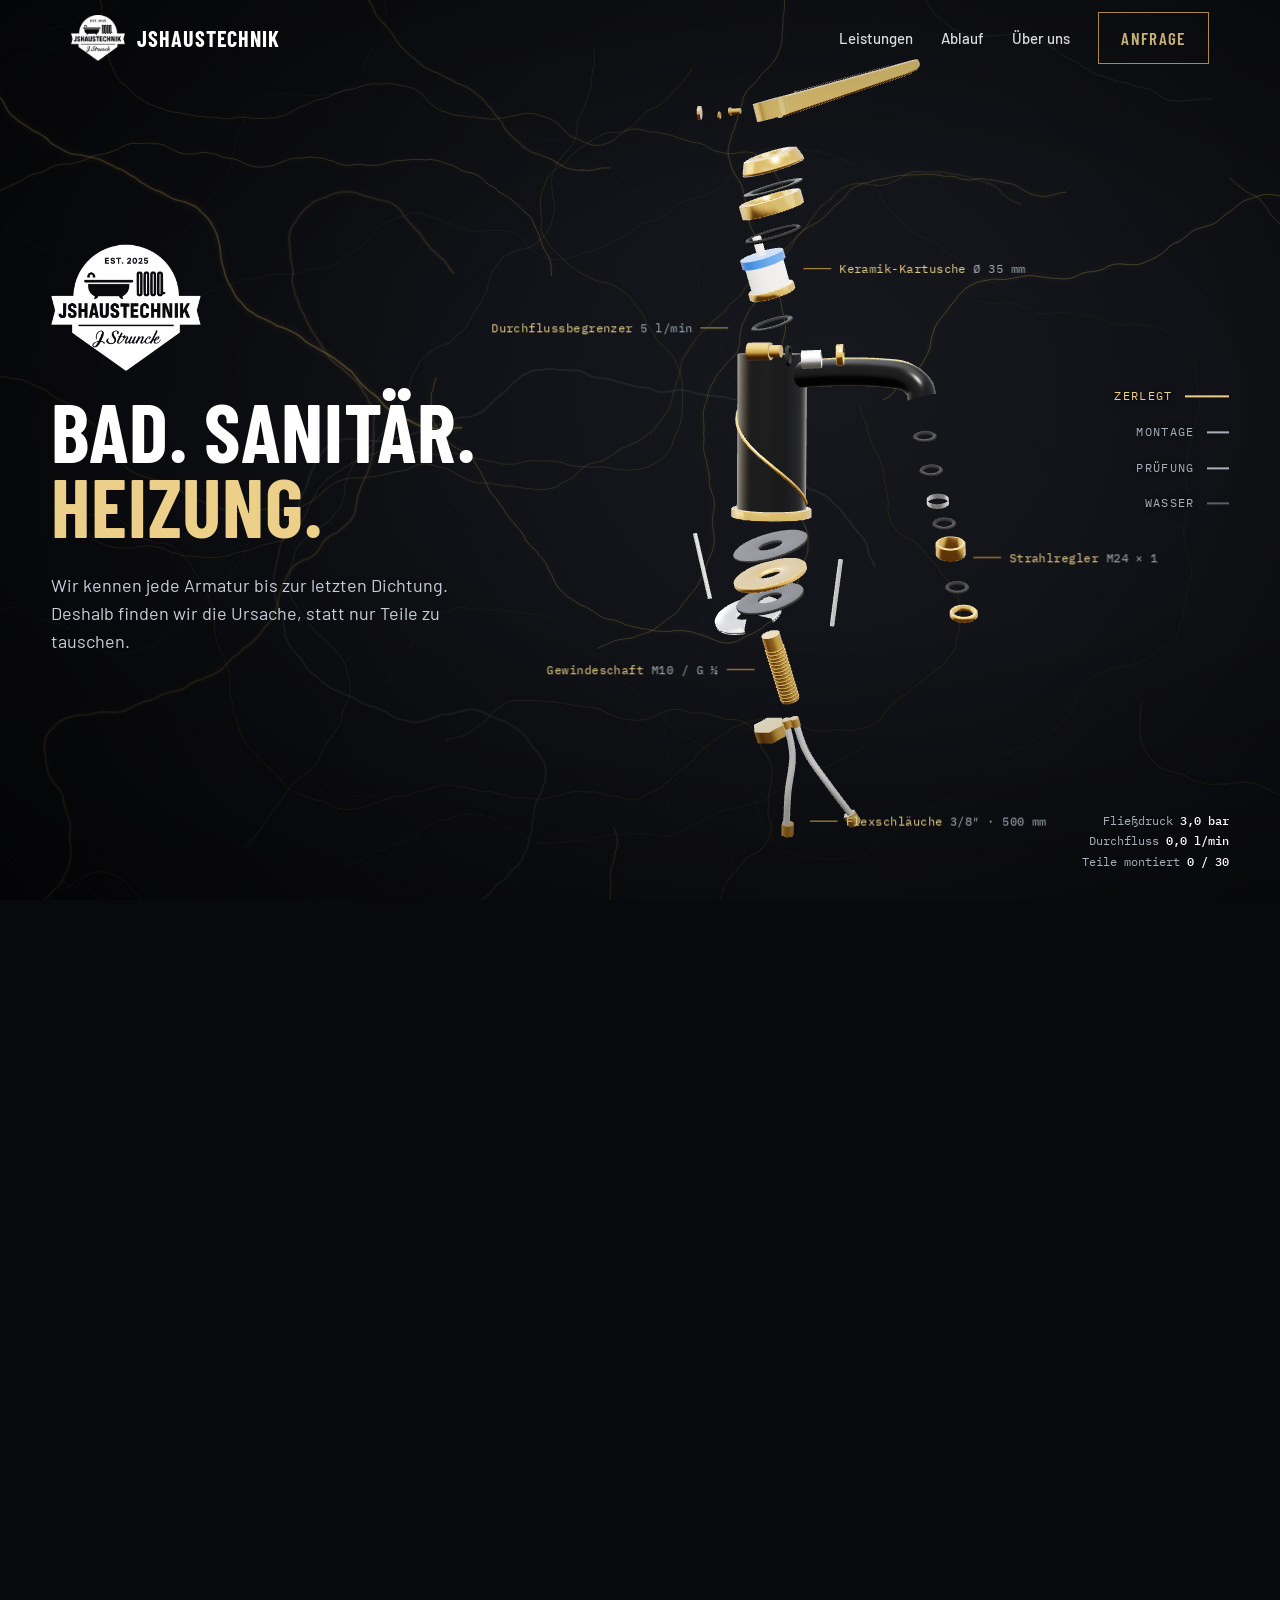
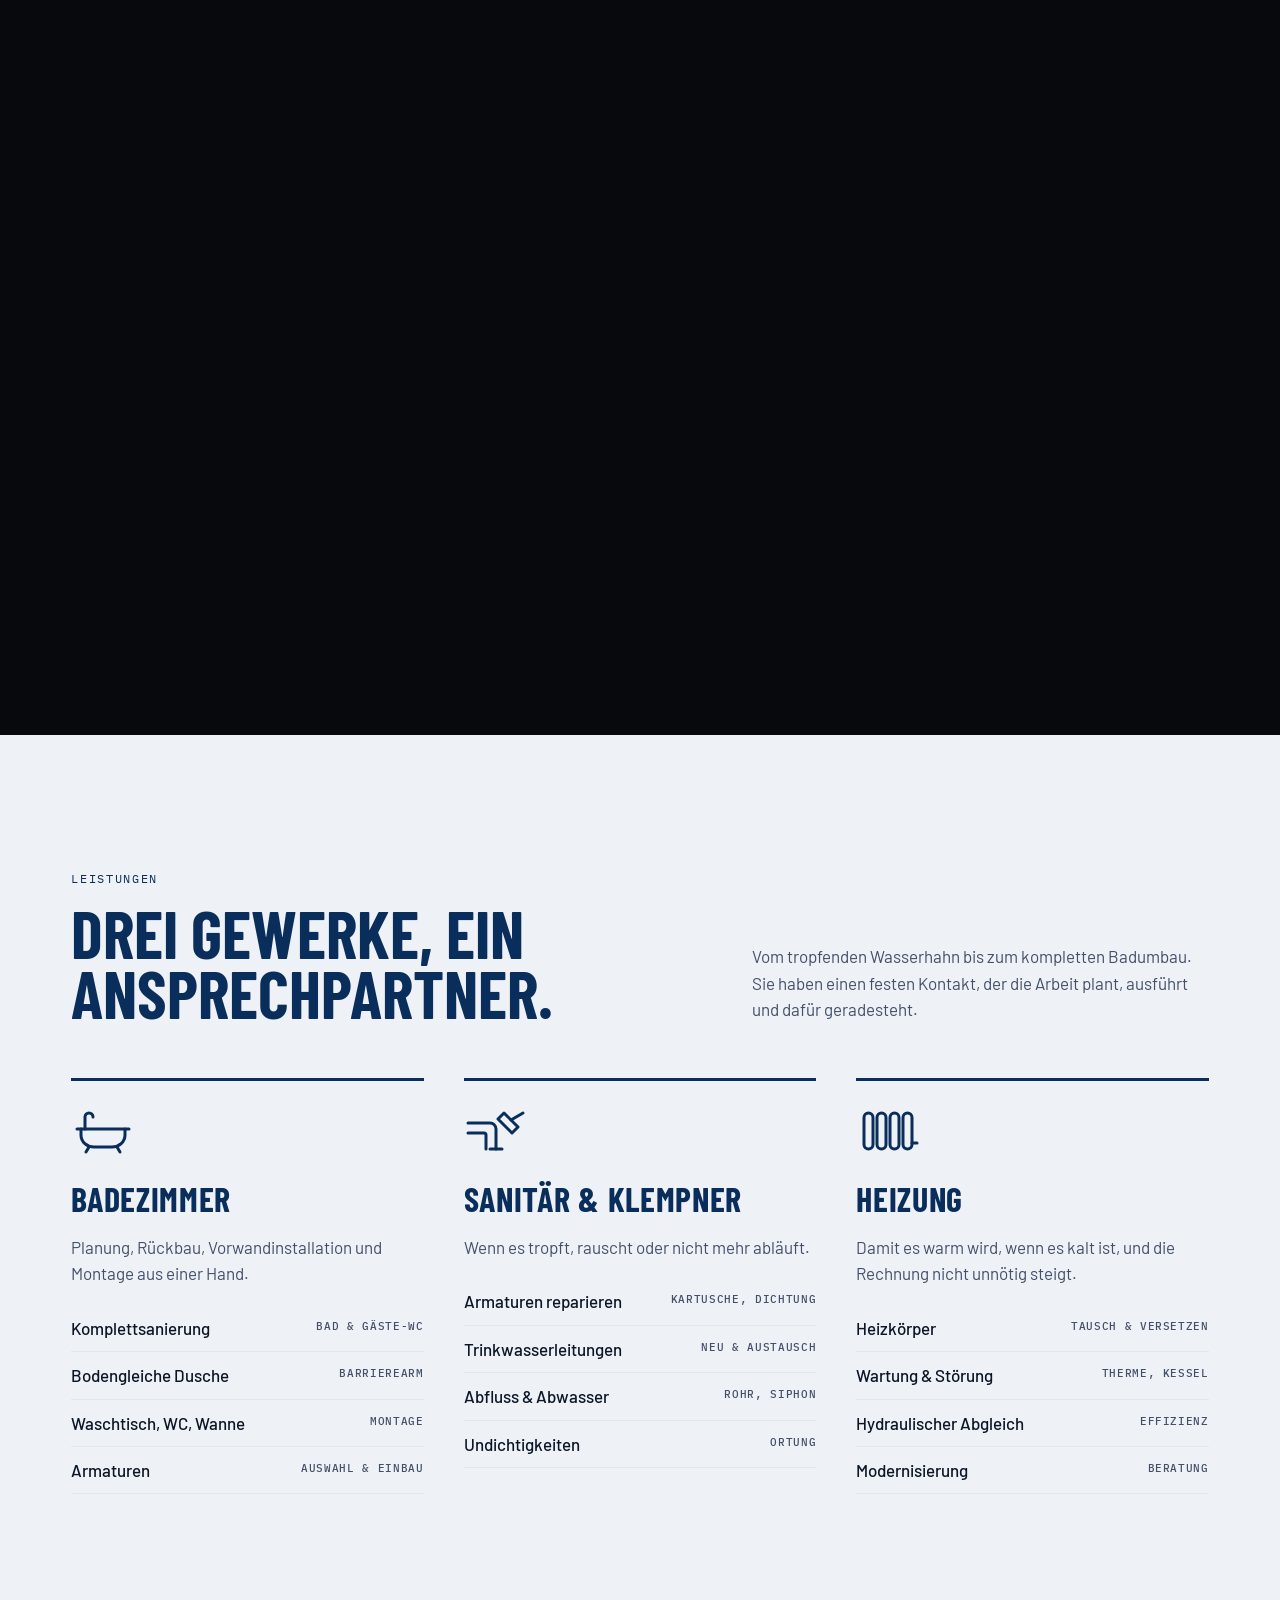
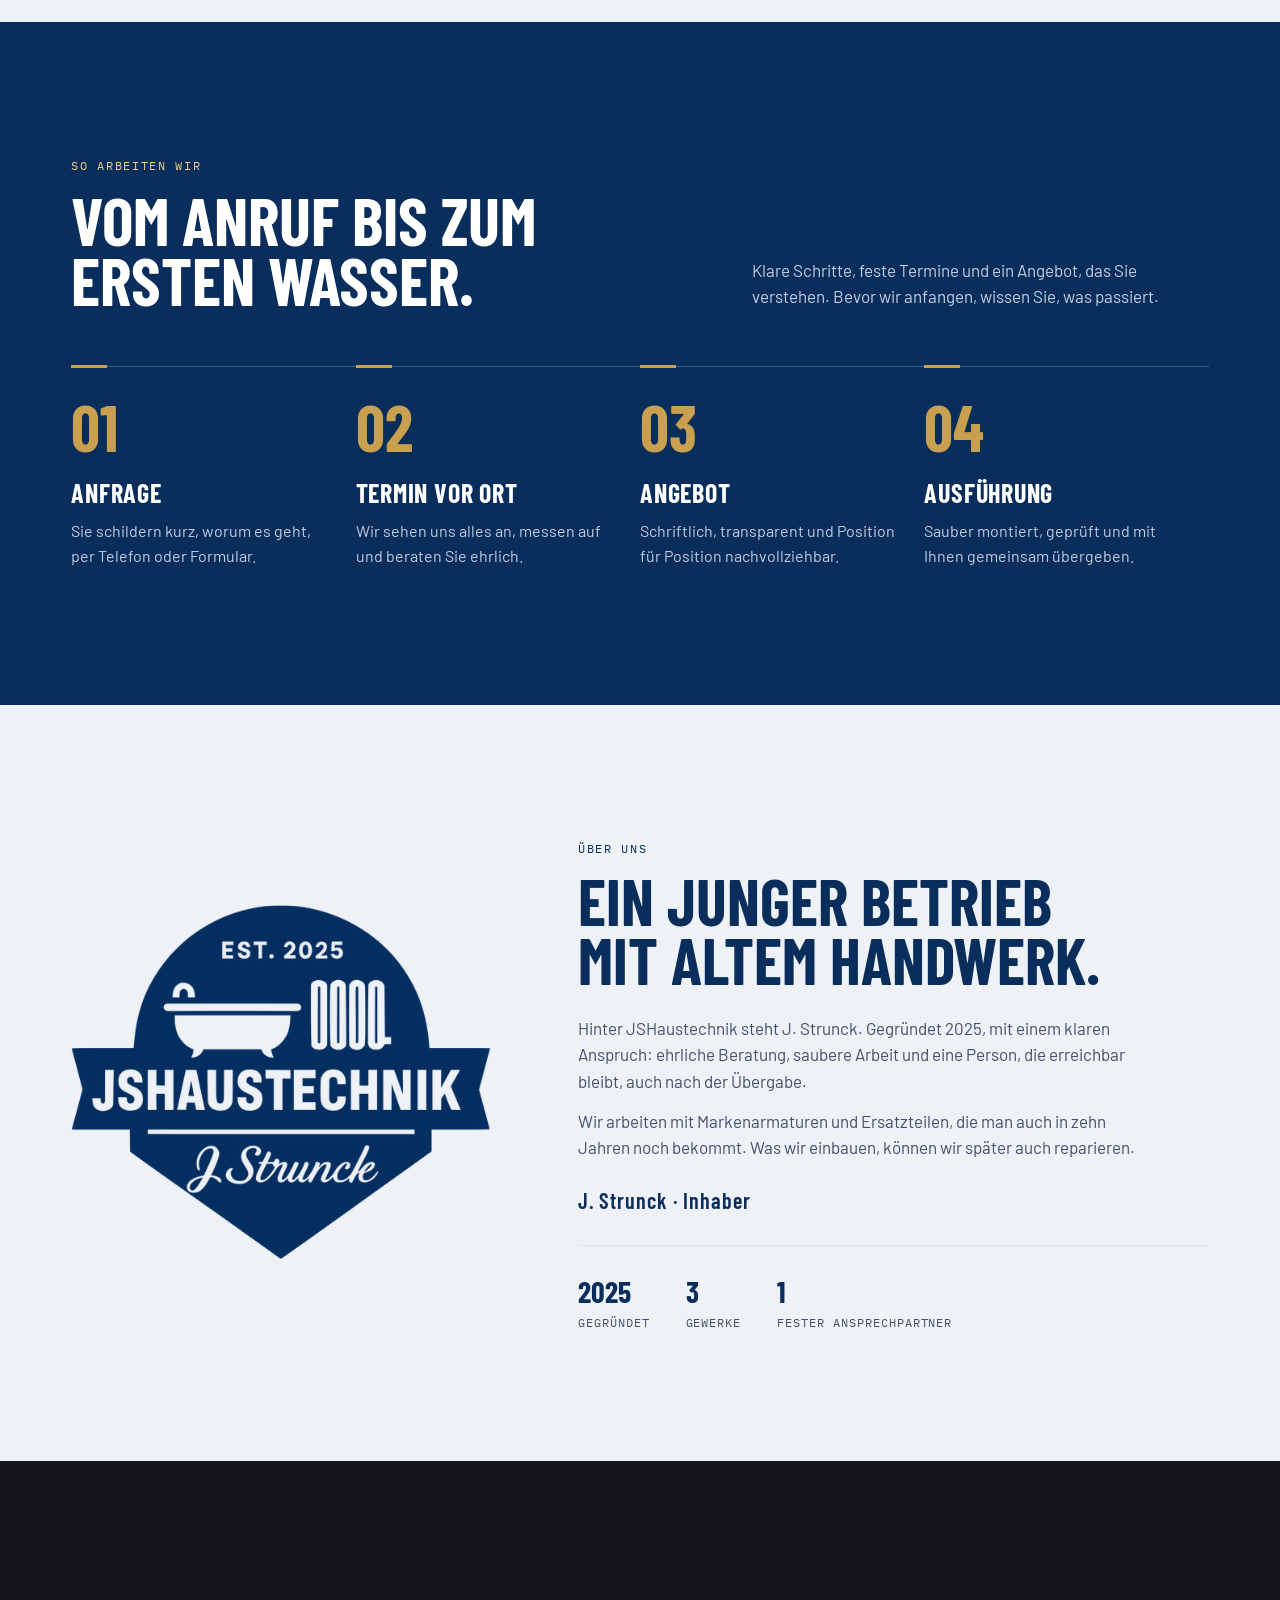
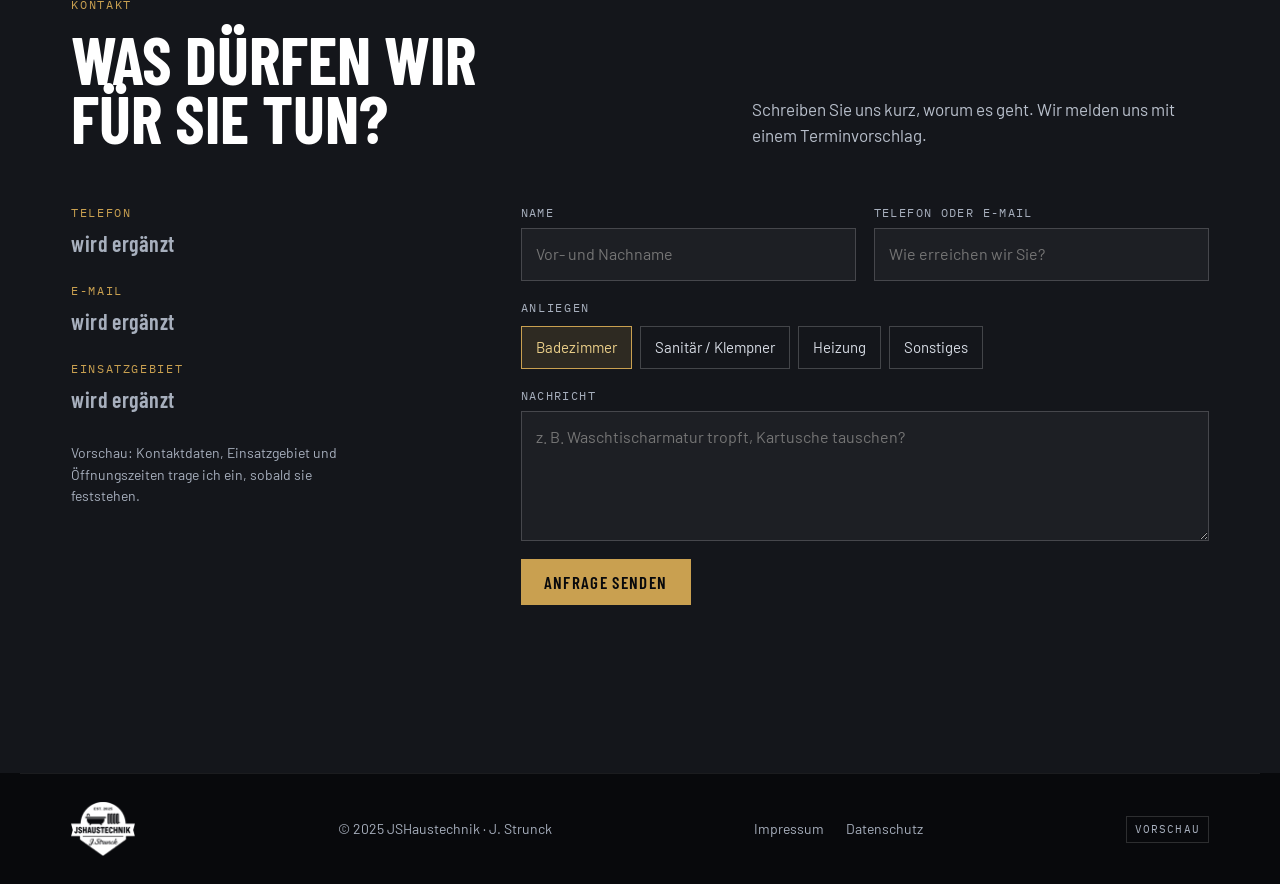
==== commit e69fbcc6: "JSHaustechnik: Bad-Video entfernen, Armatur-Animation bleibt unverändert Das zweite Scroll-Kapitel (" ====
--- a/jshaustechnik/index.html
+++ b/jshaustechnik/index.html
@@ -55,7 +55,7 @@
 @media (max-width:760px){.nav-links a:not(.btn){display:none}.brand b{display:none}.btn{padding:10px 16px;font-size:15px}}
 
 /* ---------- Montage stage ---------- */
-#montage{position:relative;height:1220vh}
+#montage{position:relative;height:615vh}
 .stage{position:sticky;top:0;height:100vh;height:100svh;overflow:hidden;background:var(--marble)}
 .stage canvas{position:absolute;inset:0;width:100%;height:100%;display:block}
 #marble{opacity:.95}
@@ -91,15 +91,6 @@
 .hint{position:absolute;left:50%;bottom:26px;transform:translateX(-50%);font-family:var(--f-mono);font-size:11.5px;letter-spacing:.14em;text-transform:uppercase;color:var(--mist);display:flex;flex-direction:column;align-items:center;gap:10px;transition:opacity .4s}
 .hint::after{content:"";width:1px;height:38px;background:linear-gradient(var(--gold),transparent);animation:drip 1.8s ease-in-out infinite}
 @keyframes drip{0%{transform:scaleY(0);transform-origin:top}50%{transform:scaleY(1);transform-origin:top}51%{transform-origin:bottom}100%{transform:scaleY(0);transform-origin:bottom}}
-.film{position:absolute;inset:0;background:#000;opacity:0;visibility:hidden;pointer-events:none}
-.film canvas{position:absolute;inset:0;width:100%;height:100%;display:block}
-.film-shade{position:absolute;inset:0;background:linear-gradient(90deg,rgba(0,0,0,.78),rgba(0,0,0,.32) 40%,transparent 62%)}
-.finale{filter:blur(4px);padding-top:28px;background:radial-gradient(ellipse 60% 70% at 50% 65%,rgba(0,0,0,.55),transparent 75%);position:absolute;left:50%;bottom:clamp(20px,5vh,56px);transform:translate(-50%,20px);width:min(720px,calc(100% - 2*var(--gutter)));text-align:center;opacity:0;transition:opacity .6s ease,transform .7s cubic-bezier(.2,.7,.2,1);pointer-events:none}
-.finale.on{opacity:1;transform:translate(-50%,0);filter:blur(0);pointer-events:auto}
-.finale-logo{width:110px;height:auto;display:block;margin:0 auto 10px;filter:drop-shadow(0 4px 18px rgba(0,0,0,.6))}
-.finale h2{font-family:var(--f-display);font-weight:700;text-transform:uppercase;font-size:clamp(30px,4vw,52px);line-height:.95;margin:.2em 0 .5em;text-shadow:0 2px 24px rgba(0,0,0,.85)}
-.finale h2 em{font-style:normal;color:var(--gold-hi)}
-.finale .row{display:flex;flex-wrap:wrap;gap:12px;justify-content:center}
 .nogl{position:absolute;right:var(--gutter);bottom:90px;max-width:300px;font-size:14px;color:var(--mist)}
 
 @media (max-width:860px){
@@ -114,9 +105,6 @@
   .rail{top:96px;transform:none}
   .rail li span{display:none}
   .readout{display:none}
-  .film-shade{background:linear-gradient(transparent 50%,rgba(0,0,0,.45))}
-  .finale-logo{width:84px}
-  .finale h2{font-size:clamp(26px,8vw,38px)}
   .hint{display:none}
 }
 
@@ -197,7 +185,7 @@
 .foot a:hover{color:var(--gold-hi)}
 .preview-tag{font-family:var(--f-mono);font-size:11px;letter-spacing:.1em;text-transform:uppercase;border:1px solid rgba(255,255,255,.15);padding:4px 8px}
 
-@media (prefers-reduced-motion:reduce){html{scroll-behavior:auto}.hint::after{animation:none}.cap,.cap.on,.finale,.finale.on{filter:none;transition:opacity .2s linear}.cap:not(.on){transform:translateY(-50%)}.finale:not(.on){transform:translate(-50%,0)}}
+@media (prefers-reduced-motion:reduce){html{scroll-behavior:auto}.hint::after{animation:none}.cap,.cap.on{filter:none;transition:opacity .2s linear}.cap:not(.on){transform:translateY(-50%)}}
 @media (prefers-reduced-motion:reduce) and (max-width:860px){.cap:not(.on){transform:none}}
 </style>
 </head>
@@ -223,11 +211,6 @@
       <canvas id="gl" aria-hidden="true"></canvas>
       <div class="vignette"></div>
       <div class="labels" id="labels" aria-hidden="true"></div>
-
-      <div class="film" id="film" aria-hidden="true">
-        <canvas id="filmcv"></canvas>
-        <div class="film-shade" id="filmshade"></div>
-      </div>
 
       <div class="caps">
         <div class="cap on" data-step="0">
@@ -251,22 +234,6 @@
           <p>Ob tropfender Hahn, neues Badezimmer oder Heizung, die nicht warm wird: Wir kommen vorbei und machen es richtig.</p>
           <div class="row"><a class="btn fill" href="#kontakt">Termin anfragen</a><a class="btn" href="#leistungen">Leistungen</a></div>
         </div>
-        <div class="cap" data-step="4">
-          <span class="eyebrow">Schritt 5 · Planung</span>
-          <h2>Ihr Bad entsteht <em>Schritt für Schritt.</em></h2>
-          <p>Wanne, Dusche, Waschtisch, Licht: Wir planen Ihr Bad als Ganzes und bauen es Gewerk für Gewerk auf.</p>
-        </div>
-        <div class="cap" data-step="5">
-          <span class="eyebrow">Schritt 6 · Übergabe</span>
-          <h2>Ihr Bad. <em>Fertig.</em></h2>
-          <p>Aus vielen Einzelteilen wird ein Raum, in dem man gern Zeit verbringt. Geplant, installiert und übergeben von einem Betrieb.</p>
-        </div>
-      </div>
-
-      <div class="finale" id="finale">
-        <img class="finale-logo" src="logo-white.png" alt="JSHaustechnik – J. Strunck">
-        <h2>Ihr Bad. <em>Unser Handwerk.</em></h2>
-        <div class="row"><a class="btn fill" href="#kontakt">Termin anfragen</a><a class="btn" href="#leistungen">Leistungen ansehen</a></div>
       </div>
 
       <div class="rail" aria-hidden="true">
@@ -275,9 +242,6 @@
           <li data-step="1"><span>Montage</span><i></i></li>
           <li data-step="2"><span>Prüfung</span><i></i></li>
           <li data-step="3"><span>Wasser</span><i></i></li>
-          <li data-step="4"><span>Planung</span><i></i></li>
-          <li data-step="5"><span>Ihr Bad</span><i></i></li>
-          <li data-step="6"><span>Ankommen</span><i></i></li>
         </ol>
       </div>
 
@@ -488,17 +452,14 @@
 }
 window.addEventListener('scroll', readScroll, {passive:true});
 
-var SPLIT = .46;
+var SPLIT = 1;
 function stepFor(P){
-  if(P < SPLIT){ var p = P/SPLIT; return p < .2 ? 0 : p < .58 ? 1 : p < .72 ? 2 : 3; }
-  return P < .72 ? 4 : P < .93 ? 5 : 6;
-}
-var finale = document.getElementById('finale');
+  var p = P/SPLIT; return p < .2 ? 0 : p < .58 ? 1 : p < .72 ? 2 : 3;
+}
 var curStep = 0;
 function setStep(s){
   if(s===curStep) return; curStep = s;
   caps.forEach(function(el){ el.classList.toggle('on', +el.dataset.step===s); });
-  finale.classList.toggle('on', s===6);
   rails.forEach(function(el){ el.classList.toggle('on', +el.dataset.step===s); });
 }
 
@@ -774,59 +735,6 @@
 
 /* --- Camera framing --- */
 var W=1, H=1, aspect=1, tanV = Math.tan(T.MathUtils.degToRad(16));
-/* =========================================================
-   Chapter 2: the bathroom film, scrubbed frame by frame with
-   the scroll position, forwards and backwards.
-   ========================================================= */
-var film = document.getElementById('film'), filmCv = document.getElementById('filmcv'), filmShade = document.getElementById('filmshade');
-var fctx = filmCv.getContext('2d');
-var FRAME_SRC = ["img/frames/f001.webp","img/frames/f002.webp","img/frames/f003.webp","img/frames/f004.webp","img/frames/f005.webp","img/frames/f006.webp","img/frames/f007.webp","img/frames/f008.webp","img/frames/f009.webp","img/frames/f010.webp","img/frames/f011.webp","img/frames/f012.webp","img/frames/f013.webp","img/frames/f014.webp","img/frames/f015.webp","img/frames/f016.webp","img/frames/f017.webp","img/frames/f018.webp","img/frames/f019.webp","img/frames/f020.webp","img/frames/f021.webp","img/frames/f022.webp","img/frames/f023.webp","img/frames/f024.webp","img/frames/f025.webp","img/frames/f026.webp","img/frames/f027.webp","img/frames/f028.webp","img/frames/f029.webp","img/frames/f030.webp","img/frames/f031.webp","img/frames/f032.webp","img/frames/f033.webp","img/frames/f034.webp","img/frames/f035.webp","img/frames/f036.webp","img/frames/f037.webp","img/frames/f038.webp","img/frames/f039.webp","img/frames/f040.webp","img/frames/f041.webp","img/frames/f042.webp","img/frames/f043.webp","img/frames/f044.webp","img/frames/f045.webp","img/frames/f046.webp","img/frames/f047.webp","img/frames/f048.webp","img/frames/f049.webp","img/frames/f050.webp","img/frames/f051.webp","img/frames/f052.webp","img/frames/f053.webp","img/frames/f054.webp","img/frames/f055.webp","img/frames/f056.webp","img/frames/f057.webp","img/frames/f058.webp","img/frames/f059.webp","img/frames/f060.webp","img/frames/f061.webp","img/frames/f062.webp","img/frames/f063.webp","img/frames/f064.webp","img/frames/f065.webp","img/frames/f066.webp","img/frames/f067.webp","img/frames/f068.webp","img/frames/f069.webp","img/frames/f070.webp","img/frames/f071.webp","img/frames/f072.webp","img/frames/f073.webp","img/frames/f074.webp","img/frames/f075.webp","img/frames/f076.webp","img/frames/f077.webp","img/frames/f078.webp","img/frames/f079.webp","img/frames/f080.webp","img/frames/f081.webp","img/frames/f082.webp","img/frames/f083.webp","img/frames/f084.webp","img/frames/f085.webp","img/frames/f086.webp","img/frames/f087.webp","img/frames/f088.webp","img/frames/f089.webp","img/frames/f090.webp"];
-var FN = FRAME_SRC.length, FW = 880, FH = 732;
-var frameImgs = new Array(FN), lastDrawn = -1, filmStarted = false;
-function loadFilm(){
-  if(filmStarted) return; filmStarted = true;
-  /* first + last frame, then coarse-to-fine so scrubbing works before every frame has arrived */
-  var order = [0, FN-1], seen = {0:1}; seen[FN-1] = 1;
-  [32,16,8,4,2,1].forEach(function(st){ for(var i=0;i<FN;i+=st) if(!seen[i]){ seen[i]=1; order.push(i); } });
-  order.forEach(function(i){ var im = new Image(); im.decoding = 'async'; im.onload = function(){ frameImgs[i] = im; lastDrawn = -1; }; im.src = FRAME_SRC[i]; });
-}
-if(document.readyState === 'complete') setTimeout(loadFilm, 200); else window.addEventListener('load', function(){ setTimeout(loadFilm, 200); });
-function nearestFrame(i){
-  for(var d=0; d<FN; d++){ if(frameImgs[i-d]) return frameImgs[i-d]; if(frameImgs[i+d]) return frameImgs[i+d]; }
-  return null;
-}
-function sizeFilm(){
-  var dpr = Math.min(window.devicePixelRatio||1, 2);
-  filmCv.width = Math.round(W*dpr); filmCv.height = Math.round(H*dpr); lastDrawn = -1;
-}
-function drawCover(img, alpha){
-  var cw = filmCv.width, ch = filmCv.height, s = Math.max(cw/FW, ch/FH), dw = FW*s, dh = FH*s;
-  var fx = W <= 860 ? .36 : .5;  /* phones: keep the tub (left third of the film) in view */
-  fctx.globalAlpha = alpha;
-  fctx.drawImage(img, (cw-dw)*fx, (ch-dh)/2, dw, dh);
-}
-function drawFilm(pos){
-  if(Math.abs(pos - lastDrawn) < .004) return;
-  var i0 = Math.floor(pos), fr = pos - i0, a = frameImgs[i0] || nearestFrame(i0), b = frameImgs[Math.min(i0+1, FN-1)];
-  if(!a) return;
-  lastDrawn = pos;
-  drawCover(a, 1);
-  if(b && fr > .01 && b !== a) drawCover(b, fr);  /* blend neighbours: smooth even between frames */
-  fctx.globalAlpha = 1;
-}
-function updateFilm(P){
-  if(P > .2) loadFilm();
-  var t = smooth(SPLIT-.005, SPLIT+.04, P);
-  film.style.opacity = t.toFixed(3);
-  film.style.visibility = t > .001 ? 'visible' : 'hidden';
-  if(t <= .001) return;
-  var settle = 1 - t;  /* enter: slight zoom-out + focus pull, gone once the film is fully in */
-  film.style.transform = reduce || settle < .001 ? 'none' : 'scale(' + (1 + settle*.06).toFixed(4) + ')';
-  film.style.filter = reduce || settle < .01 ? 'none' : 'blur(' + (settle*8).toFixed(1) + 'px)';
-  drawFilm(clamp((P-.50)/(.94-.50), 0, 1) * (FN-1));
-  filmShade.style.opacity = (1 - smooth(.915, .945, P)*.75).toFixed(3);
-}
-
 var frames = {ex:{c:new V3(1.3,.95,0), hh:7.6, hw:3.4}, as:{c:new V3(1.65,1.55,0), hh:2.9, hw:3.4}};
 function fit(f){
   var desktop = aspect > 1.15, mobile = aspect < .85;
@@ -843,7 +751,6 @@
   renderer.setSize(W, H, false);
   camera.aspect = aspect; camera.updateProjectionMatrix();
   fEx = fit(frames.ex); fAs = fit(frames.as);
-  sizeFilm();
   paintMarble(marbleCanvas, Math.round(W), Math.round(H), 7, '#07080b', '#17191e');
   readScroll();
 }
@@ -869,8 +776,6 @@
 
   setStep(stepFor(P));
   hint.style.opacity = P < .015 ? 1 : 0;
-  readout.style.opacity = P < SPLIT ? 1 : 0;
-  updateFilm(P);
 
   /* parts */
   var placed = 0;
@@ -937,7 +842,7 @@
     L.el.style.transform = 'translate(' + (L.left ? 'calc(' + x.toFixed(1) + 'px - 100%)' : x.toFixed(1)+'px') + ',' + (y-8).toFixed(1) + 'px)';
   });
 
-  if(P < SPLIT + .05) renderer.render(scene, camera);
+  renderer.render(scene, camera);
 }
 resize();
 frame();
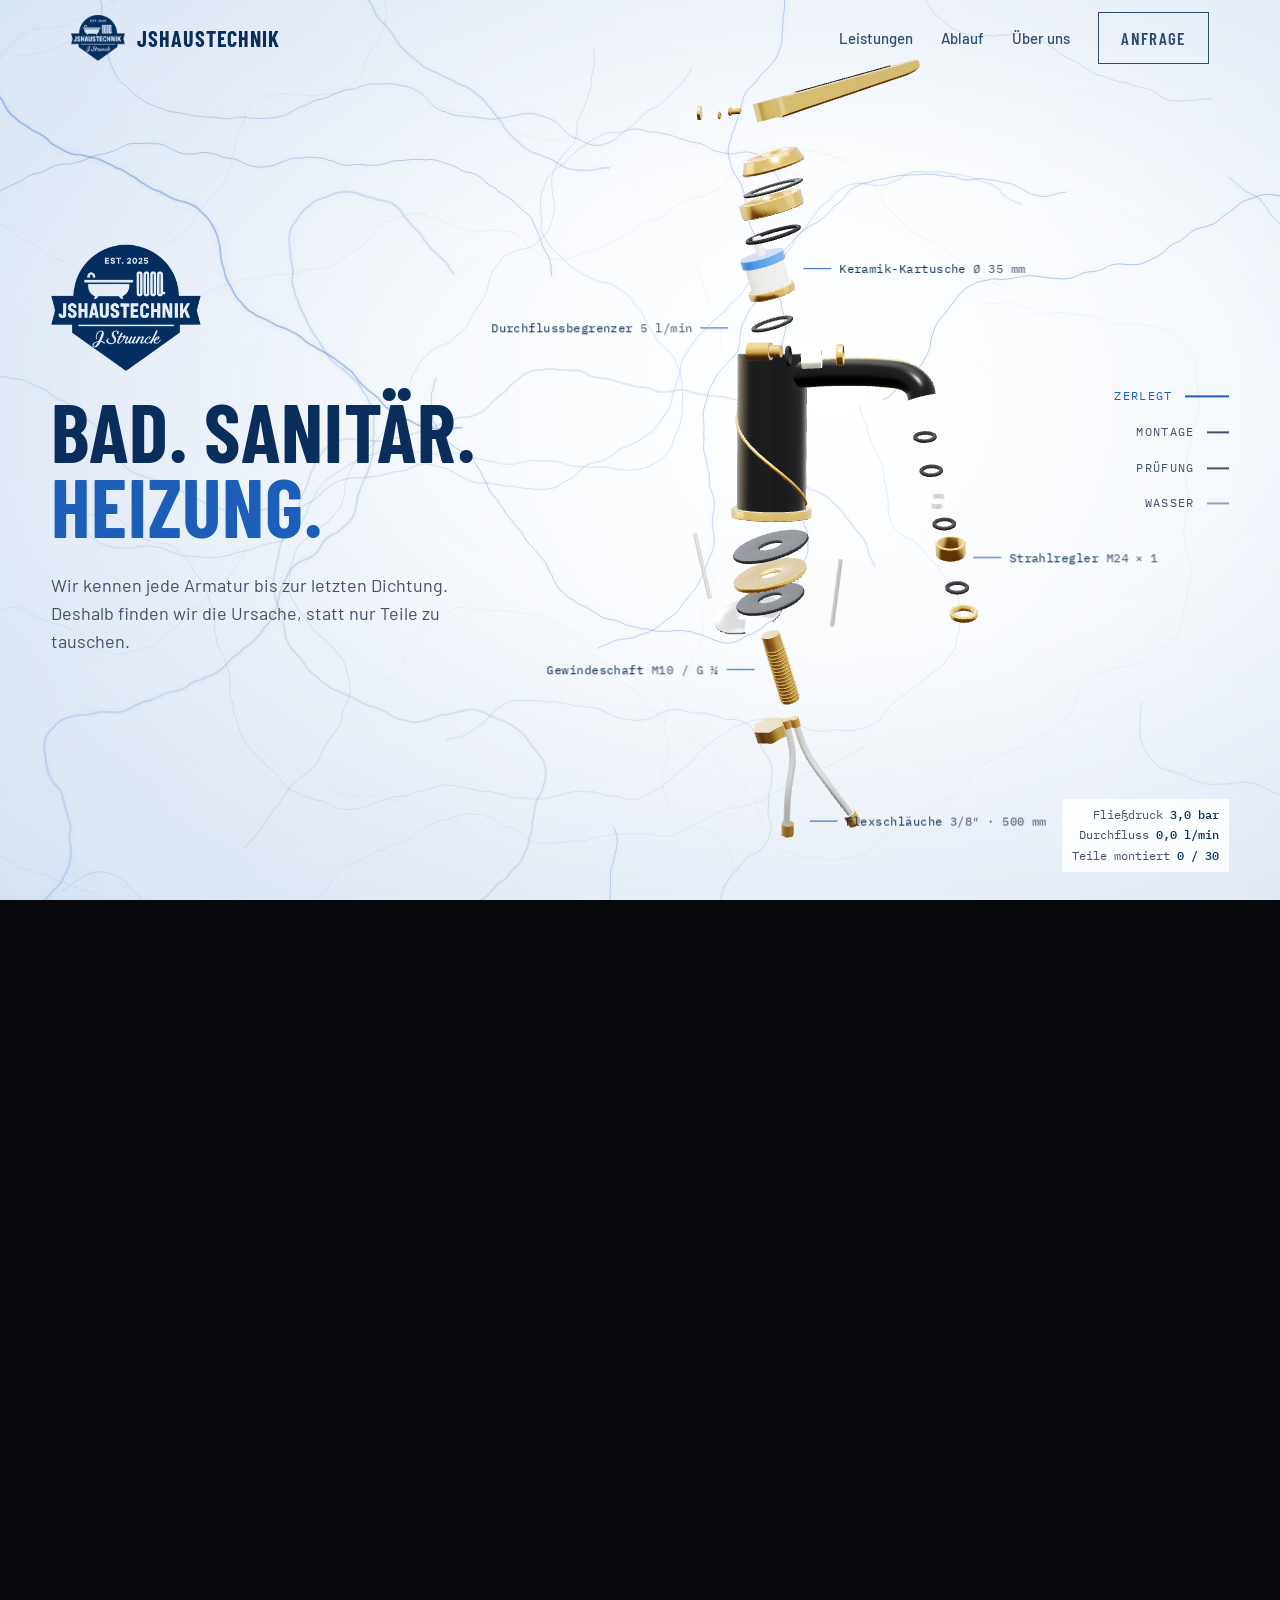
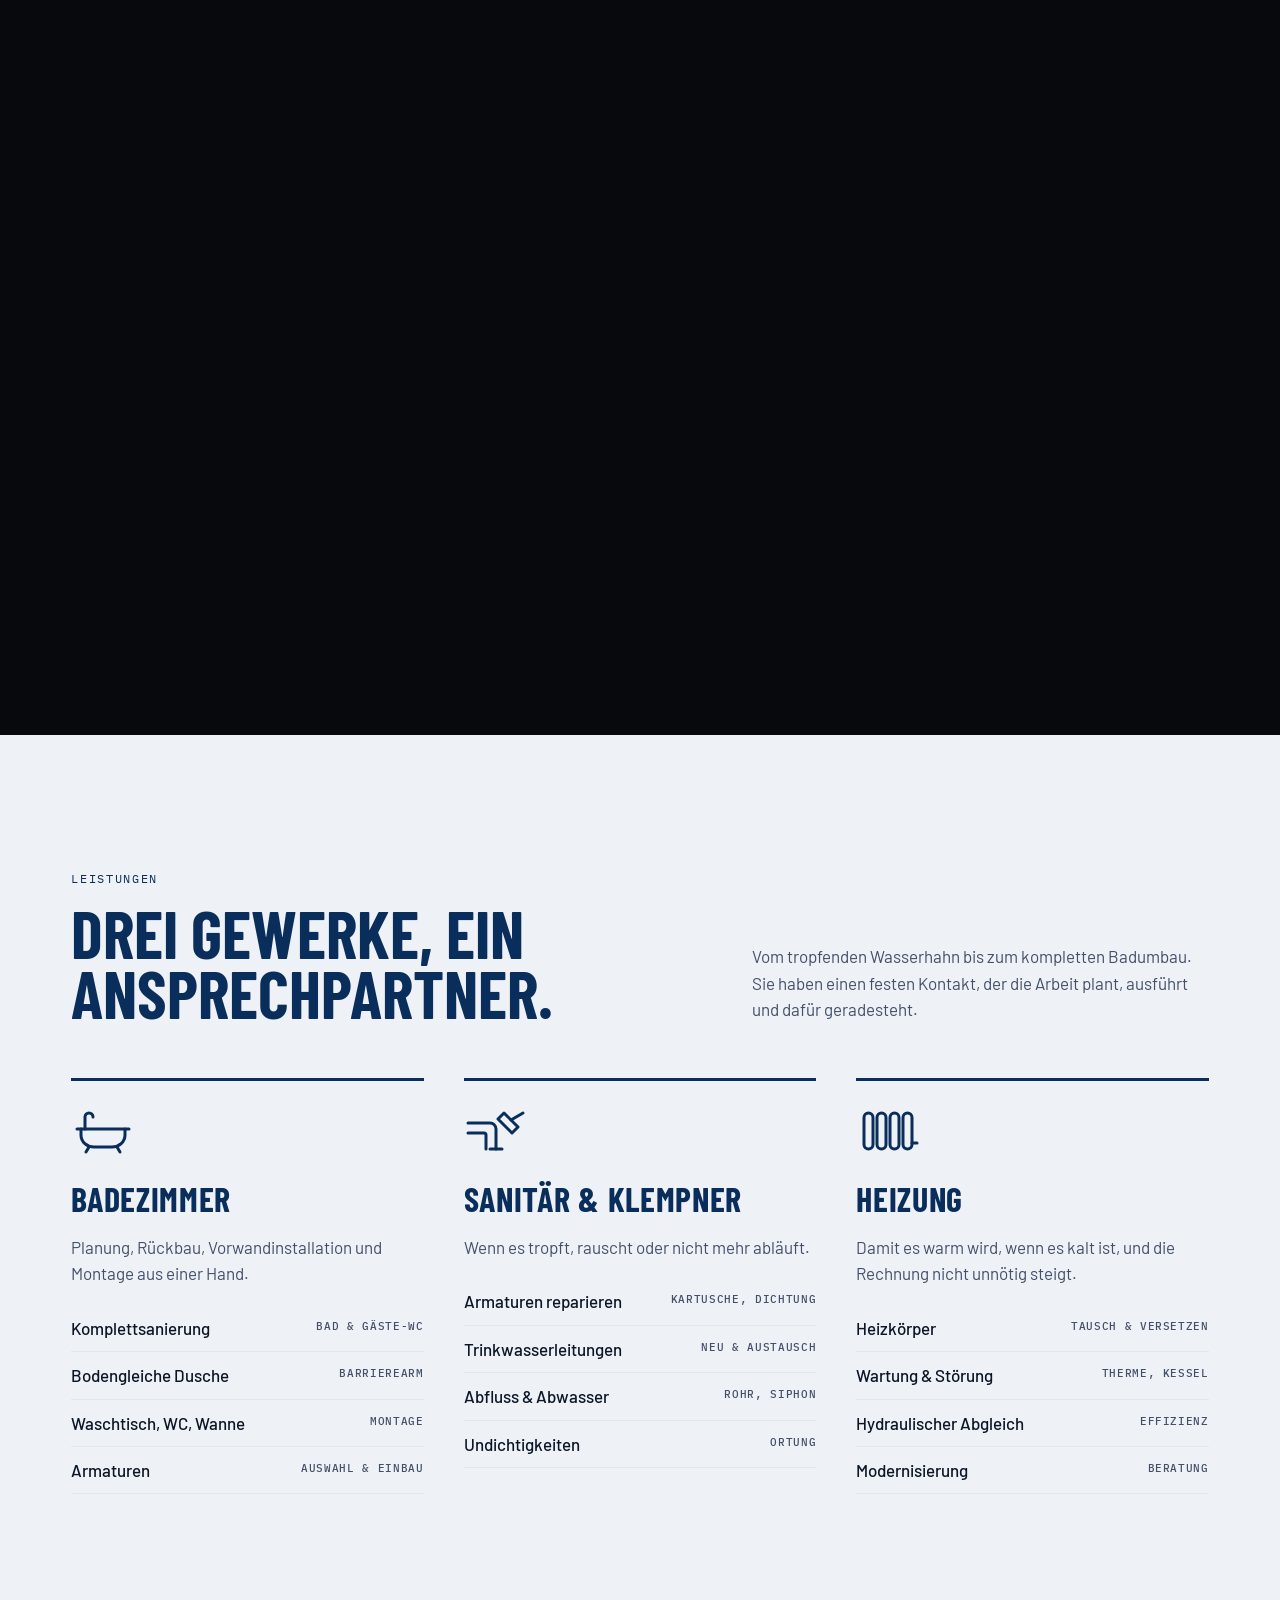
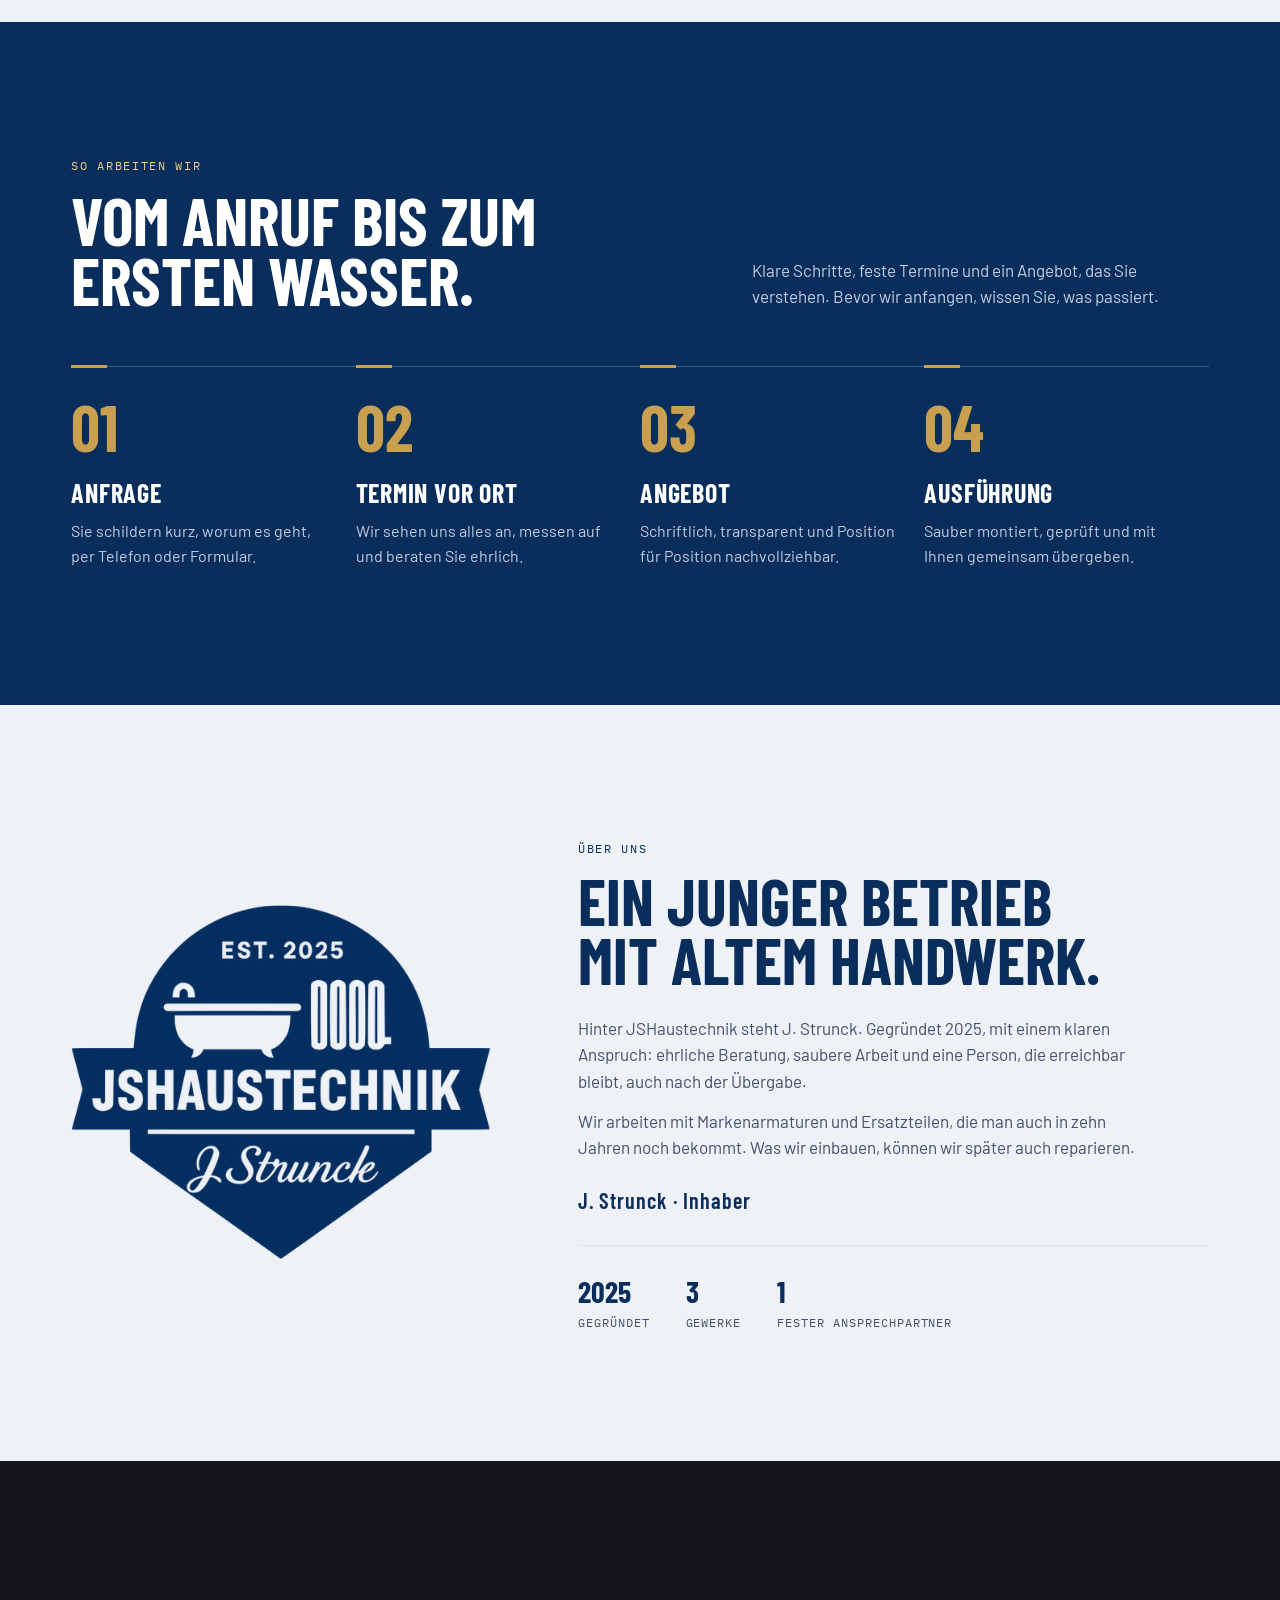
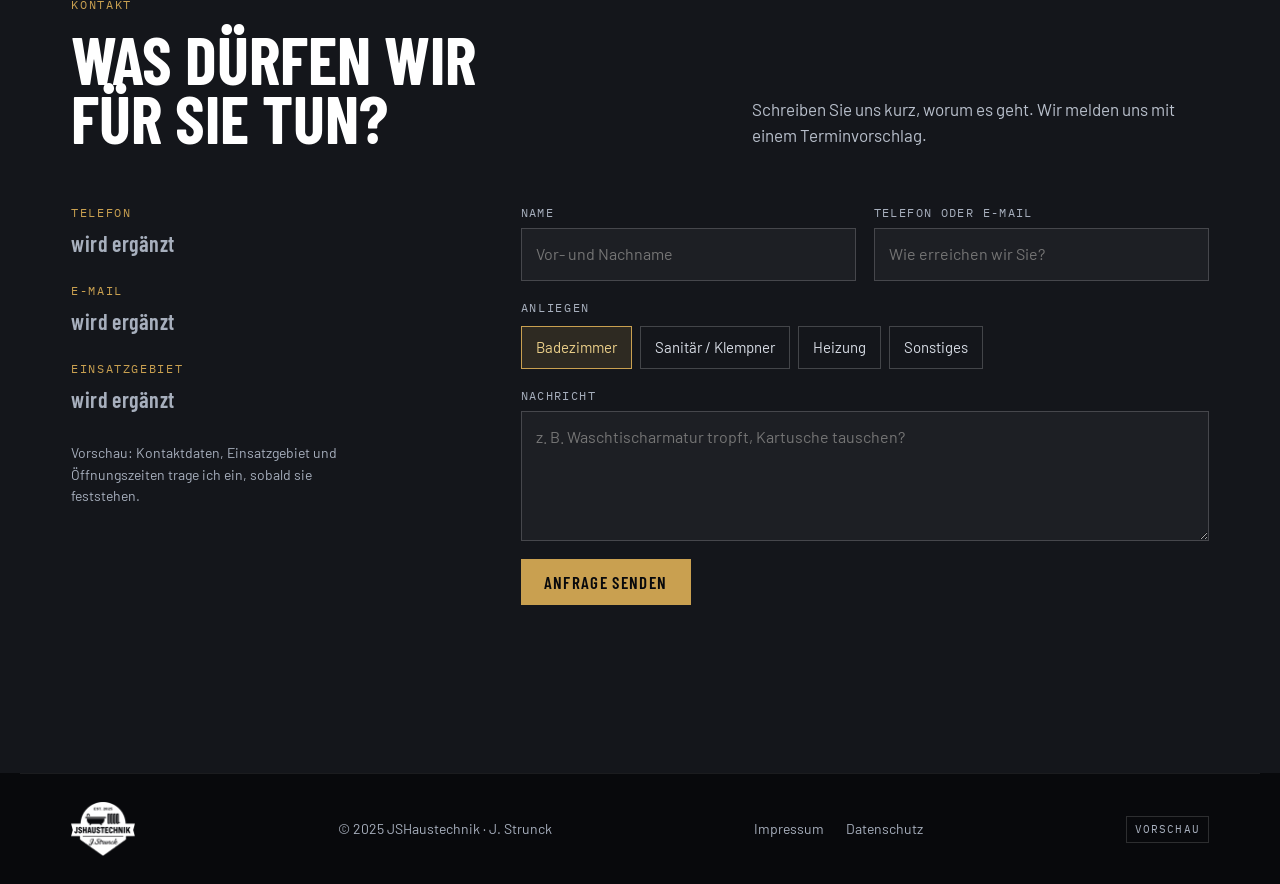
==== commit 26466a3b: "JSHaustechnik: Animations-Hintergrund weiß mit blauer Maserung Bühne, Texte, Beschriftungen, Rail, B" ====
--- a/jshaustechnik/index.html
+++ b/jshaustechnik/index.html
@@ -10,7 +10,7 @@
 <link rel="preconnect" href="https://fonts.gstatic.com" crossorigin>
 <link rel="stylesheet" href="https://fonts.googleapis.com/css2?family=Barlow+Condensed:wght@500;600;700&family=Barlow:wght@400;500;600&family=IBM+Plex+Mono:wght@400;500&display=swap">
 <style>
-/* Layout: sticky full-screen 3D montage stage (marble, gold, navy) → light service sheet → navy process band → contact on marble */
+/* Layout: sticky full-screen 3D montage stage (white, blue veins, navy) → light service sheet → navy process band → contact on marble */
 :root{
   --marble:#08090c;
   --marble-2:#14161b;
@@ -24,6 +24,8 @@
   --ink-soft:#44506a;
   --mist:#a7afbd;
   --white:#ffffff;
+  --blue:#1d5fb8;
+  --blue-soft:#dbe6f4;
   --f-display:"Barlow Condensed","Arial Narrow",Arial,sans-serif;
   --f-body:"Barlow",system-ui,-apple-system,"Segoe UI",sans-serif;
   --f-mono:"IBM Plex Mono",ui-monospace,SFMono-Regular,Menlo,monospace;
@@ -40,6 +42,11 @@
 
 /* ---------- Nav ---------- */
 .nav{position:fixed;inset:0 0 auto 0;z-index:30;padding-top:env(safe-area-inset-top,0px);transition:background .3s}
+.nav:not(.solid){color:var(--navy)}
+.nav:not(.solid) .btn{border-color:var(--navy);color:var(--navy)}
+.nav:not(.solid) .btn:hover{background:var(--navy);color:var(--white)}
+.nav:not(.solid) .nav-links a:hover{color:var(--blue)}
+.brand .on-dark{display:none}.nav.solid .brand .on-dark{display:block}.nav.solid .brand .on-light{display:none}
 .nav.solid{background:rgba(6,10,18,.82);backdrop-filter:blur(12px);-webkit-backdrop-filter:blur(12px)}
 .nav-in{display:flex;align-items:center;justify-content:space-between;gap:16px;padding-block:12px}
 .brand{display:flex;align-items:center;gap:12px;text-decoration:none}
@@ -56,45 +63,51 @@
 
 /* ---------- Montage stage ---------- */
 #montage{position:relative;height:615vh}
-.stage{position:sticky;top:0;height:100vh;height:100svh;overflow:hidden;background:var(--marble)}
+.stage{position:sticky;top:0;height:100vh;height:100svh;overflow:hidden;background:var(--white);color:var(--navy)}
 .stage canvas{position:absolute;inset:0;width:100%;height:100%;display:block}
-#marble{opacity:.95}
-.vignette{position:absolute;inset:0;pointer-events:none;background:radial-gradient(ellipse at 65% 45%,transparent 35%,rgba(0,0,0,.55) 100%)}
+#marble{opacity:1}
+.vignette{position:absolute;inset:0;pointer-events:none;background:radial-gradient(ellipse at 65% 45%,transparent 35%,rgba(29,95,184,.10) 100%)}
 .labels{position:absolute;inset:0;pointer-events:none}
-.plabel{position:absolute;left:0;top:0;font-family:var(--f-mono);font-size:11.5px;letter-spacing:.04em;color:var(--gold-hi);white-space:nowrap;display:flex;align-items:center;gap:8px;will-change:transform,opacity}
-.plabel::before{content:"";width:28px;height:1px;background:var(--gold)}
+.plabel{position:absolute;left:0;top:0;font-family:var(--f-mono);font-size:11.5px;letter-spacing:.04em;color:var(--navy);white-space:nowrap;display:flex;align-items:center;gap:8px;will-change:transform,opacity}
+.plabel::before{content:"";width:28px;height:1px;background:var(--blue)}
 .plabel.left{flex-direction:row-reverse}
 .plabel em{font-style:normal}
-.plabel span{color:var(--mist)}
+.plabel span{color:var(--ink-soft)}
 
 .caps{position:absolute;left:var(--gutter);top:50%;transform:translateY(-46%);width:min(460px,40vw);pointer-events:none}
 .cap{position:absolute;left:0;top:0;width:100%;transform:translateY(calc(-50% + 18px));opacity:0;filter:blur(4px);transition:opacity .2s cubic-bezier(.4,0,1,1),transform .2s cubic-bezier(.4,0,1,1),filter .2s cubic-bezier(.4,0,1,1)}
 .cap.on{opacity:1;transform:translateY(-50%);filter:blur(0);pointer-events:auto;transition:opacity .45s cubic-bezier(.2,.7,.2,1) .08s,transform .6s cubic-bezier(.2,.7,.2,1) .08s,filter .45s cubic-bezier(.2,.7,.2,1) .08s}
-.cap .eyebrow{color:var(--gold)}
+.cap .eyebrow{color:var(--blue)}
 .cap h1,.cap h2{font-family:var(--f-display);font-weight:700;text-transform:uppercase;line-height:.92;letter-spacing:.01em;margin:.25em 0 .35em;text-wrap:balance}
 .cap h1{font-size:clamp(46px,6.4vw,96px)}
 .cap h2{font-size:clamp(40px,5vw,76px)}
-.cap h1 em,.cap h2 em{font-style:normal;color:var(--gold-hi)}
-.cap p{margin:0;color:#c9cfda;max-width:40ch;font-size:18px}
+.cap h1 em,.cap h2 em{font-style:normal;color:var(--blue)}
+.cap p{margin:0;color:var(--ink-soft);max-width:40ch;font-size:18px}
 .cap .hero-logo{width:150px;height:auto;display:block;margin-bottom:18px}
 .cap .row{display:flex;flex-wrap:wrap;gap:12px;margin-top:26px}
 
-.rail{text-shadow:0 1px 6px rgba(0,0,0,.9);position:absolute;right:var(--gutter);top:50%;transform:translateY(-50%);display:flex;flex-direction:column;gap:18px;font-family:var(--f-mono);font-size:11.5px;letter-spacing:.12em;text-transform:uppercase;color:var(--mist)}
+.rail{position:absolute;right:var(--gutter);top:50%;transform:translateY(-50%);display:flex;flex-direction:column;gap:18px;font-family:var(--f-mono);font-size:11.5px;letter-spacing:.12em;text-transform:uppercase;color:var(--ink-soft)}
 .rail li{list-style:none;display:flex;align-items:center;gap:12px;justify-content:flex-end;transition:color .3s}
 .rail li i{width:22px;height:2px;background:currentColor;opacity:.5;transition:width .3s,opacity .3s}
-.rail li.on{color:var(--gold-hi)}
+.rail li.on{color:var(--blue)}
 .rail li.on i{width:44px;opacity:1}
 .rail ol{margin:0;padding:0;display:flex;flex-direction:column;gap:18px}
 
-.readout{transition:opacity .4s;position:absolute;right:var(--gutter);bottom:28px;font-family:var(--f-mono);font-size:12px;color:var(--mist);text-align:right;line-height:1.7;font-variant-numeric:tabular-nums}
-.readout b{color:var(--white);font-weight:500}
-.hint{position:absolute;left:50%;bottom:26px;transform:translateX(-50%);font-family:var(--f-mono);font-size:11.5px;letter-spacing:.14em;text-transform:uppercase;color:var(--mist);display:flex;flex-direction:column;align-items:center;gap:10px;transition:opacity .4s}
-.hint::after{content:"";width:1px;height:38px;background:linear-gradient(var(--gold),transparent);animation:drip 1.8s ease-in-out infinite}
+.readout{transition:opacity .4s;position:absolute;right:var(--gutter);bottom:28px;font-family:var(--f-mono);font-size:12px;color:var(--ink-soft);text-align:right;line-height:1.7;font-variant-numeric:tabular-nums}
+.readout b{color:var(--navy);font-weight:500}
+.readout{background:rgba(255,255,255,.82);padding:6px 10px;backdrop-filter:blur(6px);-webkit-backdrop-filter:blur(6px)}
+.hint{position:absolute;left:50%;bottom:26px;transform:translateX(-50%);font-family:var(--f-mono);font-size:11.5px;letter-spacing:.14em;text-transform:uppercase;color:var(--ink-soft);display:flex;flex-direction:column;align-items:center;gap:10px;transition:opacity .4s}
+.hint::after{content:"";width:1px;height:38px;background:linear-gradient(var(--blue),transparent);animation:drip 1.8s ease-in-out infinite}
 @keyframes drip{0%{transform:scaleY(0);transform-origin:top}50%{transform:scaleY(1);transform-origin:top}51%{transform-origin:bottom}100%{transform:scaleY(0);transform-origin:bottom}}
-.nogl{position:absolute;right:var(--gutter);bottom:90px;max-width:300px;font-size:14px;color:var(--mist)}
+.nogl{position:absolute;right:var(--gutter);bottom:90px;max-width:300px;font-size:14px;color:var(--ink-soft)}
+.stage .btn{border-color:var(--navy);color:var(--navy)}
+.stage .btn:hover{background:var(--navy);color:var(--white)}
+.stage .btn.fill{background:var(--blue);border-color:var(--blue);color:var(--white)}
+.stage .btn.fill:hover{background:var(--navy);border-color:var(--navy)}
+.stage :focus-visible{outline-color:var(--blue)}
 
 @media (max-width:860px){
-  .caps{top:auto;bottom:0;left:0;right:0;width:auto;transform:none;height:44%;padding-inline:var(--gutter);background:linear-gradient(transparent,rgba(5,7,10,.88) 28%)}
+  .caps{top:auto;bottom:0;left:0;right:0;width:auto;transform:none;height:44%;padding-inline:var(--gutter);background:linear-gradient(rgba(255,255,255,0),rgba(255,255,255,.94) 28%)}
   .cap{left:var(--gutter);right:var(--gutter);width:auto;top:auto;bottom:24px;transform:translateY(16px)}
   .cap.on{transform:none}
   .cap h1{font-size:clamp(40px,11vw,60px)}
@@ -194,7 +207,7 @@
 
 <header class="nav" id="nav">
   <div class="wrap nav-in">
-    <a class="brand" href="#top" aria-label="JSHaustechnik Startseite"><img src="logo-white.png" alt=""><b>JSHaustechnik</b></a>
+    <a class="brand" href="#top" aria-label="JSHaustechnik Startseite"><img class="on-light" src="logo-navy.png" alt=""><img class="on-dark" src="logo-white.png" alt=""><b>JSHaustechnik</b></a>
     <nav class="nav-links" aria-label="Hauptnavigation">
       <a href="#leistungen">Leistungen</a>
       <a href="#ablauf">Ablauf</a>
@@ -214,7 +227,7 @@
 
       <div class="caps">
         <div class="cap on" data-step="0">
-          <img class="hero-logo" src="logo-white.png" alt="JSHaustechnik – J. Strunck, Est. 2025">
+          <img class="hero-logo" src="logo-navy.png" alt="JSHaustechnik – J. Strunck, Est. 2025">
           <h1>Bad. Sanitär. <em>Heizung.</em></h1>
           <p>Wir kennen jede Armatur bis zur letzten Dichtung. Deshalb finden wir die Ursache, statt nur Teile zu tauschen.</p>
         </div>
@@ -421,7 +434,7 @@
 function smooth(a,b,v){ var t=clamp((v-a)/(b-a),0,1); return t*t*(3-2*t); }
 function rng(seed){ return function(){ seed = (seed + 0x6D2B79F5)|0; var t = Math.imul(seed ^ (seed>>>15), 1|seed); t = (t + Math.imul(t ^ (t>>>7), 61|t)) ^ t; return ((t ^ (t>>>14))>>>0)/4294967296; }; }
 
-function paintMarble(cv, w, h, seed, base, light){
+function paintMarble(cv, w, h, seed, base, light, blue){
   var c = cv.getContext('2d'); cv.width = w; cv.height = h;
   var g = c.createRadialGradient(w*.65,h*.42,0,w*.6,h*.5,Math.max(w,h)*.85);
   g.addColorStop(0, light); g.addColorStop(1, base);
@@ -430,8 +443,13 @@
   for(var i=0;i<26;i++){
     var x=r()*w, y=r()*h, a=r()*Math.PI*2, gold=r()<.62, len=140+r()*260;
     c.lineWidth = (.35 + r()*r()*2.8)*s;
-    c.strokeStyle = gold ? 'rgba(201,160,80,'+(.10+r()*.32).toFixed(2)+')' : 'rgba(214,218,228,'+(.03+r()*.07).toFixed(2)+')';
-    c.shadowColor = gold ? 'rgba(236,208,138,.55)' : 'rgba(0,0,0,0)';
+    if(blue){
+      c.strokeStyle = gold ? 'rgba(29,95,184,'+(.10+r()*.30).toFixed(2)+')' : 'rgba(10,46,92,'+(.04+r()*.08).toFixed(2)+')';
+      c.shadowColor = gold ? 'rgba(29,95,184,.35)' : 'rgba(0,0,0,0)';
+    } else {
+      c.strokeStyle = gold ? 'rgba(201,160,80,'+(.10+r()*.32).toFixed(2)+')' : 'rgba(214,218,228,'+(.03+r()*.07).toFixed(2)+')';
+      c.shadowColor = gold ? 'rgba(236,208,138,.55)' : 'rgba(0,0,0,0)';
+    }
     c.shadowBlur = gold ? 7*s : 0;
     c.beginPath(); c.moveTo(x,y);
     for(var k=0;k<len;k++){ a += (r()-.5)*.55; x += Math.cos(a)*6*s; y += Math.sin(a)*6*s; c.lineTo(x,y); }
@@ -470,7 +488,7 @@
   renderer = new THREE.WebGLRenderer({canvas:glCanvas, antialias:true, alpha:true});
 } catch(err){
   document.getElementById('nogl').hidden = false;
-  paintMarble(marbleCanvas, 1200, 800, 7, '#08090c', '#16181d');
+  paintMarble(marbleCanvas, 1200, 800, 7, '#e6eef8', '#ffffff', true);
   readScroll();
   window.addEventListener('scroll', function(){ setStep(stepFor(pTarget)); }, {passive:true});
   return;
@@ -751,7 +769,7 @@
   renderer.setSize(W, H, false);
   camera.aspect = aspect; camera.updateProjectionMatrix();
   fEx = fit(frames.ex); fAs = fit(frames.as);
-  paintMarble(marbleCanvas, Math.round(W), Math.round(H), 7, '#07080b', '#17191e');
+  paintMarble(marbleCanvas, Math.round(W), Math.round(H), 7, '#e6eef8', '#ffffff', true);
   readScroll();
 }
 window.addEventListener('resize', resize);
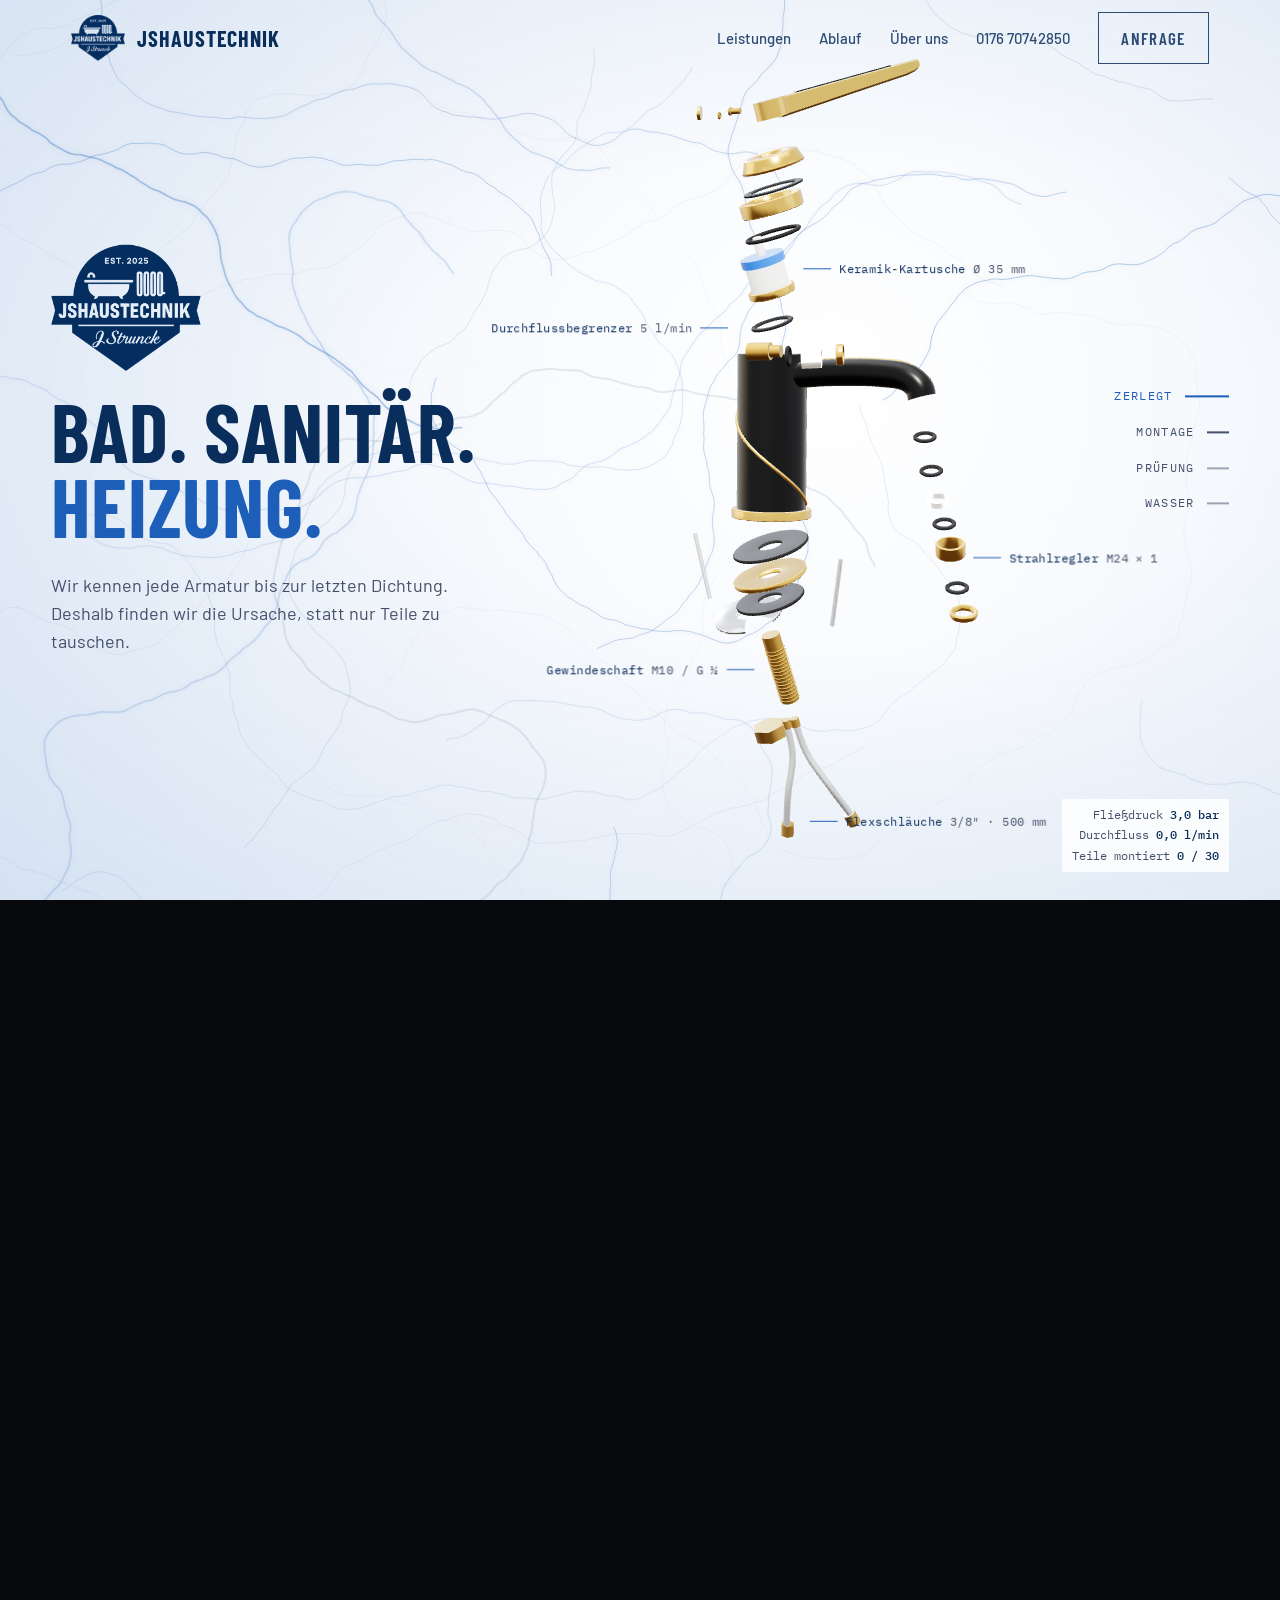
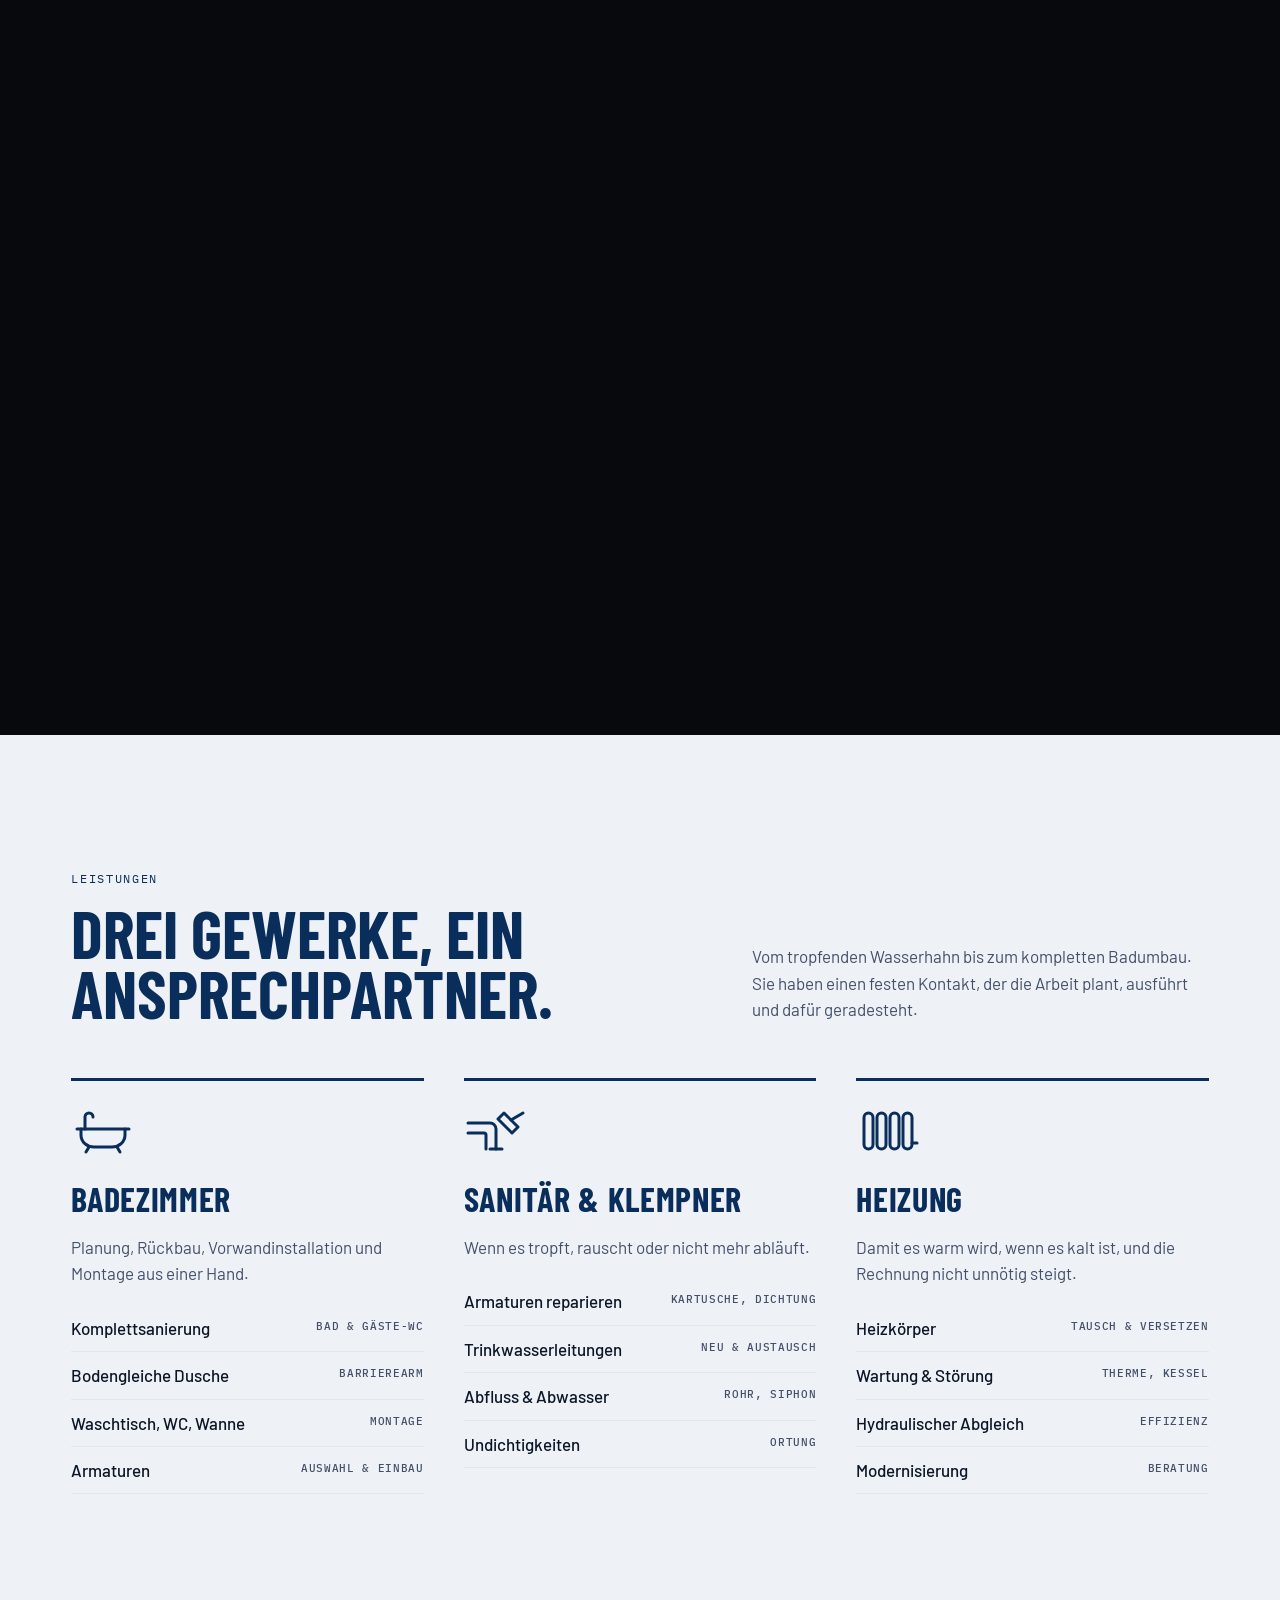
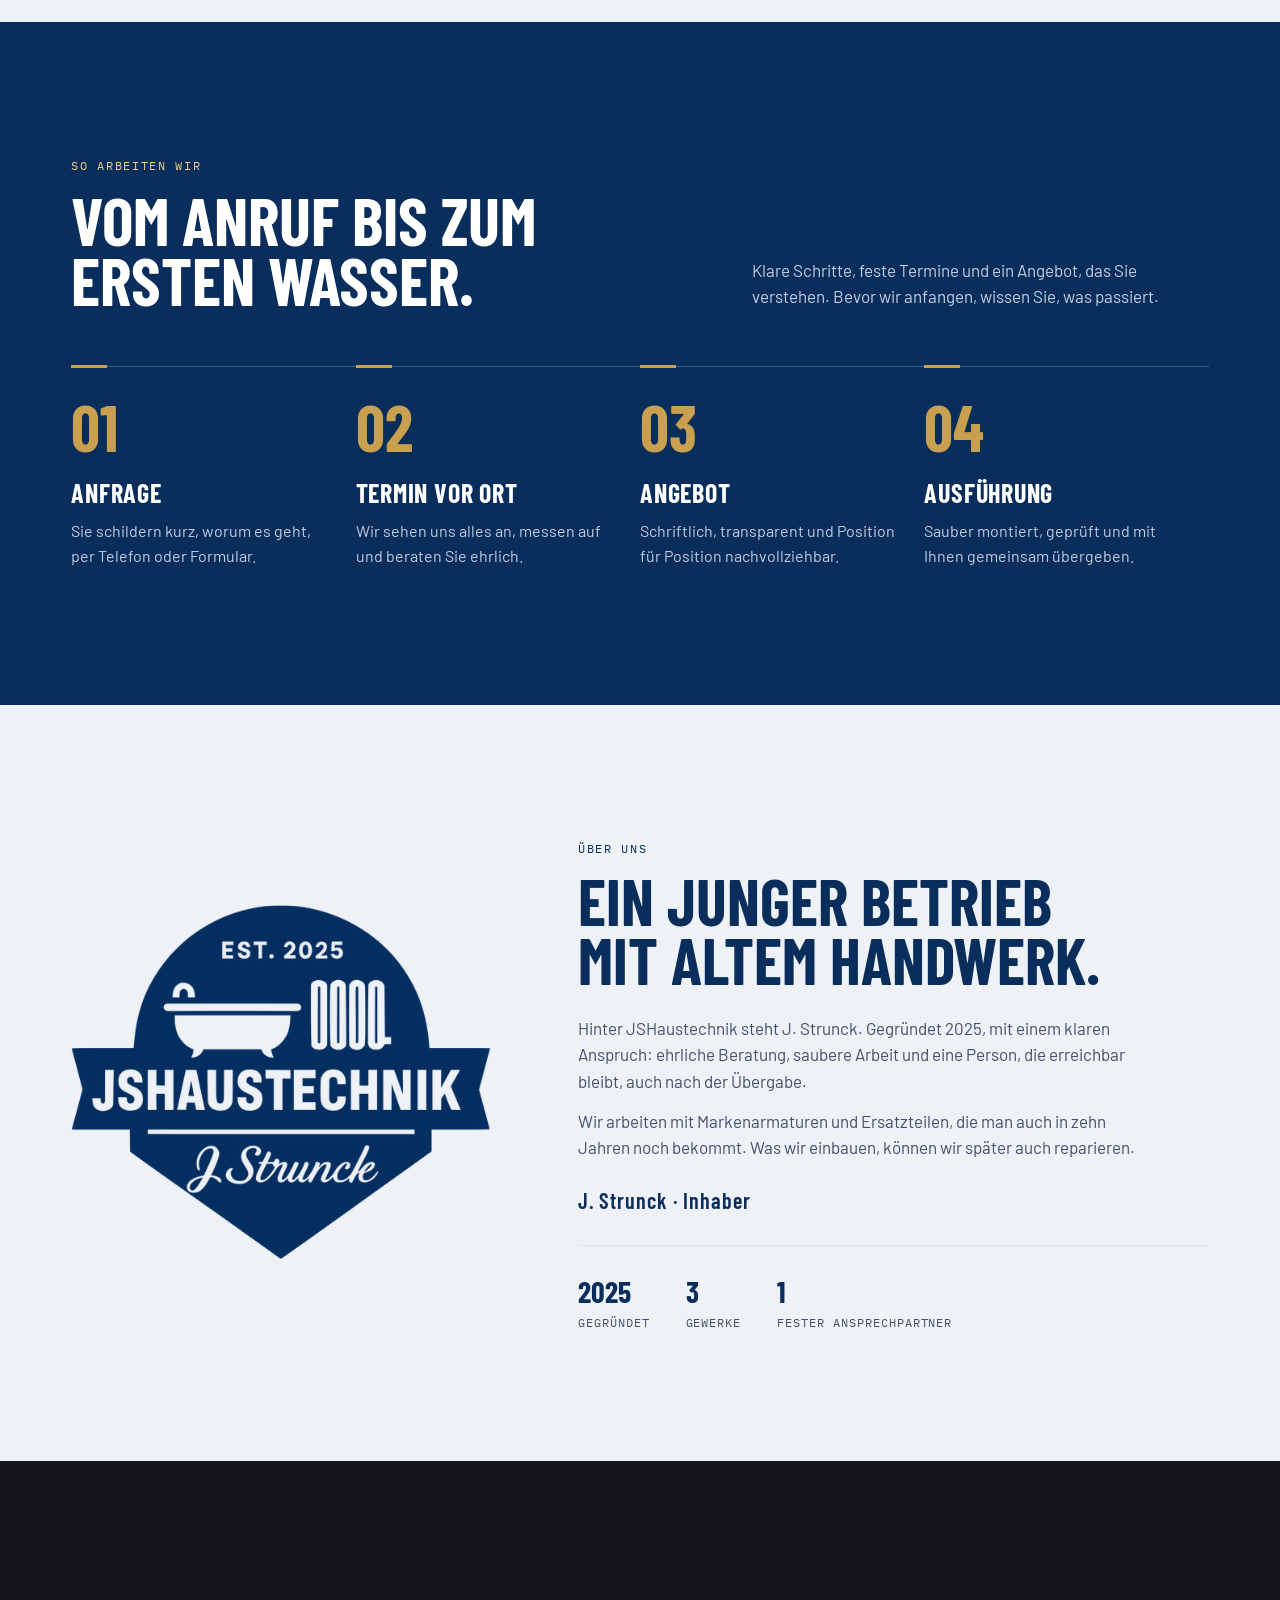
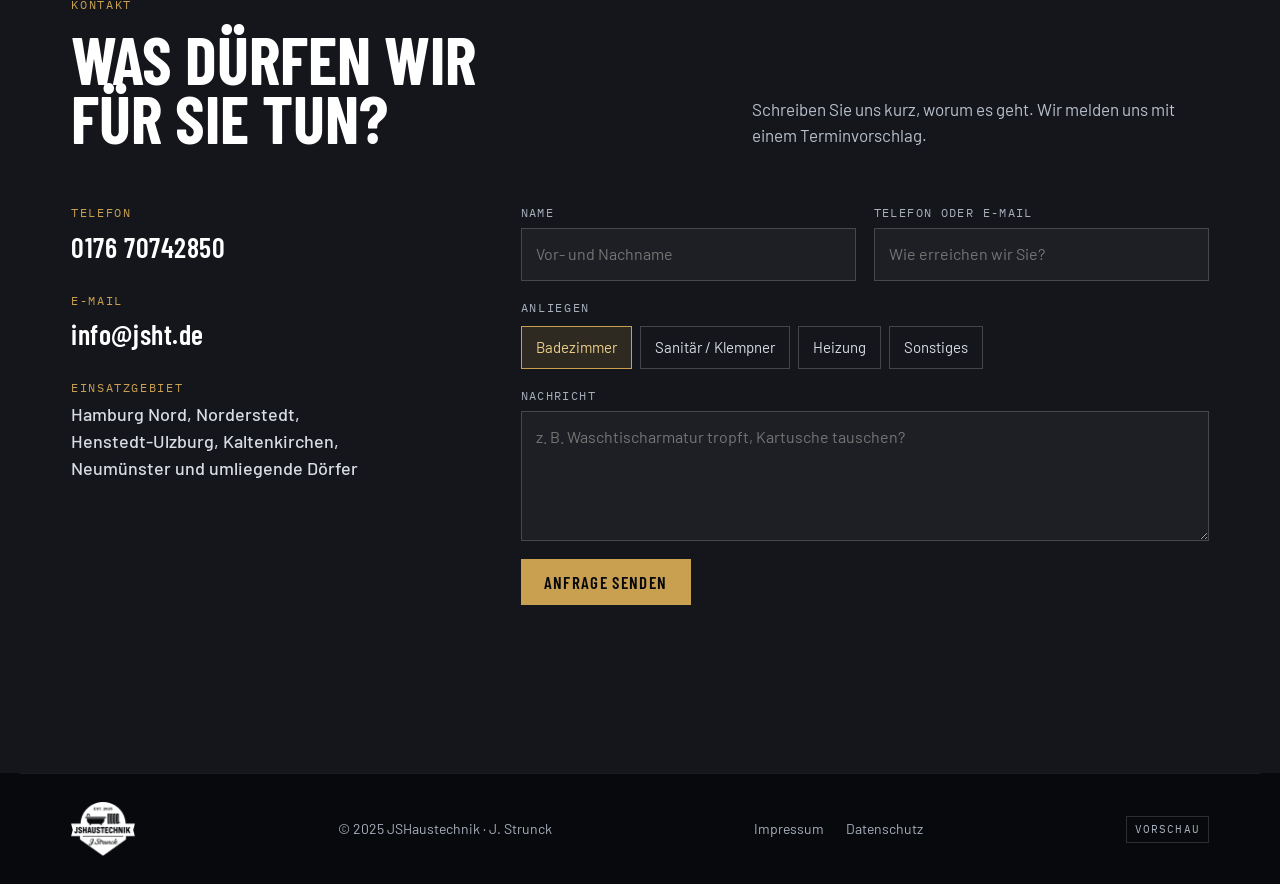
==== commit 72220843: "JSHaustechnik: Telefon, E-Mail und Einsatzgebiet eintragen Kontaktbereich mit anklickbarer Telefonnu" ====
--- a/jshaustechnik/index.html
+++ b/jshaustechnik/index.html
@@ -53,7 +53,8 @@
 .brand img{height:46px;width:auto;display:block}
 .brand b{font-family:var(--f-display);font-weight:700;font-size:22px;letter-spacing:.04em;text-transform:uppercase}
 .nav-links{display:flex;align-items:center;gap:28px;font-weight:500;font-size:15px}
-.nav-links a{text-decoration:none;opacity:.85}
+.nav-links a{text-decoration:none;opacity:.85;white-space:nowrap}
+@media (max-width:1080px){.nav-links .nav-tel{display:none}}
 .nav-links a:hover{opacity:1;color:var(--gold-hi)}
 .btn{display:inline-flex;align-items:center;gap:10px;font-family:var(--f-display);font-weight:600;font-size:17px;letter-spacing:.08em;text-transform:uppercase;text-decoration:none;padding:12px 22px;border:1.5px solid var(--gold);color:var(--gold-hi);background:transparent;cursor:pointer;transition:background .2s,color .2s}
 .btn:hover{background:var(--gold);color:var(--marble)}
@@ -172,8 +173,9 @@
 .cinfo dl{margin:0;display:grid;gap:22px}
 .cinfo dt{font-family:var(--f-mono);font-size:11.5px;letter-spacing:.14em;text-transform:uppercase;color:var(--gold)}
 .cinfo dd{margin:4px 0 0;font-family:var(--f-display);font-size:28px;font-weight:600;letter-spacing:.02em}
-.cinfo dd.tbd{color:var(--mist);font-size:22px}
-.cinfo .note{margin-top:26px;font-size:14px;color:var(--mist);max-width:36ch}
+.cinfo dd a{text-decoration:none}
+.cinfo dd a:hover{color:var(--gold-hi)}
+.cinfo dd.area{font-family:var(--f-body);font-size:18px;font-weight:500;letter-spacing:0;line-height:1.5;max-width:30ch;color:#d7dce5}
 form{display:grid;grid-template-columns:1fr 1fr;gap:18px}
 form .full{grid-column:1/-1}
 label{display:grid;gap:6px;font-family:var(--f-mono);font-size:11.5px;letter-spacing:.12em;text-transform:uppercase;color:var(--mist)}
@@ -212,6 +214,7 @@
       <a href="#leistungen">Leistungen</a>
       <a href="#ablauf">Ablauf</a>
       <a href="#ueber">Über uns</a>
+      <a class="nav-tel" href="tel:+4917670742850">0176 70742850</a>
       <a class="btn" href="#kontakt">Anfrage</a>
     </nav>
   </div>
@@ -363,11 +366,10 @@
       <div class="cgrid">
         <div class="cinfo">
           <dl>
-            <div><dt>Telefon</dt><dd class="tbd">wird ergänzt</dd></div>
-            <div><dt>E-Mail</dt><dd class="tbd">wird ergänzt</dd></div>
-            <div><dt>Einsatzgebiet</dt><dd class="tbd">wird ergänzt</dd></div>
+            <div><dt>Telefon</dt><dd><a href="tel:+4917670742850">0176 70742850</a></dd></div>
+            <div><dt>E-Mail</dt><dd><a href="mailto:info@jsht.de">info@jsht.de</a></dd></div>
+            <div><dt>Einsatzgebiet</dt><dd class="area">Hamburg Nord, Norderstedt, Henstedt-Ulzburg, Kaltenkirchen, Neumünster und umliegende Dörfer</dd></div>
           </dl>
-          <p class="note">Vorschau: Kontaktdaten, Einsatzgebiet und Öffnungszeiten trage ich ein, sobald sie feststehen.</p>
         </div>
         <form id="form" novalidate>
           <label for="f-name">Name<input id="f-name" name="name" autocomplete="name" placeholder="Vor- und Nachname"></label>
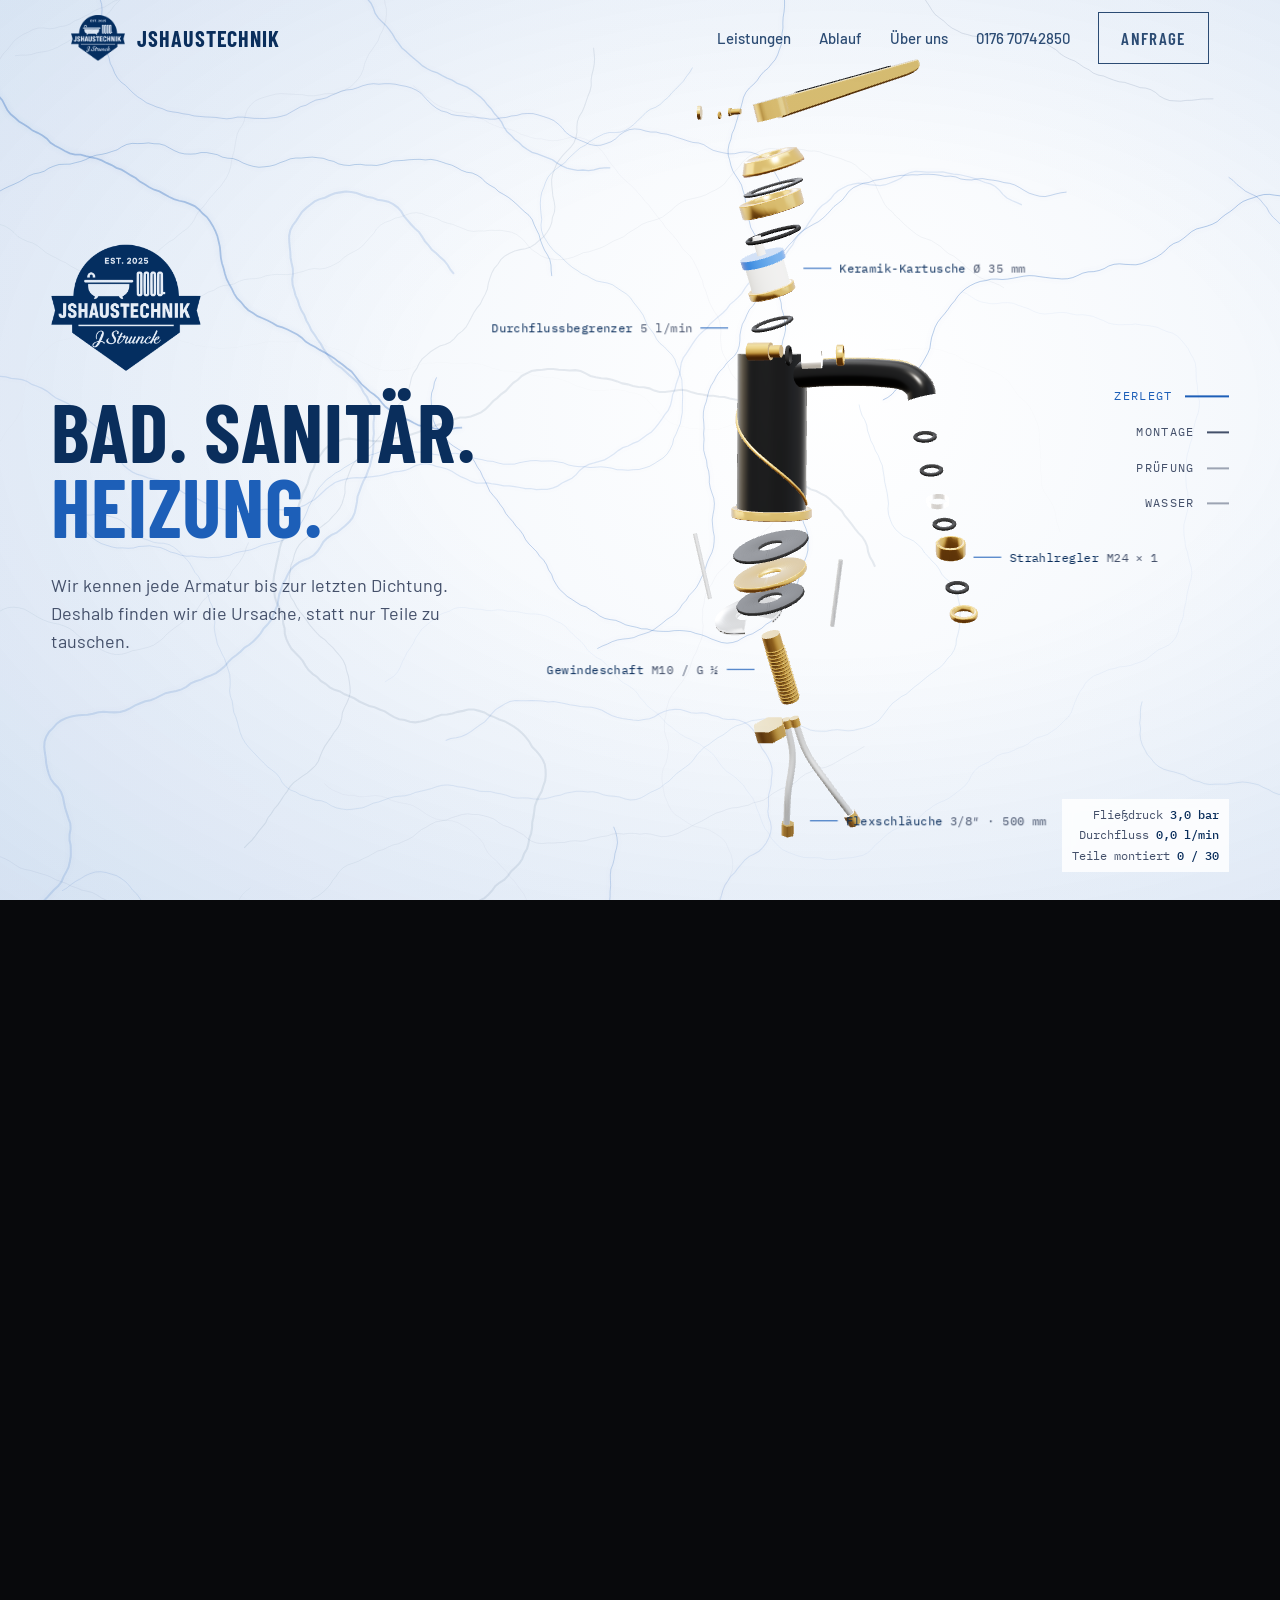
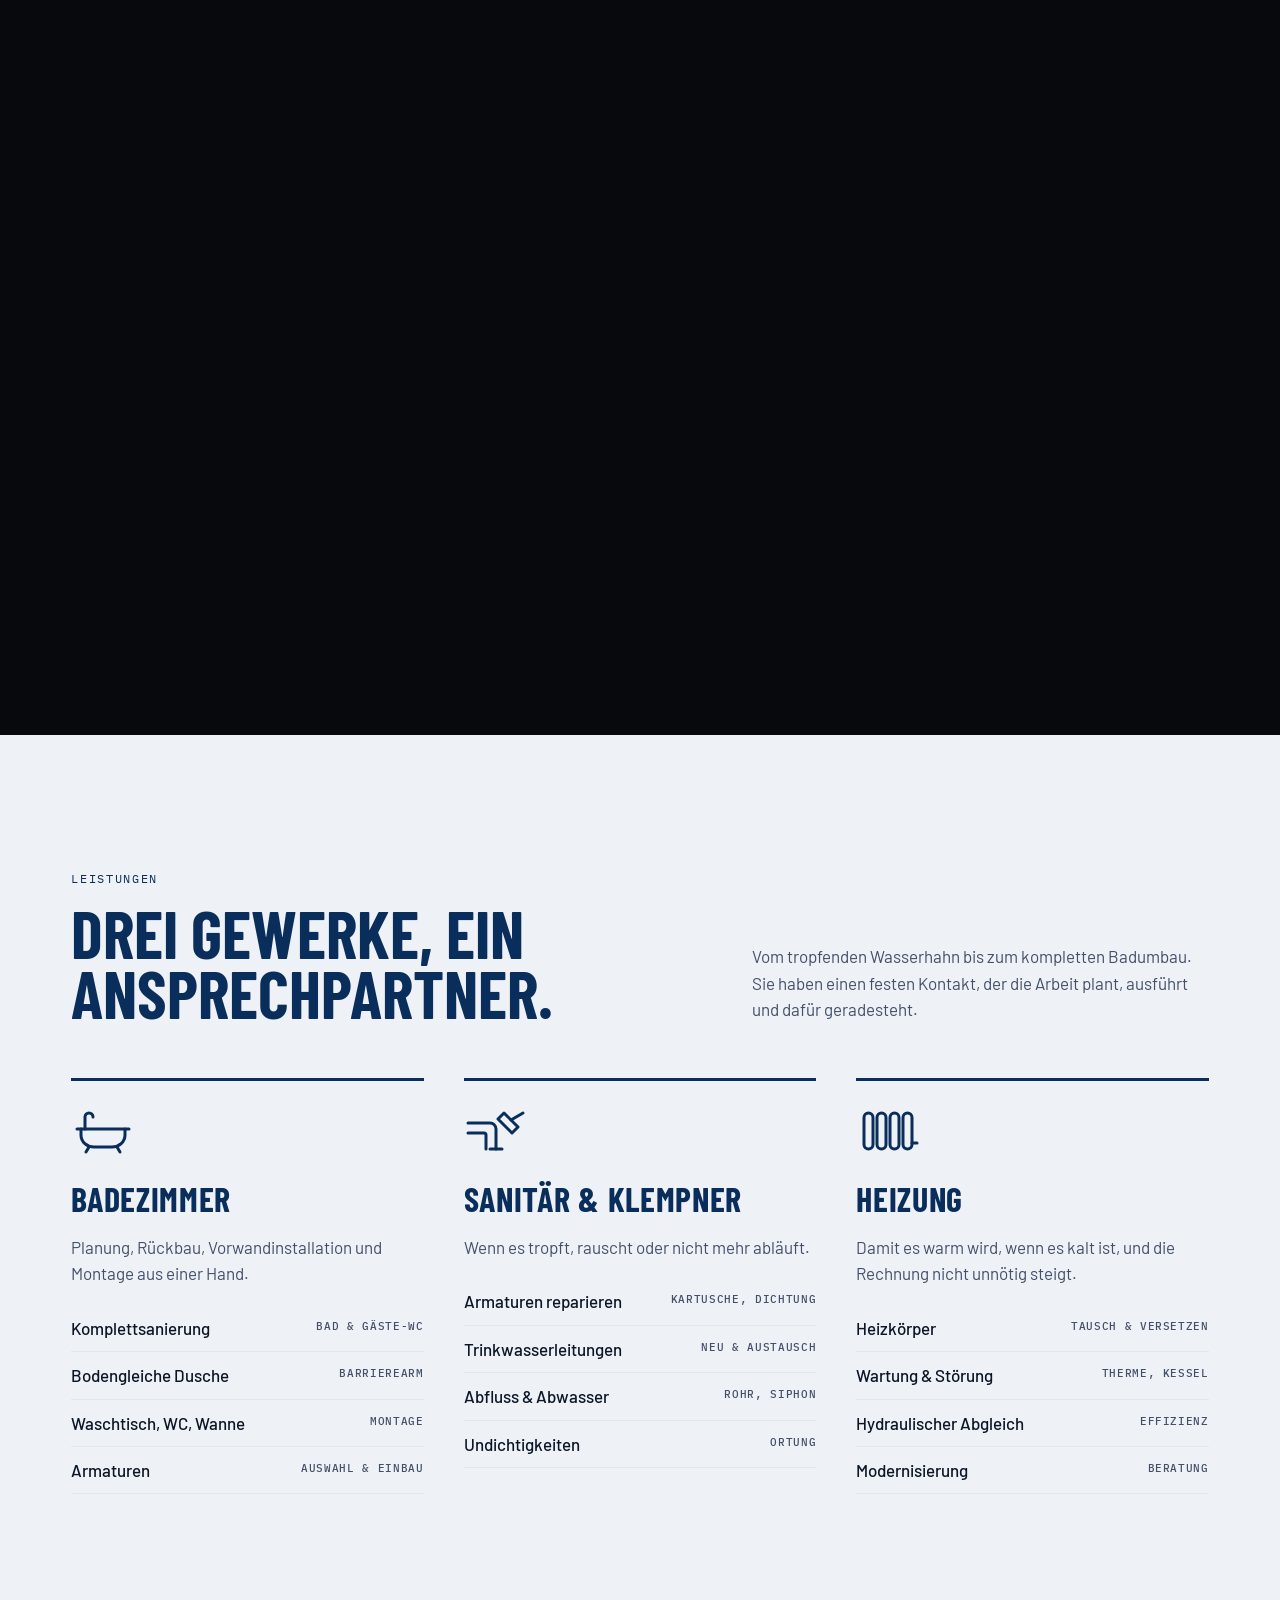
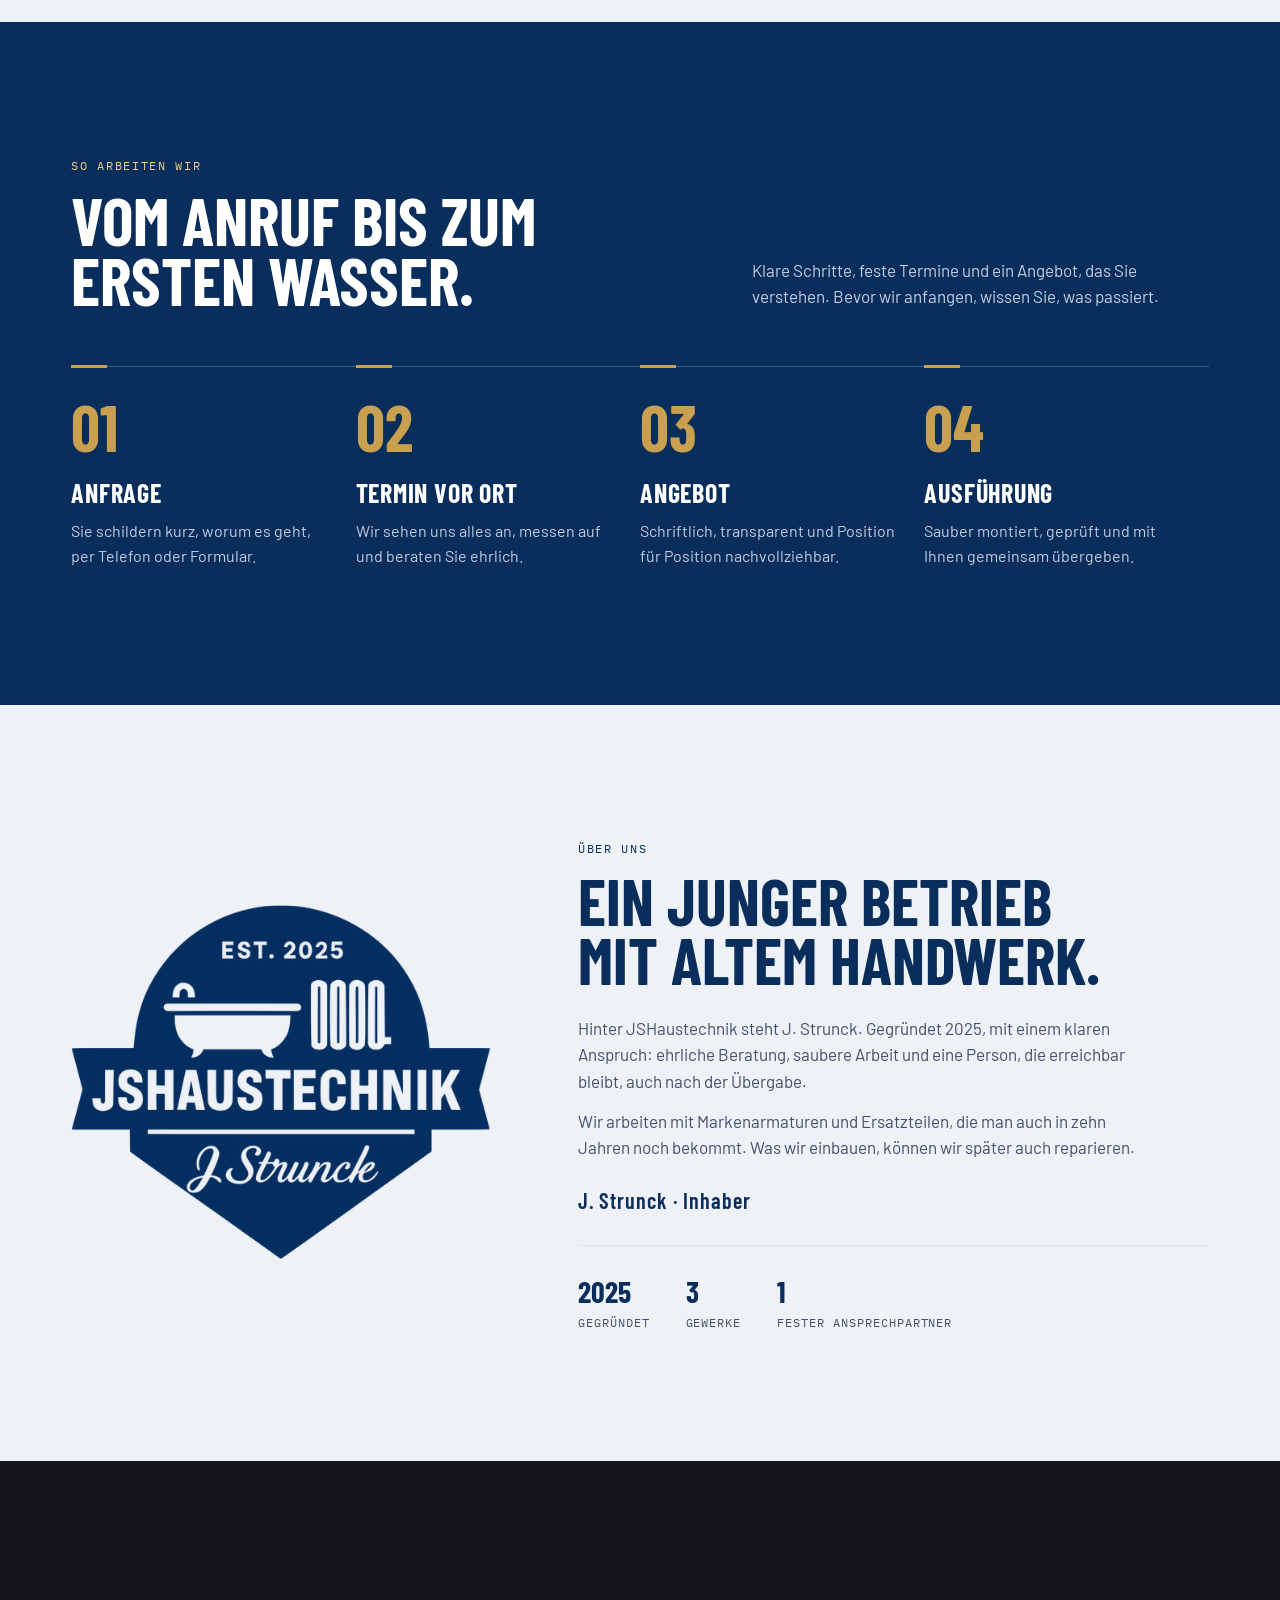
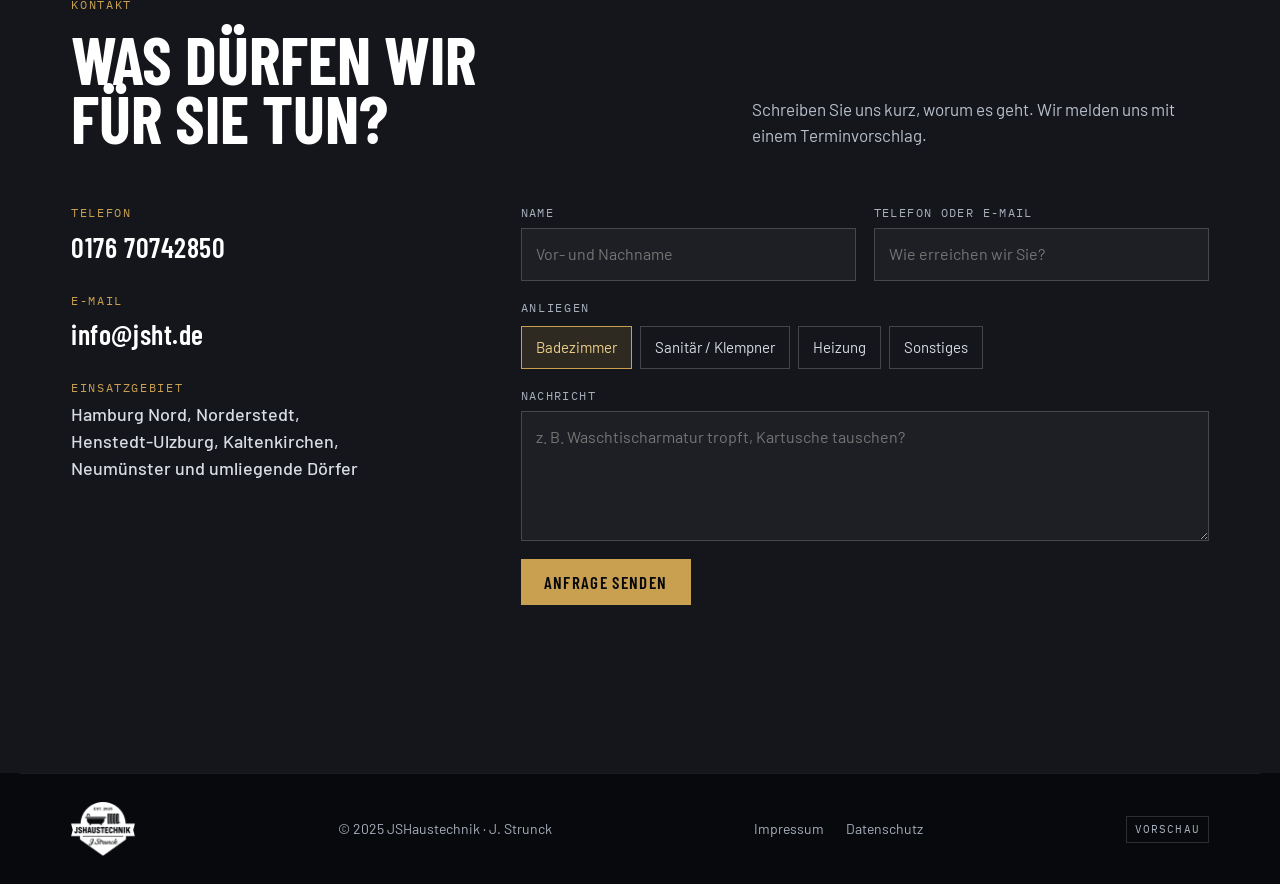
==== commit d56d4ce3: "JSHaustechnik: feste Anruf-Leiste auf dem Handy Unten fixierter Button 'Jetzt anrufen' mit tel:-Link" ====
--- a/jshaustechnik/index.html
+++ b/jshaustechnik/index.html
@@ -192,6 +192,16 @@
 @media (max-width:860px){.cgrid{grid-template-columns:1fr}}
 @media (max-width:520px){form{grid-template-columns:1fr}}
 
+/* ---------- Mobile call bar ---------- */
+.callbar{display:none}
+@media (max-width:760px){
+  .callbar{position:fixed;left:0;right:0;bottom:0;z-index:40;display:flex;align-items:center;justify-content:center;gap:10px;min-height:56px;padding:8px 16px calc(8px + env(safe-area-inset-bottom,0px));background:var(--blue);color:var(--white);text-decoration:none;font-family:var(--f-display);font-weight:600;font-size:18px;letter-spacing:.06em;text-transform:uppercase;box-shadow:0 -6px 24px rgba(6,26,54,.25)}
+  .callbar b{font-weight:600;letter-spacing:.02em;opacity:.85}
+  .callbar:active{background:var(--navy)}
+  .callbar:focus-visible{outline:2px solid var(--white);outline-offset:-5px}
+  body{padding-bottom:calc(56px + env(safe-area-inset-bottom,0px))}
+  .caps{bottom:calc(56px + env(safe-area-inset-bottom,0px))}
+}
 footer{background:var(--marble);color:var(--mist);font-size:14px}
 .foot{display:flex;flex-wrap:wrap;justify-content:space-between;align-items:center;gap:18px;padding-block:28px;border-top:1px solid rgba(255,255,255,.08)}
 .foot img{height:54px;width:auto;display:block}
@@ -401,6 +411,11 @@
   </div>
 </footer>
 
+<a class="callbar" href="tel:+4917670742850" aria-label="Jetzt anrufen: 0176 70742850">
+  <svg width="20" height="20" viewBox="0 0 24 24" fill="none" stroke="currentColor" stroke-width="2" stroke-linecap="round" stroke-linejoin="round" aria-hidden="true"><path d="M22 16.9v3a2 2 0 0 1-2.2 2 19.8 19.8 0 0 1-8.6-3.1 19.5 19.5 0 0 1-6-6A19.8 19.8 0 0 1 2.1 4.2 2 2 0 0 1 4.1 2h3a2 2 0 0 1 2 1.7c.1 1 .4 1.9.7 2.8a2 2 0 0 1-.5 2.1L8 9.9a16 16 0 0 0 6 6l1.3-1.3a2 2 0 0 1 2.1-.4c.9.3 1.8.6 2.8.7a2 2 0 0 1 1.7 2z"/></svg>
+  <span>Jetzt anrufen</span><b>0176 70742850</b>
+</a>
+
 <script src="three.min.js"></script>
 <script>
 (function(){
